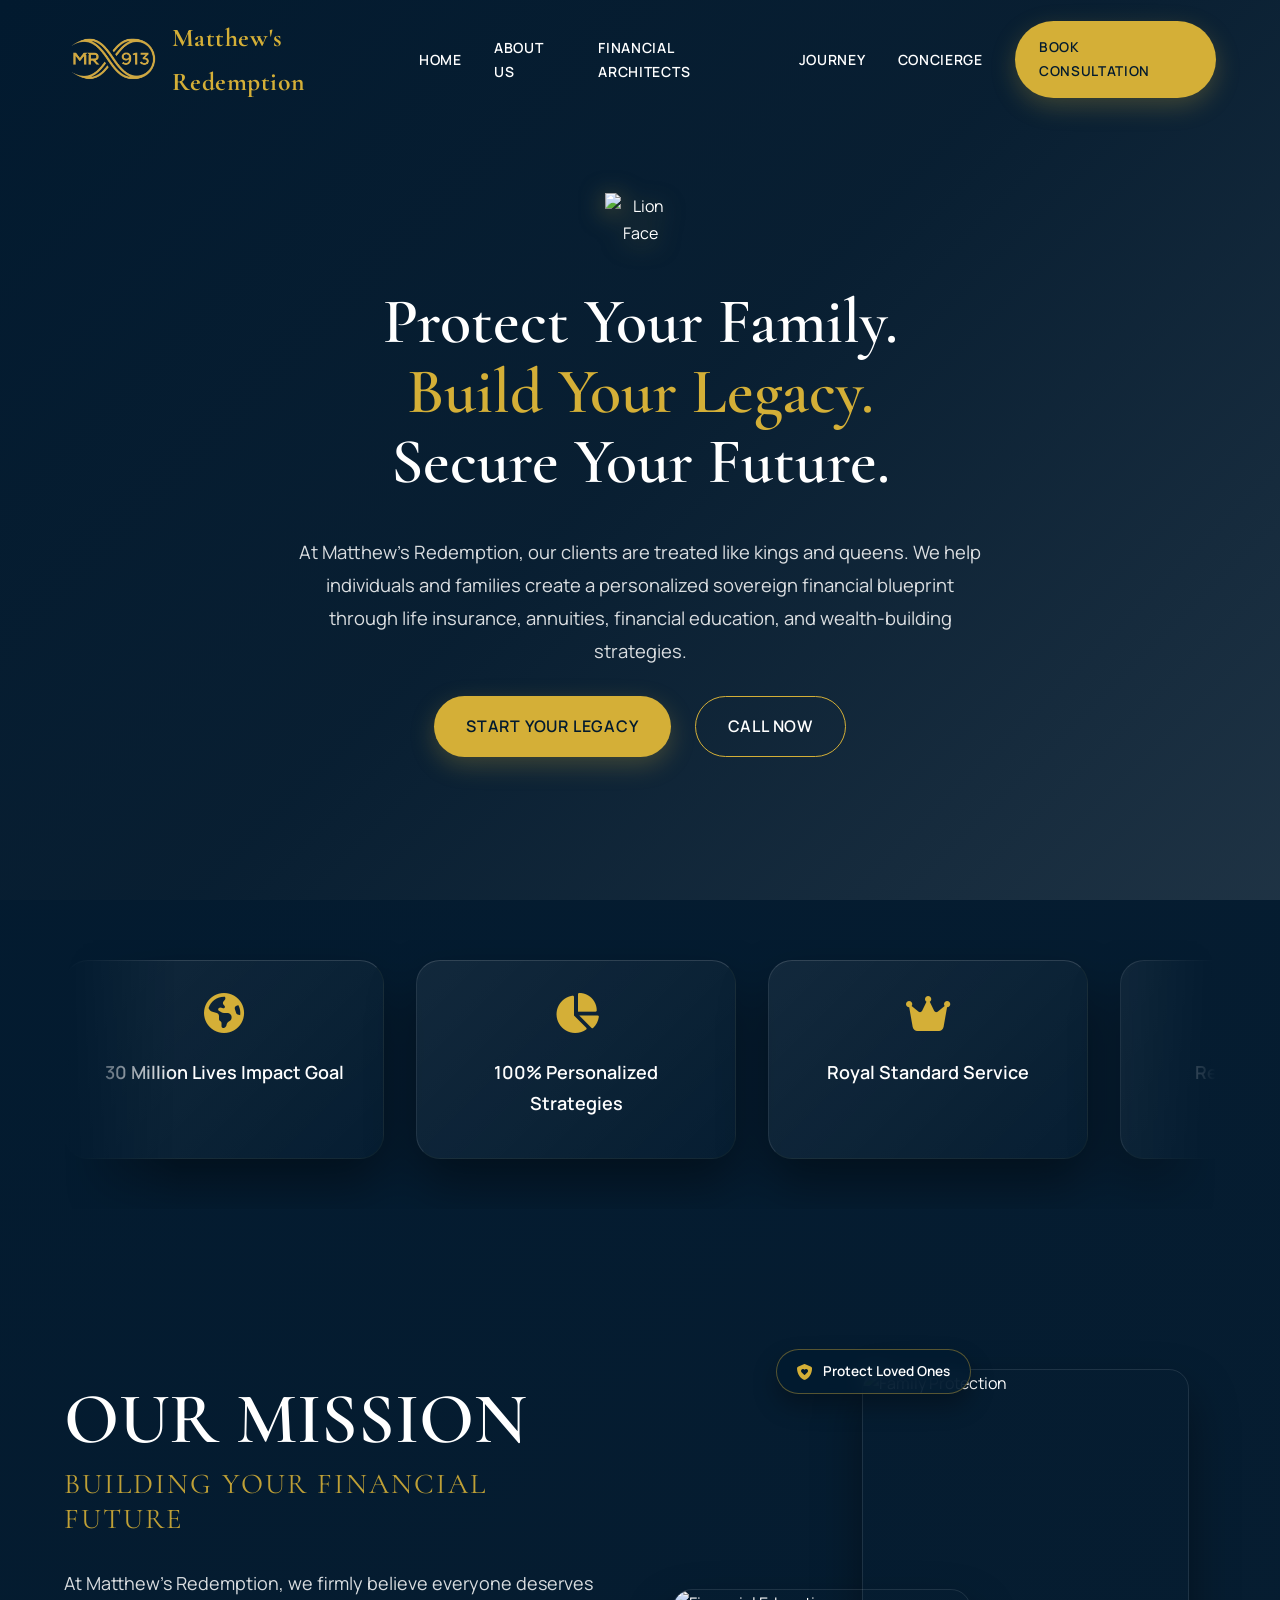
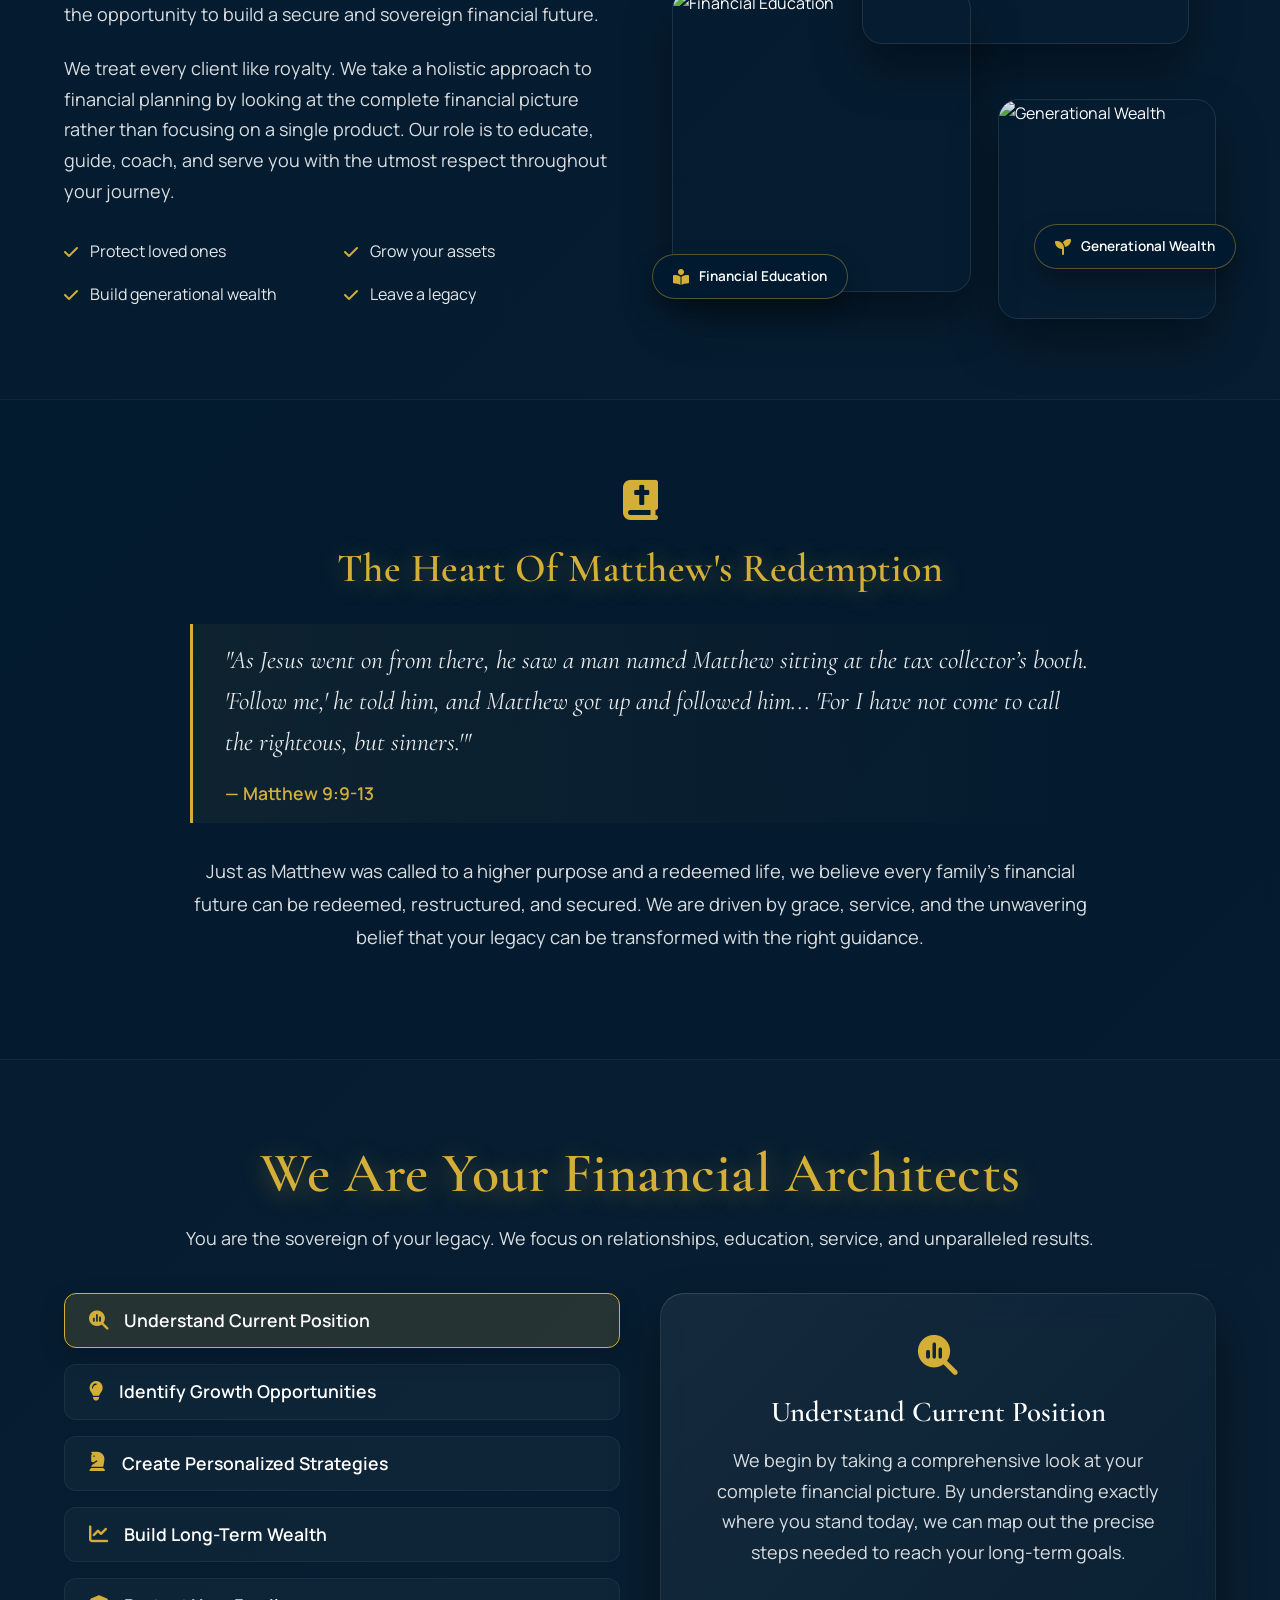
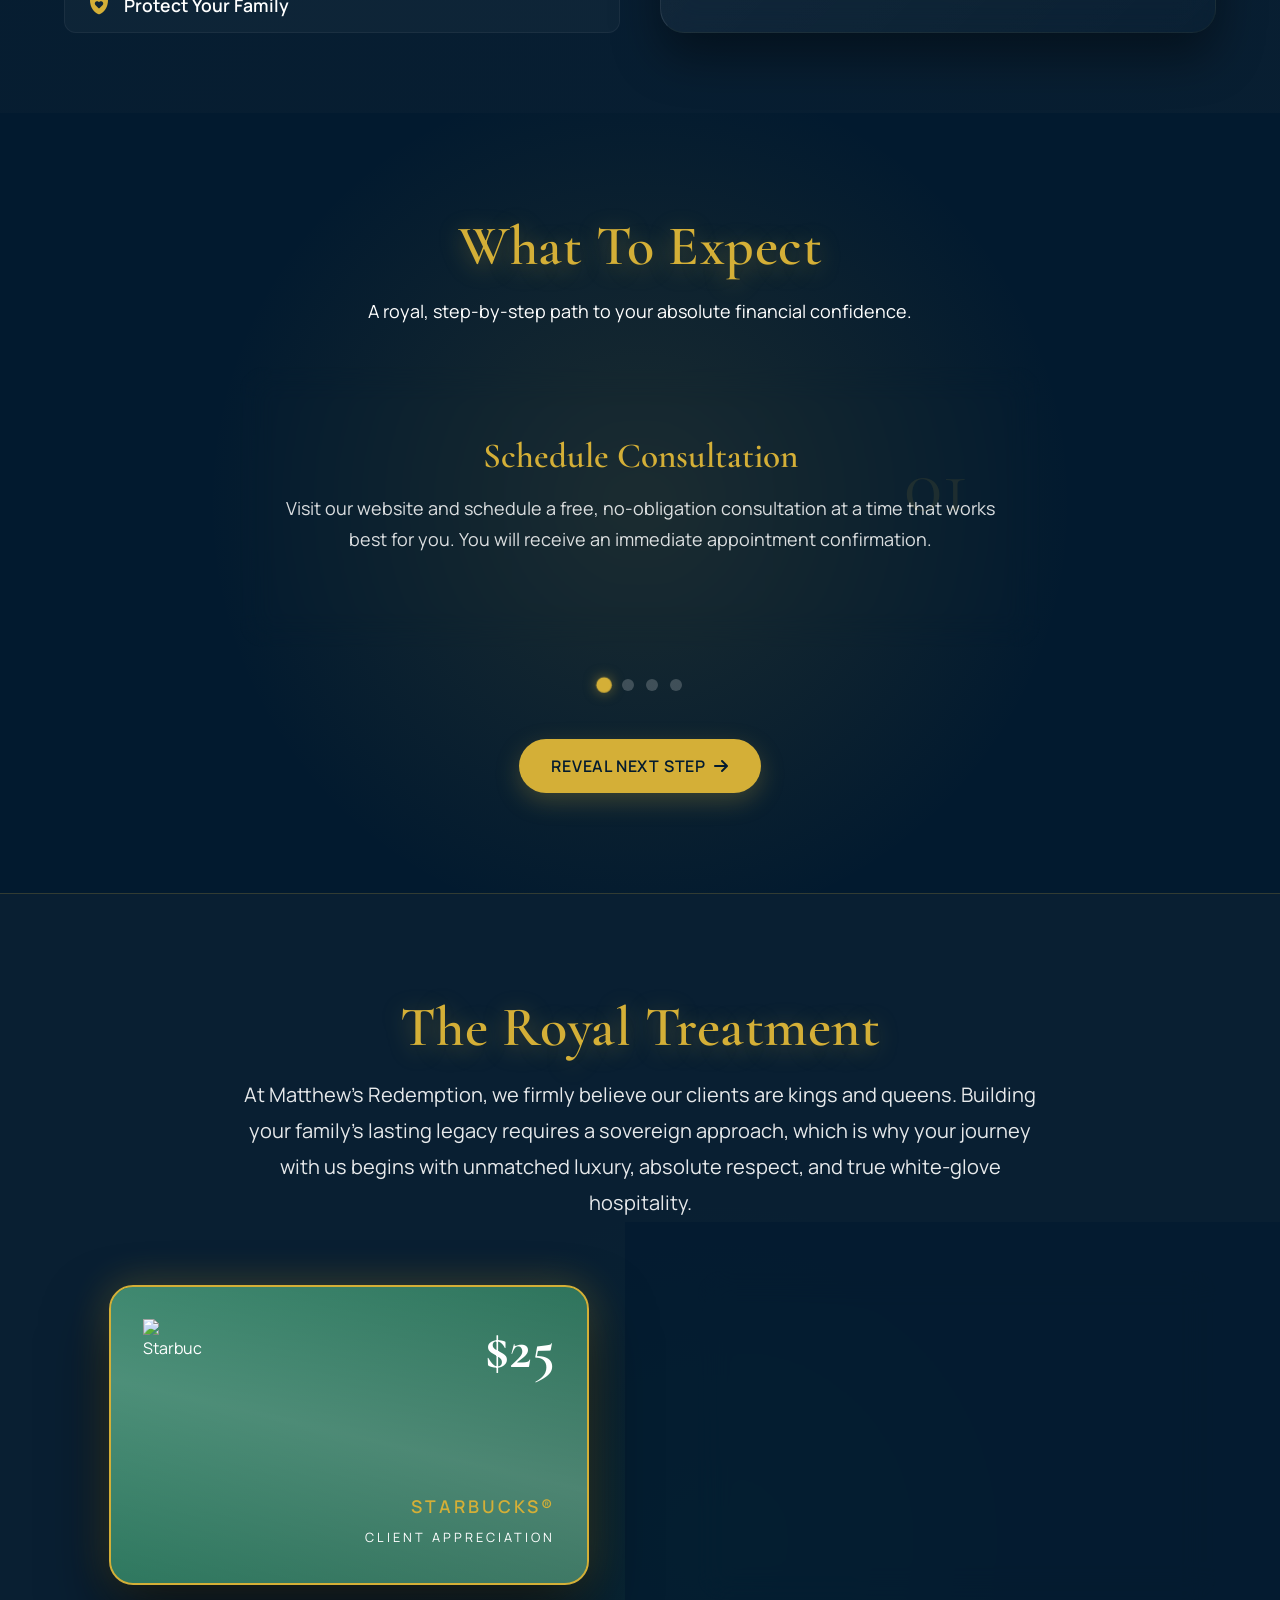
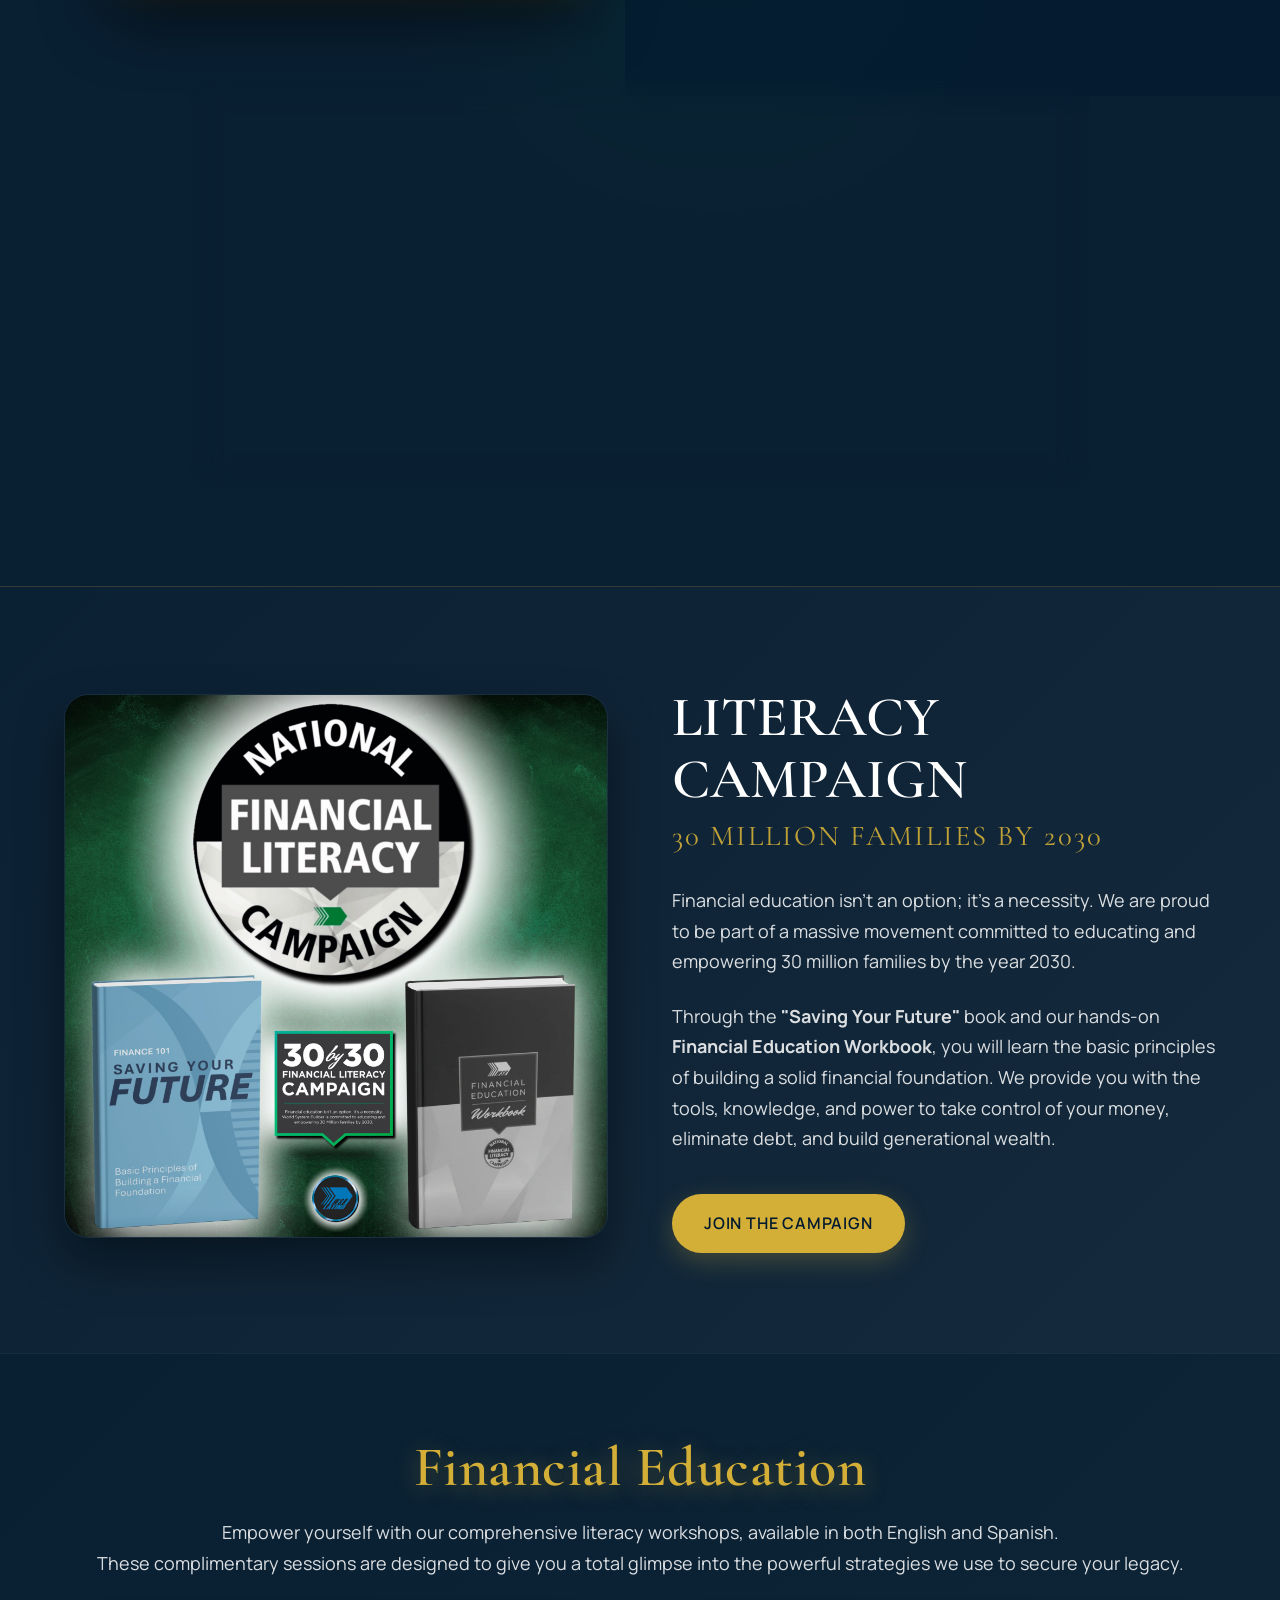
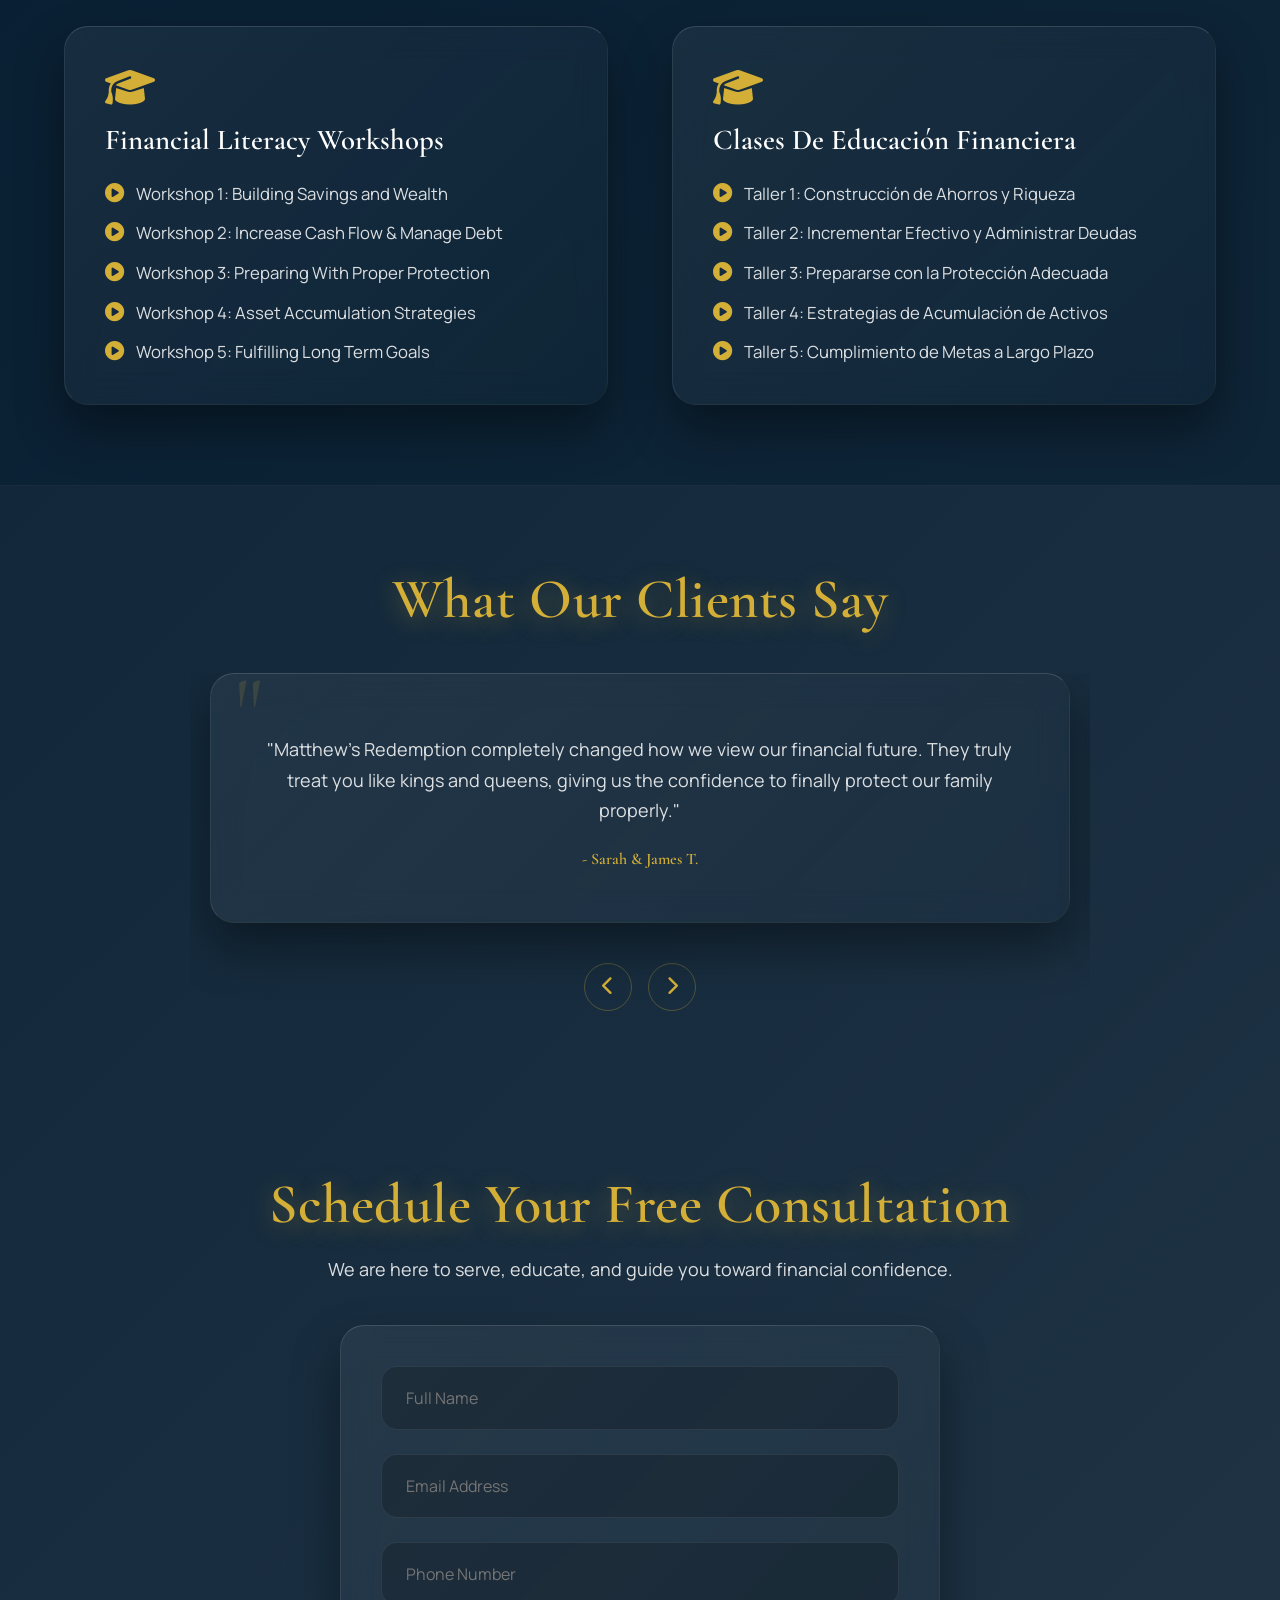
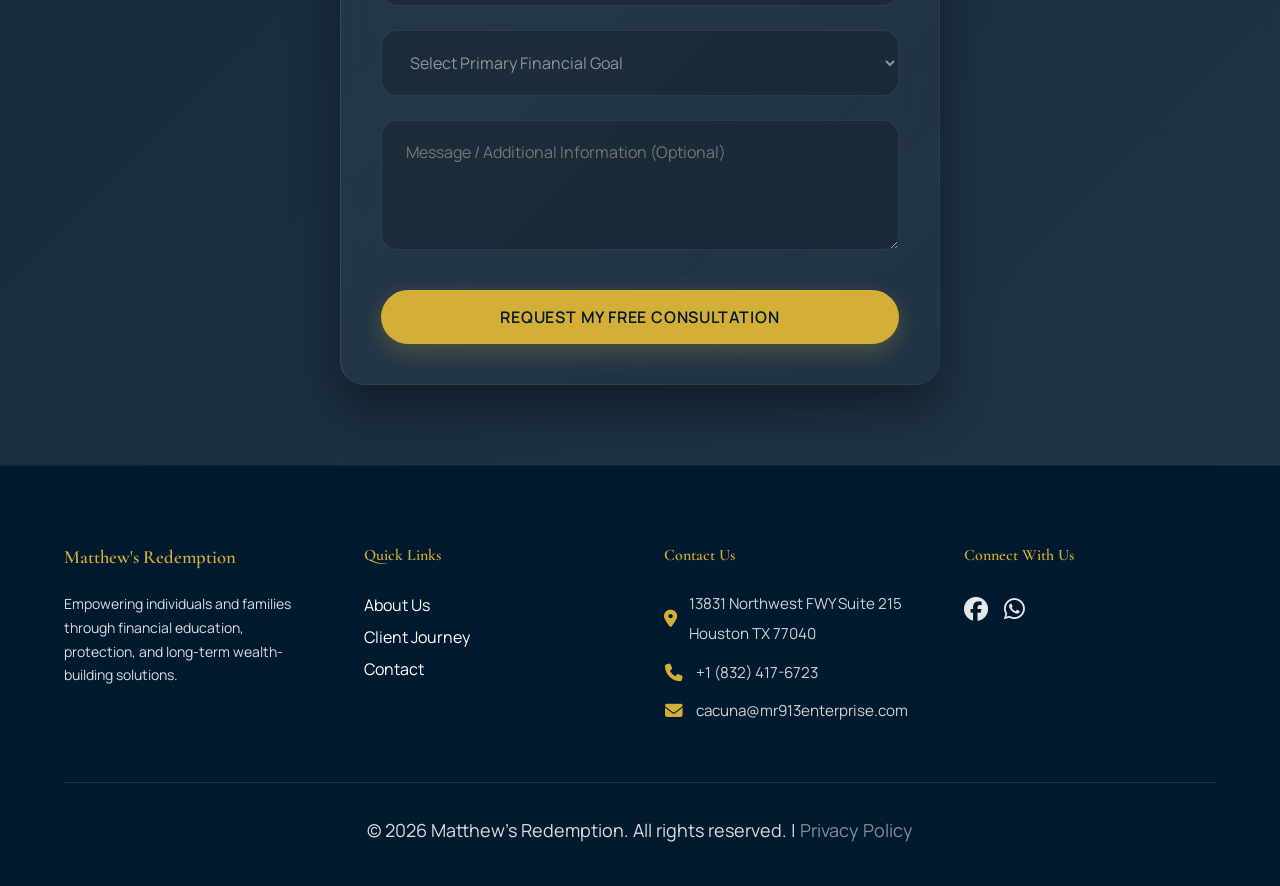
==== index.html @ f08ca772 "Rename Official Site MR913_2026.html to index.html" ====
<!DOCTYPE html>
<html lang="en">
<head>
    <meta charset="UTF-8">
    <meta name="viewport" content="width=device-width, initial-scale=1.0">
    <title>Matthew's Redemption | Premium Financial Services & Life Insurance</title>

    <script async src="https://www.googletagmanager.com/gtag/js?id=G-****"></script>
    <script>
      window.dataLayer = window.dataLayer || [];
      function gtag(){dataLayer.push(arguments);}
      gtag('js', new Date());
      gtag('config', '*****');
    </script> 

    <link rel="icon" type="image/png" href="https://img.icons8.com/ios-filled/100/D4AF37/lion.png">
    
    <link rel="preconnect" href="https://fonts.googleapis.com">
    <link rel="preconnect" href="https://fonts.gstatic.com" crossorigin>
    <link href="https://fonts.googleapis.com/css2?family=Cormorant+Garamond:ital,wght@0,400;0,600;0,700;1,400&family=Manrope:wght@300;400;500;600;700&display=swap" rel="stylesheet">
    
    <link rel="stylesheet" href="https://cdnjs.cloudflare.com/ajax/libs/font-awesome/6.4.0/css/all.min.css">

    <style>
        /* ==========================================================================
           DESIGN SYSTEM & VARIABLES
           ========================================================================== */
        :root {
            --royal-gold: #D4AF37;
            --royal-gold-hover: #b5952f;
            --prussian-blue: #021A2F;
            --deep-navy: #091F32;
            --charcoal-blue: #223647;
            --white: #FFFFFF;
            --premium-green: #006241;
            --secondary-green: #004d33;
            
            --font-heading: 'Cormorant Garamond', serif;
            --font-body: 'Manrope', sans-serif;
            --section-spacing: 80px; 
        }

        /* ==========================================================================
           GLOBAL STYLES
           ========================================================================== */
        * { margin: 0; padding: 0; box-sizing: border-box; }
        body {
            font-family: var(--font-body);
            background: linear-gradient(135deg, var(--prussian-blue) 0%, var(--deep-navy) 50%, var(--charcoal-blue) 100%);
            color: var(--white);
            line-height: 1.7;
            overflow-x: hidden;
            -webkit-font-smoothing: antialiased;
        }
        h1, h2, h3, h4, h5, h6 { font-family: var(--font-heading); font-weight: 600; line-height: 1.2; margin-bottom: 24px; }
        p { font-size: 1.125rem; color: rgba(255, 255, 255, 0.85); margin-bottom: 24px; }
        a { text-decoration: none; color: var(--white); transition: color 0.3s ease; }
        section { padding: var(--section-spacing) 5%; position: relative; }
        .container { max-width: 1200px; margin: 0 auto; position: relative; z-index: 2; }
        .text-center { text-align: center; }
        .gold-text { color: var(--royal-gold); }

        /* Emphasized Section Headings */
        .section-heading {
            font-size: 3.5rem;
            color: var(--royal-gold);
            text-transform: capitalize;
            letter-spacing: 0.5px;
            text-shadow: 0 4px 24px rgba(212, 175, 55, 0.4);
            margin-bottom: 16px;
        }

        /* Buttons */
        .btn {
            display: inline-flex; align-items: center; justify-content: center;
            padding: 16px 32px; border-radius: 50px; font-family: var(--font-body);
            font-weight: 600; font-size: 1rem; cursor: pointer;
            transition: all 0.3s cubic-bezier(0.16, 1, 0.3, 1);
            text-transform: uppercase; letter-spacing: 0.05em;
        }
        .btn-primary { background-color: var(--royal-gold); color: var(--prussian-blue); border: none; box-shadow: 0 8px 24px rgba(212, 175, 55, 0.25); }
        .btn-primary:hover { background-color: var(--royal-gold-hover); transform: translateY(-4px) scale(1.02); box-shadow: 0 12px 32px rgba(212, 175, 55, 0.4); }
        .btn-secondary { background-color: transparent; color: var(--white); border: 1px solid var(--royal-gold); }
        .btn-secondary:hover { background-color: rgba(212, 175, 55, 0.1); transform: translateY(-4px); }

        /* Glass Cards */
        .glass-card {
            background: linear-gradient(135deg, rgba(255,255,255,0.06) 0%, rgba(255,255,255,0.01) 100%);
            backdrop-filter: blur(16px); -webkit-backdrop-filter: blur(16px);
            border-radius: 24px;
            border-top: 1px solid rgba(255, 255, 255, 0.15); border-left: 1px solid rgba(255, 255, 255, 0.1);
            border-bottom: 1px solid rgba(212, 175, 55, 0.05); border-right: 1px solid rgba(212, 175, 55, 0.05);
            box-shadow: 0 24px 48px rgba(0, 0, 0, 0.4); padding: 40px;
            transition: transform 0.4s cubic-bezier(0.16, 1, 0.3, 1), box-shadow 0.4s ease;
        }
        .glass-card:hover { transform: translateY(-8px); box-shadow: 0 32px 64px rgba(0, 0, 0, 0.5), 0 0 20px rgba(212, 175, 55, 0.1); }

        /* ==========================================================================
           NAVIGATION
           ========================================================================== */
        nav { position: fixed; top: 0; width: 100%; z-index: 1000; padding: 16px 5%; transition: all 0.4s ease; background: transparent; }
        nav.scrolled { background: rgba(2, 26, 47, 0.98); backdrop-filter: blur(16px); padding: 12px 5%; box-shadow: 0 4px 30px rgba(0, 0, 0, 0.5); border-bottom: 1px solid rgba(255,255,255,0.05); }
        .nav-container { display: flex; justify-content: space-between; align-items: center; max-width: 1400px; margin: 0 auto; }
        
        .logo-container { display: flex; align-items: center; gap: 40px; }
        .logo-img-wrapper {
            height: 48px;
            display: flex;
            align-items: center;
            justify-content: center;
            margin-right: -30px;
        }
        .logo-img {
            height: 100%;
            object-fit: contain;
        }
        .logo-text { font-family: var(--font-heading); font-size: 1.6rem; font-weight: 700; color: var(--royal-gold); letter-spacing: 0.5px; } 

        .nav-links { display: flex; gap: 32px; align-items: center; }
        .nav-links a { font-size: 0.875rem; font-weight: 600; text-transform: uppercase; letter-spacing: 0.05em; }
        .nav-links a:hover { color: var(--royal-gold); }
        /* --- NAV BUTTON FIXES --- */
        .nav-links .btn {
            padding: 15px 24px; /* Makes the button smaller */
            font-size: 0.85rem; /* Reduces the text size slightly */
        }
        
        .nav-links a.btn:hover {
            color: var(--prussian-blue) !important; /* Keeps the text dark navy on hover for high contrast */
        }
        .mobile-toggle { display: none; font-size: 1.5rem; color: var(--royal-gold); cursor: pointer; }
        
        /* Mobile Logo Handler */
        .mobile-logo { display: none; }

        /* ==========================================================================
           HERO SECTION
           ========================================================================== */
        #hero { 
            min-height: 100vh; display: flex; align-items: center; justify-content: center; 
            text-align: center; padding: 130px 5% 80px; position: relative; 
            background-image: url('https://images.unsplash.com/photo-1476514525535-07fb3b4ae5f1?q=80&w=1920&auto=format&fit=crop');
            background-size: cover;
            background-position: center;
            background-attachment: fixed;
        }
        #hero::after {
            content: ''; position: absolute; top: 0; left: 0; width: 100%; height: 100%;
            background: linear-gradient(135deg, rgba(2, 26, 47, 0.88) 0%, rgba(9, 31, 50, 0.92) 50%, rgba(34, 54, 71, 0.88) 100%);
            z-index: 1;
        }
        .hero-content { max-width: 900px; z-index: 2; position: relative; }
        .hero-lion { width: 70px; height: 70px; margin: 0 auto 24px auto; display: block; filter: drop-shadow(0 4px 12px rgba(212, 175, 55, 0.5)); }
        .hero-content h1 { font-size: 4rem; margin-bottom: 38px; line-height: 1.1; }
        .hero-content p { font-size: 1.15rem; margin-bottom: 28px; max-width: 700px; margin-left: auto; margin-right: auto; line-height: 1.8; }
        .hero-buttons { display: flex; gap: 24px; justify-content: center; }

      /* ==========================================================================
           TRUST METRICS
           ========================================================================== */
        #trust-metrics { padding-top: 40px; padding-bottom: 80px; overflow: hidden; }
        
        .metrics-marquee-wrapper {
            display: flex; width: 100%; overflow: hidden;
            mask-image: linear-gradient(to right, transparent, black 10%, black 90%, transparent);
            -webkit-mask-image: linear-gradient(to right, transparent, black 10%, black 90%, transparent);
            padding-top: 20px;    /* Prevents top shadow cut-off on hover */
            padding-bottom: 50px; /* Restores the chopped-off bottom shadow */
        }
        
        .metrics-track { 
            display: flex; 
            width: max-content; 
            gap: 32px; 
            padding-left: 0;
            padding-right: 32px; /* Simulates the final missing gap for perfect loop math */
            animation: scrollMarquee 25s linear infinite; 
        }
        
        .metrics-track:hover { animation-play-state: paused; }
        
        .metric-card { width: 320px; flex-shrink: 0; text-align: center; padding: 32px; transition: box-shadow 0.4s ease, border-color 0.4s ease; }
        .metric-card:hover { transform: none; border-color: rgba(212, 175, 55, 0.5); }
        .metric-icon { font-size: 2.5rem; color: var(--royal-gold); margin-bottom: 24px; }
        .metric-title { font-size: 1.125rem; font-weight: 600; margin-bottom: 8px; font-family: var(--font-body); }
        
        @keyframes scrollMarquee { 
            0% { transform: translateX(0); } 
            100% { transform: translateX(-50%); } 
        }

        /* ==========================================================================
           ABOUT US
           ========================================================================== */
        .split-layout { display: grid; grid-template-columns: 1fr 1fr; gap: 64px; align-items: center; }
        
        .about-text-content h2 {
            font-size: 4.5rem; line-height: 1.1; margin-bottom: 8px;
            text-transform: uppercase; font-family: var(--font-heading); color: var(--white);
        }
        .about-text-content h3.faded-text { 
            font-size: 1.8rem; 
            color: var(--royal-gold); 
            opacity: 0.9; 
            margin-bottom: 32px; 
            font-family: var(--font-heading); 
            font-weight: 400; 
            letter-spacing: 2px;
            text-transform: uppercase;
        }
        .about-list { list-style: none; padding-left: 0; margin-top: 32px; display: grid; grid-template-columns: 1fr 1fr; gap: 16px; }
        .about-list li { display: flex; align-items: center; font-size: 1rem; color: rgba(255,255,255,0.9); }

        .about-collage { position: relative; height: 550px; width: 100%; }
        .collage-img { position: absolute; border-radius: 20px; box-shadow: 0 24px 48px rgba(0,0,0,0.4); object-fit: cover; border: 1px solid rgba(255,255,255,0.1); }
        .img-1 { top: 0; right: 5%; width: 60%; height: 50%; z-index: 2; }
        .img-2 { bottom: 5%; left: 0; width: 55%; height: 55%; z-index: 3; }
        .img-3 { bottom: 0; right: 0; width: 40%; height: 40%; z-index: 1; }

        .collage-label {
            position: absolute; background: rgba(2, 26, 47, 0.85); border: 1px solid rgba(212, 175, 55, 0.4);
            color: var(--white); padding: 10px 20px; border-radius: 50px; font-size: 0.85rem; font-weight: 600;
            display: flex; align-items: center; gap: 10px; box-shadow: 0 12px 24px rgba(0,0,0,0.3); backdrop-filter: blur(12px); z-index: 5; white-space: nowrap;
        }
        .collage-label i { color: var(--royal-gold); font-size: 1rem; }
        .label-1 { top: -20px; right: 45%; }
        .label-2 { bottom: 20px; left: -20px; }
        .label-3 { bottom: 50px; right: -20px; }

        /* ==========================================================================
           INSPIRATION SECTION
           ========================================================================== */
        #inspiration {
            background: rgba(2, 26, 47, 0.4);
            border-top: 1px solid rgba(255,255,255,0.05);
            border-bottom: 1px solid rgba(255,255,255,0.05);
            padding: 80px 5%;
        }
        .inspiration-container {
            max-width: 900px;
            margin: 0 auto;
            text-align: center;
        }
        .inspiration-quote {
            font-family: var(--font-heading);
            font-size: 1.6rem;
            font-style: italic;
            color: rgba(255,255,255,0.9);
            margin: 32px 0;
            border-left: 3px solid var(--royal-gold);
            padding-left: 32px;
            text-align: left;
            line-height: 1.6;
            background: linear-gradient(90deg, rgba(212, 175, 55, 0.05) 0%, transparent 100%);
            padding-top: 16px;
            padding-bottom: 16px;
        }
        .inspiration-verse {
            font-size: 1.1rem;
            color: var(--royal-gold);
            font-weight: 600;
            font-style: normal;
            display: block;
            margin-top: 16px;
            font-family: var(--font-body);
        }

        /* ==========================================================================
           FINANCIAL ARCHITECTS
           ========================================================================== */
        .interactive-focus-container { display: grid; grid-template-columns: 1fr 1fr; gap: 40px; margin-top: 40px; }
        .focus-list { display: flex; flex-direction: column; gap: 16px; }
        .focus-item { padding: 16px 24px; background: rgba(255,255,255,0.03); border: 1px solid rgba(255,255,255,0.05); border-radius: 12px; cursor: pointer; transition: all 0.3s ease; display: flex; align-items: center; gap: 16px; }
        .focus-item:hover { background: rgba(212, 175, 55, 0.1); border-color: rgba(212, 175, 55, 0.3); transform: translateX(8px); }
        .focus-item.active { background: rgba(212, 175, 55, 0.15); border-color: var(--royal-gold); box-shadow: 0 8px 24px rgba(0,0,0,0.2); }
        .focus-item i { color: var(--royal-gold); font-size: 1.2rem; }
        
        .focus-item h4 { margin: 0; font-family: var(--font-body); font-size: 1.1rem; font-weight: 600; color: var(--white); }
        .focus-display-card { display: flex; flex-direction: column; justify-content: center; min-height: 250px; text-align: center; animation: fadeIn 0.5s ease-in-out; }
        #focus-title { font-family: var(--font-heading); font-size: 1.8rem; margin-bottom: 16px; color: var(--white); }
        #focus-desc { font-family: var(--font-body); color: rgba(255,255,255,0.85); line-height: 1.7; font-size: 1.125rem; }
        
        @keyframes fadeIn { from { opacity: 0; transform: translateY(10px); } to { opacity: 1; transform: translateY(0); } }

        /* ==========================================================================
           WHAT TO EXPECT (JOURNEY)
           ========================================================================== */
        #journey { 
            position: relative; 
            overflow: hidden; 
            z-index: 1; 
            background-image: url('https://images.unsplash.com/photo-1543269664-56d93c1b41a6?q=80&w=1920&auto=format&fit=crop');
            background-size: cover;
            background-position: center;
            background-attachment: fixed;
            padding-top: 100px;
            padding-bottom: 100px;
        }
        
        #journey::after {
            content: ''; position: absolute; top: 0; left: 0; width: 100%; height: 100%;
            background: rgba(2, 26, 47, 0.88); z-index: 1;
        }

        #journey::before {
            content: ''; position: absolute; top: 50%; left: 50%; width: 80vw; height: 80vw;
            background: radial-gradient(circle, rgba(212, 175, 55, 0.12) 0%, transparent 60%);
            transform: translate(-50%, -50%); z-index: 2; animation: pulseGlow 6s infinite alternate; pointer-events: none;
        }
        @keyframes pulseGlow { 0% { opacity: 0.4; transform: translate(-50%, -50%) scale(0.9); } 100% { opacity: 1; transform: translate(-50%, -50%) scale(1.1); } }

        .journey-interactive-wrapper { max-width: 800px; margin: 40px auto 0; text-align: center; position: relative; z-index: 5; }
        .journey-card-display { min-height: 280px; display: flex; flex-direction: column; justify-content: center; align-items: center; margin-bottom: 32px; position: relative; }
        .journey-step-content { display: none; width: 100%; animation: slideInUp 0.5s cubic-bezier(0.16, 1, 0.3, 1) forwards; }
        .journey-step-content.active { display: block; }
        .journey-step-content h3 { font-size: 2.2rem; color: var(--royal-gold); margin-bottom: 16px; }
        .journey-step-number { font-family: var(--font-heading); font-size: 5rem; color: rgba(212, 175, 55, 0.1); position: absolute; top: 10px; right: 30px; line-height: 1; }
        .journey-progress-dots { display: flex; justify-content: center; gap: 12px; margin-bottom: 32px; }
        .progress-dot { width: 12px; height: 12px; border-radius: 50%; background: rgba(255,255,255,0.2); transition: all 0.3s ease; }
        .progress-dot.active { background: var(--royal-gold); transform: scale(1.3); box-shadow: 0 0 10px rgba(212, 175, 55, 0.5); }
        @keyframes slideInUp { from { opacity: 0; transform: translateY(20px); } to { opacity: 1; transform: translateY(0); } }

        /* ==========================================================================
           VIP EXPERIENCE
           ========================================================================== */
        #concierge { background: var(--deep-navy); border-top: 1px solid rgba(212, 175, 55, 0.2); border-bottom: 1px solid rgba(212, 175, 55, 0.2); position: relative; overflow: hidden; padding-top: 100px; padding-bottom: 100px;}
        #concierge::before { content: ''; position: absolute; top: 50%; left: 25%; width: 800px; height: 800px; background: radial-gradient(circle, rgba(0, 98, 65, 0.12) 0%, transparent 60%); transform: translateY(-50%); pointer-events: none; z-index: 0; }

        .vip-grid { display: grid; grid-template-columns: 1.1fr 1fr; gap: 64px; align-items: center; margin: 20px 0 80px; position: relative; z-index: 2; }

        .starbucks-card-container { display: flex; justify-content: center; perspective: 1000px; z-index: 10; width: 100%; }
        
        .sbux-card-large { 
            width: 480px; height: 300px; 
            background: linear-gradient(135deg, var(--premium-green) 0%, var(--secondary-green) 100%); 
            border: 2px solid var(--royal-gold); border-radius: 24px; position: relative; overflow: hidden; 
            box-shadow: 0 32px 64px rgba(0,0,0,0.6), 0 0 40px rgba(212,175,55,0.3); 
            animation: floatCard 6s ease-in-out infinite; display: flex; flex-direction: column; justify-content: space-between; padding: 32px; 
        }
        .sbux-card-large::before { content: ''; position: absolute; top: -50%; left: -50%; width: 200%; height: 200%; background: linear-gradient(to bottom right, rgba(255,255,255,0) 0%, rgba(255,255,255,0.3) 50%, rgba(255,255,255,0) 100%); transform: rotate(45deg); animation: shimmerCard 4s infinite linear; }
        .sbux-top { display: flex; justify-content: space-between; align-items: center; position: relative; z-index: 2; }
        .sbux-top img { width: 60px; height: 60px; object-fit: contain; }
        .sbux-amount { font-family: var(--font-heading); font-size: 3.5rem; color: var(--white); font-weight: 700; position: relative; z-index: 2; line-height: 1; }
        .sbux-card-large .sbux-brand { font-family: var(--font-body); color: var(--royal-gold); font-weight: 600; text-transform: uppercase; letter-spacing: 3px; font-size: 1.1rem; position: relative; z-index: 2; text-align: right;}
        
        @keyframes floatCard { 0% { transform: translateY(0) rotateX(5deg); } 50% { transform: translateY(-15px) rotateX(0deg); } 100% { transform: translateY(0) rotateX(5deg); } }
        @keyframes shimmerCard { 0% { transform: translateX(-100%) rotate(45deg); } 100% { transform: translateX(100%) rotate(45deg); } }

        .concierge-subsection { max-width: 900px; margin: 0 auto; text-align: center; position: relative; z-index: 2; }
        .white-glove-grid { display: grid; grid-template-columns: 1fr 1fr; gap: 16px 32px; text-align: left; margin-top: 32px; list-style: none; padding: 0; }
        .white-glove-grid li { display: flex; align-items: center; font-size: 1.05rem; }

        /* ==========================================================================
           LITERACY CAMPAIGN SECTION
           ========================================================================== */
        #campaign {
            padding: 100px 5%;
            position: relative;
        }
        .campaign-image {
            width: 100%;
            border-radius: 24px;
            box-shadow: 0 24px 48px rgba(0,0,0,0.4);
            border: 1px solid rgba(255,255,255,0.05);
            transition: transform 0.4s ease;
        }
        .campaign-image:hover { transform: translateY(-8px); }

        /* ==========================================================================
           WORKSHOPS SECTION 
           ========================================================================== */
        #workshops { 
            background: rgba(2, 26, 47, 0.4); 
            border-top: 1px solid rgba(255,255,255,0.05); 
            border-bottom: 1px solid rgba(255,255,255,0.05); 
        }
        .workshop-list { list-style: none; padding: 0; display: flex; flex-direction: column; gap: 16px; margin-top: 24px; }
        .workshop-list li a { display: flex; align-items: flex-start; gap: 12px; font-size: 1.05rem; color: rgba(255,255,255,0.85); transition: all 0.3s ease; line-height: 1.4; }
        .workshop-list li a i { font-size: 1.2rem; margin-top: 2px; }
        .workshop-list li a:hover { color: var(--royal-gold); transform: translateX(5px); }

        /* ==========================================================================
           TESTIMONIALS & CONTACT
           ========================================================================== */
        .testimonial-slider-container { max-width: 900px; margin: 40px auto 0; position: relative; overflow: hidden; }
        .testimonial-track { display: flex; transition: transform 0.6s cubic-bezier(0.25, 1, 0.5, 1); width: 300%; }
        .testimonial-slide { width: 33.333%; padding: 0 20px; }
        .testimonial-card { position: relative; padding-top: 48px; min-height: 250px; display: flex; flex-direction: column; justify-content: center; }
        .testimonial-card::before { content: '"'; font-family: var(--font-heading); font-size: 6rem; color: rgba(212, 175, 55, 0.15); position: absolute; top: -10px; left: 24px; line-height: 1; }
        .slider-controls { display: flex; justify-content: center; gap: 16px; margin-top: 40px; }
        .slider-arrow { width: 48px; height: 48px; border-radius: 50%; background: var(--glass-bg); border: 1px solid rgba(212,175,55,0.3); color: var(--royal-gold); display: flex; justify-content: center; align-items: center; font-size: 1.2rem; cursor: pointer; transition: all 0.3s ease; }
        .slider-arrow:hover { background: var(--royal-gold); color: var(--deep-navy); transform: scale(1.1); }

        .contact-form { display: flex; flex-direction: column; gap: 24px; max-width: 600px; margin: 40px auto 0; position: relative; }
        input, select, textarea { width: 100%; background: rgba(0, 0, 0, 0.2); border: 1px solid rgba(255, 255, 255, 0.08); border-radius: 16px; padding: 20px 24px; color: var(--white); font-family: var(--font-body); font-size: 1rem; outline: none; transition: all 0.3s ease; }
        
        input:not(:placeholder-shown):valid, textarea:not(:placeholder-shown):valid, select:not(:placeholder-shown):valid {
            border-color: var(--royal-gold); box-shadow: 0 0 0 4px rgba(212, 175, 55, 0.1);
        }
        input:focus, select:focus, textarea:focus { background: rgba(0, 0, 0, 0.4); border-color: rgba(255,255,255,0.2); }
        select:invalid { color: rgba(255,255,255,0.5); }
        select option { background: var(--prussian-blue); color: var(--white); }
        select option:disabled { color: rgba(255,255,255,0.3); }

        /* Form Success Message Overlay */
        #form-success { display: none; text-align: center; padding: 40px 20px; animation: fadeIn 0.8s ease-in-out; }

        /* ==========================================================================
           FOOTER
           ========================================================================== */
        footer { background: var(--prussian-blue); padding: 80px 5% 40px; border-top: 1px solid rgba(255,255,255,0.05); }
        .footer-grid { display: grid; grid-template-columns: repeat(auto-fit, minmax(240px, 1fr)); gap: 48px; margin-bottom: 48px; }
        .footer-contact-list { list-style: none; padding: 0; font-size: 0.95rem; color: rgba(255,255,255,0.8); line-height: 2; }
        .footer-contact-list li { display: flex; align-items: center; gap: 12px; margin-bottom: 8px; }
        .footer-contact-list i { color: var(--royal-gold); font-size: 1.1rem; width: 20px; text-align: center; }
        .footer-bottom { text-align: center; padding-top: 32px; border-top: 1px solid rgba(255,255,255,0.1); font-size: 0.875rem; color: rgba(255,255,255,0.5); }

        .footer-grid .fa-whatsapp, .footer-grid .fa-facebook { 
            color: var(--white); transition: opacity 0.3s cubic-bezier(0.16, 1, 0.3, 1), transform 0.3s ease; opacity: 0.9;
        }
        .footer-grid .fa-whatsapp:hover, .footer-grid .fa-facebook:hover { 
            opacity: 1; color: var(--royal-gold); transform: translateY(-2px); 
        }
        
        /* New class for cleanly styling the social links */
        .social-links { display: flex; gap: 16px; font-size: 1.5rem; justify-content: flex-start; }

        /* ==========================================================================
           MOBILE OPTIMIZATIONS (Tablet & Phones)
           ========================================================================== */
        @media (max-width: 992px) {
            .section-heading { font-size: 2.2rem !important; }
            .split-layout { grid-template-columns: 1fr; gap: 48px; }
            .interactive-focus-container { grid-template-columns: 1fr; }
            .hero-content h1 { font-size: 3.5rem; }
            
            /* Logo Logic: Hide from main bar, Show in Menu */
            .desktop-logo { display: none !important; }
            .mobile-logo { 
                display: flex !important; 
                flex-direction: column; 
                margin-bottom: 2rem; 
                margin-top: 2rem;
                align-items: center;
                text-align: center; /* Fixes left-aligned text */
            }
            .mobile-logo .logo-img-wrapper { margin-right: 0; margin-bottom: 12px; height: 60px; }
            .mobile-logo .logo-text { text-align: center; display: block; line-height: 1.2; }
            .nav-container { justify-content: flex-end; } 
            
            .mobile-toggle { display: block; }
            .nav-links { position: fixed; top: 0; right: -100%; width: 300px; height: 100vh; background: var(--deep-navy); flex-direction: column; justify-content: flex-start; align-items: center; transition: right 0.4s ease; box-shadow: -10px 0 30px rgba(0,0,0,0.5); overflow-y: auto; padding-bottom: 40px; }
            .nav-links.active { right: 0; }
            
            /* Smaller, centered button in mobile menu */
            .nav-links .btn {
                width: auto !important; 
                min-width: 220px;
                padding: 12px 24px !important;
                margin-top: 16px;
                font-size: 0.85rem !important;
            }
            
            #hero { padding-top: 120px; }
            .sbux-card-large { width: 100%; max-width: 400px; height: 250px; padding: 24px; }
            .sbux-card-large .sbux-amount { font-size: 2.8rem; }
            .sbux-card-large .sbux-brand { font-size: 1rem; }
            .vip-grid { grid-template-columns: 1fr; gap: 48px; margin: 40px 0; }
            .white-glove-grid { grid-template-columns: 1fr; }
        }

        /* Aggressive Mobile Targeting (Phones Only) */
        @media (max-width: 768px) {
            :root { --section-spacing: 60px; } 
            
            /* Center EVERYTHING text-wise */
            .text-left, .about-text-content, .concierge-subsection, .glass-card, footer, p, h1, h2, h3, h4, h5, h6 {
                text-align: center !important;
            }
            
            /* Center all lists and grids, increasing gap for stacked items */
            .about-list, .white-glove-grid {
                display: flex;
                flex-direction: column;
                align-items: center;
                gap: 24px; 
            }
            
            /* STACK ICONS ON TOP OF TEXT (Stars & Checkmarks) */
            .about-list li, .white-glove-grid li {
                flex-direction: column;
                align-items: center;
                text-align: center;
                gap: 8px;
            }
            
            .about-list li i, .white-glove-grid li i {
                margin-right: 0 !important; /* Overrides inline margin-right */
                margin-bottom: 4px;
                font-size: 1.5rem; /* Matches the nice pop of the footer icons */
            }
            
            /* FOOTER FIXES: Icons on top, text centered */
            .footer-contact-list li {
                flex-direction: column; /* Stacks icon above text */
                align-items: center;
                text-align: center;
                gap: 8px;
                margin-bottom: 24px;
            }
            .footer-contact-list i {
                font-size: 1.5rem; /* Makes icons pop more when stacked */
                width: auto;
                margin-bottom: 4px;
            }
            
            /* Center Social Icons */
            .social-links {
                justify-content: center;
            }

            .workshop-list li a {
                flex-direction: column;
                align-items: center;
                gap: 8px;
            }

            /* Stack all buttons properly */
            .hero-buttons { 
                flex-direction: column; 
                width: 100%; 
                gap: 16px;
            }
            .hero-buttons .btn { width: 100%; padding: 18px 24px; margin-bottom: 8px; }

            /* Fix Absolute Positioning Image Collage for Mobile */
            .about-collage { 
                height: auto; 
                display: flex; 
                flex-direction: column; 
                gap: 32px; 
                align-items: center; 
                margin-top: 40px; 
            }
            .collage-img { 
                position: relative; 
                width: 100%; 
                height: 250px; 
                top: 0 !important; 
                left: 0 !important; 
                right: 0 !important; 
                bottom: 0 !important; 
                border-radius: 16px; 
            }
            .collage-label { 
                position: relative; 
                margin-top: -50px; 
                top: 0 !important; 
                left: 0 !important; 
                right: 0 !important; 
                bottom: 0 !important; 
                z-index: 10; 
                width: max-content; 
            }

            /* Sizing Fixes */
            .hero-content h1 { font-size: 2.8rem; }
            .hero-content p { font-size: 1.05rem; }
            .glass-card { padding: 24px; }
            .inspiration-quote { font-size: 1.3rem; padding-left: 16px; border-left: none; border-top: 3px solid var(--royal-gold); }
            .journey-step-number { font-size: 3.5rem; top: 5px; right: 15px; }
            .metric-card { width: 280px; padding: 24px; }
            .testimonial-card::before { font-size: 4rem; top: -5px; left: 10px; }
        }
    </style>
</head>
<body>

    <nav id="navbar">
        <div class="nav-container">
            <!-- DESKTOP LOGO (Hidden on Mobile) -->
            <a href="#hero" class="logo-container desktop-logo">
                <div class="logo-img-wrapper">
                    <img src="logo5.png" alt="MR 913 Logo" class="logo-img">
                </div>
                <span class="logo-text">Matthew's Redemption</span>
            </a>
            
            <i class="fa-solid fa-bars mobile-toggle" id="menu-btn"></i>
            
            <div class="nav-links" id="nav-links">
                <!-- MOBILE LOGO (Hidden on Desktop, Shows inside menu drawer) -->
                <a href="#hero" class="logo-container mobile-logo">
                    <div class="logo-img-wrapper">
                        <img src="logo5.png" alt="MR 913 Logo" class="logo-img">
                    </div>
                    <span class="logo-text">Matthew's Redemption</span>
                </a>
                
                <a href="#hero">Home</a>
                <a href="#about">About Us</a>
                <a href="#architects">Financial Architects</a>
                <a href="#journey">Journey</a>
                <a href="#concierge">Concierge</a>
                <a href="#contact" class="btn btn-primary">Book Consultation</a>
            </div>
        </div>
    </nav>

    <header id="hero">
        <div class="hero-content">
            <img src="https://img.icons8.com/ios-filled/100/D4AF37/lion.png" alt="Lion Face" class="hero-lion">
            <h1>Protect Your Family.<br><span class="gold-text">Build Your Legacy.</span><br>Secure Your Future.</h1>
            <p>At Matthew's Redemption, our clients are treated like kings and queens. We help individuals and families create a personalized sovereign financial blueprint through life insurance, annuities, financial education, and wealth-building strategies.</p>
            <div class="hero-buttons">
                <a href="#contact" class="btn btn-primary">Start Your Legacy</a>
                <a href="tel:+18324176723" class="btn btn-secondary">Call Now</a>
            </div>
        </div>
    </header>

    <section id="trust-metrics">
        <div class="metrics-marquee-wrapper">
            <div class="metrics-track">
                <div class="glass-card metric-card">
                    <i class="fa-solid fa-earth-americas metric-icon"></i>
                    <div class="metric-title">30 Million Lives Impact Goal</div>
                </div>
                <div class="glass-card metric-card">
                    <i class="fa-solid fa-chart-pie metric-icon"></i>
                    <div class="metric-title">100% Personalized Strategies</div>
                </div>
                <div class="glass-card metric-card">
                    <i class="fa-solid fa-crown metric-icon"></i>
                    <div class="metric-title">Royal Standard Service</div>
                </div>
                <div class="glass-card metric-card">
                    <i class="fa-solid fa-handshake-angle metric-icon"></i>
                    <div class="metric-title">Relationship-Based Guidance</div>
                </div>
                
                <div class="glass-card metric-card">
                    <i class="fa-solid fa-earth-americas metric-icon"></i>
                    <div class="metric-title">30 Million Lives Impact Goal</div>
                </div>
                <div class="glass-card metric-card">
                    <i class="fa-solid fa-chart-pie metric-icon"></i>
                    <div class="metric-title">100% Personalized Strategies</div>
                </div>
                <div class="glass-card metric-card">
                    <i class="fa-solid fa-crown metric-icon"></i>
                    <div class="metric-title">Royal Standard Service</div>
                </div>
                <div class="glass-card metric-card">
                    <i class="fa-solid fa-handshake-angle metric-icon"></i>
                    <div class="metric-title">Relationship-Based Guidance</div>
                </div>
            </div>
        </div>
    </section>

    <section id="about">
        <div class="container split-layout">
            <div class="about-text-content">
                <h2>OUR MISSION</h2>
                <h3 class="faded-text">BUILDING YOUR FINANCIAL FUTURE</h3>
                <p>At Matthew's Redemption, we firmly believe everyone deserves the opportunity to build a secure and sovereign financial future.</p>
                <p>We treat every client like royalty. We take a holistic approach to financial planning by looking at the complete financial picture rather than focusing on a single product. Our role is to educate, guide, coach, and serve you with the utmost respect throughout your journey.</p>
                
                <ul class="about-list">
                    <li><i class="fa-solid fa-check gold-text" style="margin-right: 12px;"></i> Protect loved ones</li>
                    <li><i class="fa-solid fa-check gold-text" style="margin-right: 12px;"></i> Grow your assets</li>
                    <li><i class="fa-solid fa-check gold-text" style="margin-right: 12px;"></i> Build generational wealth</li>
                    <li><i class="fa-solid fa-check gold-text" style="margin-right: 12px;"></i> Leave a legacy</li>
                </ul>
            </div>

            <div class="about-collage">
                <img src="https://images.unsplash.com/photo-1529156069898-49953e39b3ac?ixlib=rb-4.0.3&auto=format&fit=crop&w=800&q=80" alt="Family Protection" class="collage-img img-1">
                <div class="collage-label label-1"><i class="fa-solid fa-shield-heart"></i> Protect Loved Ones</div>
                
                <img src="https://images.unsplash.com/photo-1556761175-5973dc0f32e7?q=80&w=800&auto=format&fit=crop" alt="Financial Education" class="collage-img img-2">
                <div class="collage-label label-2"><i class="fa-solid fa-book-open-reader"></i> Financial Education</div>
                
                <img src="https://images.unsplash.com/photo-1560520653-9e0e4c89eb11?q=80&w=800&auto=format&fit=crop" alt="Generational Wealth" class="collage-img img-3">
                <div class="collage-label label-3"><i class="fa-solid fa-seedling"></i> Generational Wealth</div>
            </div>
        </div>
    </section>

    <section id="inspiration">
        <div class="inspiration-container">
            <i class="fa-solid fa-book-bible" style="font-size: 2.5rem; color: var(--royal-gold); margin-bottom: 24px;"></i>
            <h2 class="section-heading" style="font-size: 2.5rem;">The Heart of Matthew's Redemption</h2>
            <blockquote class="inspiration-quote">
                "As Jesus went on from there, he saw a man named Matthew sitting at the tax collector’s booth. 'Follow me,' he told him, and Matthew got up and followed him... 'For I have not come to call the righteous, but sinners.'"
                <span class="inspiration-verse">— Matthew 9:9-13</span>
            </blockquote>
            <p style="font-size: 1.15rem; line-height: 1.8; color: rgba(255,255,255,0.85);">
                Just as Matthew was called to a higher purpose and a redeemed life, we believe every family's financial future can be redeemed, restructured, and secured. We are driven by grace, service, and the unwavering belief that your legacy can be transformed with the right guidance.
            </p>
        </div>
    </section>

    <section id="architects">
        <div class="container">
            <div class="text-center">
                <h2 class="section-heading">We Are Your Financial Architects</h2>
                <p>You are the sovereign of your legacy. We focus on relationships, education, service, and unparalleled results.</p>
            </div>
            
            <div class="interactive-focus-container">
                <div class="focus-list">
                    <div class="focus-item active" onclick="updateFocus(0, this)">
                        <i class="fa-solid fa-magnifying-glass-chart"></i>
                        <h4>Understand Current Position</h4>
                    </div>
                    <div class="focus-item" onclick="updateFocus(1, this)">
                        <i class="fa-solid fa-lightbulb"></i>
                        <h4>Identify Growth Opportunities</h4>
                    </div>
                    <div class="focus-item" onclick="updateFocus(2, this)">
                        <i class="fa-solid fa-chess-knight"></i>
                        <h4>Create Personalized Strategies</h4>
                    </div>
                    <div class="focus-item" onclick="updateFocus(3, this)">
                        <i class="fa-solid fa-chart-line"></i>
                        <h4>Build Long-Term Wealth</h4>
                    </div>
                    <div class="focus-item" onclick="updateFocus(4, this)">
                        <i class="fa-solid fa-shield-heart"></i>
                        <h4>Protect Your Family</h4>
                    </div>
                </div>

                <div class="glass-card focus-display-card" id="focus-display">
                    <i class="fa-solid fa-magnifying-glass-chart" id="focus-icon" style="font-size: 2.5rem; color: var(--royal-gold); margin-bottom: 20px;"></i>
                    <h3 id="focus-title">Understand Current Position</h3>
                    <p id="focus-desc">We begin by taking a comprehensive look at your complete financial picture. By understanding exactly where you stand today, we can map out the precise steps needed to reach your long-term goals.</p>
                </div>
            </div>
        </div>
    </section>

    <section id="journey">
        <div class="container">
            <div style="position: relative; z-index: 5;">
                <h2 class="section-heading text-center">What To Expect</h2>
                <p class="text-center" style="color: var(--white);">A royal, step-by-step path to your absolute financial confidence.</p>
            </div>
            
            <div class="journey-interactive-wrapper">
                <div class="glass-card journey-card-display">
                    <div class="journey-step-content active" id="j-step-0">
                        <div class="journey-step-number">01</div>
                        <h3>Schedule Consultation</h3>
                        <p>Visit our website and schedule a free, no-obligation consultation at a time that works best for you. You will receive an immediate appointment confirmation.</p>
                    </div>
                    <div class="journey-step-content" id="j-step-1">
                        <div class="journey-step-number">02</div>
                        <h3>Meet Your Professional</h3>
                        <p>Sit down with a dedicated financial architect to discuss your unique goals, dreams, and current financial situation in a comfortable, pressure-free environment.</p>
                    </div>
                    <div class="journey-step-content" id="j-step-2">
                        <div class="journey-step-number">03</div>
                        <h3>Receive Your Strategy</h3>
                        <p>We present a customized financial strategy tailored specifically to your needs, ensuring you understand every option available to you.</p>
                    </div>
                    <div class="journey-step-content" id="j-step-3">
                        <div class="journey-step-number">04</div>
                        <h3>Ongoing Support</h3>
                        <p>Decide which solutions fit best, implement your blueprint, and continue receiving dedicated, white-glove support and education for years to come.</p>
                    </div>
                </div>

                <div class="journey-progress-dots" id="journey-dots">
                    <div class="progress-dot active"></div>
                    <div class="progress-dot"></div>
                    <div class="progress-dot"></div>
                    <div class="progress-dot"></div>
                </div>

                <button class="btn btn-primary" id="next-step-btn" style="margin-top: 16px;">
                    Reveal Next Step <i class="fa-solid fa-arrow-right" style="margin-left: 8px;"></i>
                </button>
            </div>
        </div>
    </section>

    <section id="concierge">
        <div class="container">
            
            <div class="text-center" style="margin-bottom: 50px; position: relative; z-index: 2;">
                <h2 class="section-heading">The Royal Treatment</h2>
                <p style="font-size: 1.25rem; color: rgba(255,255,255,0.9); max-width: 800px; margin: 0 auto; line-height: 1.8;">
                    At Matthew's Redemption, we firmly believe our clients are kings and queens. Building your family's lasting legacy requires a sovereign approach, which is why your journey with us begins with unmatched luxury, absolute respect, and true white-glove hospitality.
                </p>
            </div>

            <div class="vip-grid">
                
                <div class="starbucks-card-container">
                    <div class="sbux-card sbux-card-large">
                        <div class="sbux-top">
                            <img src="https://img.icons8.com/ios-filled/100/D4AF37/starbucks.png" alt="Starbucks">
                            <div class="sbux-amount">$25</div>
                        </div>
                        <div class="sbux-brand">Starbucks® <br><span style="font-size: 0.8rem; font-weight: 400; color: var(--white);">Client Appreciation</span></div>
                    </div>
                </div>

                <div class="glass-card text-left" style="padding: 48px; border-color: rgba(212, 175, 55, 0.3); background: rgba(2, 26, 47, 0.6);">
                    <h2 class="section-heading" style="font-size: 2.8rem; text-align: left; margin-bottom: 16px; line-height: 1.2;">Schedule Your Free Consultation Today</h2>
                    <div style="color: var(--white); font-size: 1.4rem; line-height: 1.6;">
                        We will send a private limousine to pick you up and welcome you with a <strong class="gold-text">$25 Starbucks® Gift Card</strong> on us!
                    </div>
                </div>

            </div>

            <div class="concierge-subsection glass-card">
                <i class="fa-solid fa-crown" style="font-size: 2.5rem; color: var(--royal-gold); margin-bottom: 16px;"></i>
                <h3 style="color: var(--white); font-size: 2rem;">White-Glove Service</h3>
                
                <ul class="white-glove-grid">
                    <li><i class="fa-solid fa-star gold-text" style="margin-right: 16px;"></i> Personalized, bespoke guidance</li>
                    <li><i class="fa-solid fa-star gold-text" style="margin-right: 16px;"></i> Flexible, priority scheduling</li>
                    <li><i class="fa-solid fa-star gold-text" style="margin-right: 16px;"></i> Ongoing, elite financial education</li>
                    <li><i class="fa-solid fa-star gold-text" style="margin-right: 16px;"></i> Dedicated, responsive support</li>
                    <li><i class="fa-solid fa-star gold-text" style="margin-right: 16px;"></i> Exclusive client appreciation benefits</li>
                    <li><i class="fa-solid fa-star gold-text" style="margin-right: 16px;"></i> Relationship-first advisory approach</li>
                </ul>
                
                <p class="disclaimer text-center" style="margin-top: 32px; font-size: 0.9rem;">*Promotional offers may vary and are subject to availability.</p>
            </div>
            
        </div>
    </section>

    <section id="campaign">
        <div class="container split-layout">
            <div>
                <img src="literacy.jpeg" alt="Literacy Campaign" class="campaign-image">
            </div>
            <div class="about-text-content">
                <h2 style="font-size: 3.5rem;">Literacy Campaign</h2>
                <h3 class="faded-text">30 MILLION FAMILIES BY 2030</h3>
                <p>Financial education isn't an option; it's a necessity. We are proud to be part of a massive movement committed to educating and empowering 30 million families by the year 2030.</p>
                <p>Through the <strong>"Saving Your Future"</strong> book and our hands-on <strong>Financial Education Workbook</strong>, you will learn the basic principles of building a solid financial foundation. We provide you with the tools, knowledge, and power to take control of your money, eliminate debt, and build generational wealth.</p>
                <a href="#contact" class="btn btn-primary" style="margin-top: 16px;">Join The Campaign</a>
            </div>
        </div>
    </section>

    <section id="workshops">
        <div class="container text-center">
            <h2 class="section-heading">Financial Education</h2>
            <p>Empower yourself with our comprehensive literacy workshops, available in both English and Spanish. <br> These complimentary sessions are designed to give you a total glimpse into the powerful strategies we use to secure your legacy.</p>
            
            <div class="split-layout" style="margin-top: 48px; align-items: start; text-align: left;">
                
                <div class="glass-card">
                    <i class="fa-solid fa-graduation-cap" style="font-size: 2.5rem; color: var(--royal-gold); margin-bottom: 16px;"></i>
                    <h3 style="color: var(--white); font-size: 1.8rem; font-family: var(--font-heading); margin-bottom: 24px;">Financial Literacy Workshops</h3>
                    <ul class="workshop-list">
                        <li><a href="https://drive.google.com/file/d/10E4PA_8n751tiroa2tC4G85k8EQKCs6w/view?usp=drive_link" target="_blank"><i class="fa-solid fa-circle-play gold-text"></i> Workshop 1: Building Savings and Wealth</a></li>
                        <li><a href="https://drive.google.com/file/d/1CRimvbCirEHciSB3zbdRGWMZNAG2rReR/view?usp=drive_link" target="_blank"><i class="fa-solid fa-circle-play gold-text"></i> Workshop 2: Increase Cash Flow & Manage Debt</a></li>
                        <li><a href="https://drive.google.com/file/d/14Fx5ypRdBbO3Q2eP4XlL-P3GsZQIUrOl/view?usp=drive_link" target="_blank"><i class="fa-solid fa-circle-play gold-text"></i> Workshop 3: Preparing With Proper Protection</a></li>
                        <li><a href="https://drive.google.com/file/d/1r5F3qAwM2XQXMaySOgGKa_DVn1vUR3tx/view?usp=drive_link" target="_blank"><i class="fa-solid fa-circle-play gold-text"></i> Workshop 4: Asset Accumulation Strategies</a></li>
                        <li><a href="https://drive.google.com/file/d/1QGZtugt_2aIR7EOMLZlTJ-zZbR_hZQHS/view?usp=drive_link" target="_blank"><i class="fa-solid fa-circle-play gold-text"></i> Workshop 5: Fulfilling Long Term Goals</a></li>
                    </ul>
                </div>

                <div class="glass-card">
                    <i class="fa-solid fa-graduation-cap" style="font-size: 2.5rem; color: var(--royal-gold); margin-bottom: 16px;"></i>
                    <h3 style="color: var(--white); font-size: 1.8rem; font-family: var(--font-heading); margin-bottom: 24px;">Clases De Educación Financiera</h3>
                    <ul class="workshop-list">
                        <li><a href="https://drive.google.com/file/d/1lRSscPoee5X6yxIe1PBW09bOndILXxf5/view?usp=drive_link" target="_blank"><i class="fa-solid fa-circle-play gold-text"></i> Taller 1: Construcción de Ahorros y Riqueza</a></li>
                        <li><a href="https://drive.google.com/file/d/1q7KVi5Q7yaxd7nDRvU-oI7fURT2M5gYO/view?usp=drive_link" target="_blank"><i class="fa-solid fa-circle-play gold-text"></i> Taller 2: Incrementar Efectivo y Administrar Deudas</a></li>
                        <li><a href="https://drive.google.com/file/d/1B-Ax9k0MqTbtJjbHmx6hOgsZBMjXvniS/view?usp=drive_link" target="_blank"><i class="fa-solid fa-circle-play gold-text"></i> Taller 3: Prepararse con la Protección Adecuada</a></li>
                        <li><a href="https://drive.google.com/file/d/1qLdzcLBZEB3rWoaX-aPMIGzk97QtlTcN/view?usp=drive_link" target="_blank"><i class="fa-solid fa-circle-play gold-text"></i> Taller 4: Estrategias de Acumulación de Activos</a></li>
                        <li><a href="https://drive.google.com/file/d/19xKbGnWxktk36iz00ldDr2EvSEDyvehc/view?usp=drive_link" target="_blank"><i class="fa-solid fa-circle-play gold-text"></i> Taller 5: Cumplimiento de Metas a Largo Plazo</a></li>
                    </ul>
                </div>

            </div>
        </div>
    </section>

    <section id="testimonials">
        <div class="container text-center">
            <h2 class="section-heading">What Our Clients Say</h2>
            
            <div class="testimonial-slider-container">
                <div class="testimonial-track" id="testimonial-track">
                    <div class="testimonial-slide">
                        <div class="glass-card testimonial-card text-left">
                            <p style="position: relative; z-index: 2;">"Matthew's Redemption completely changed how we view our financial future. They truly treat you like kings and queens, giving us the confidence to finally protect our family properly."</p>
                            <h4 style="margin-bottom: 0;" class="gold-text">- Sarah & James T.</h4>
                        </div>
                    </div>
                    <div class="testimonial-slide">
                        <div class="glass-card testimonial-card text-left">
                            <p style="position: relative; z-index: 2;">"I didn't feel like I was being sold a product; I felt like I gained a partner in my family's legacy planning. Outstanding white-glove service from start to finish."</p>
                            <h4 style="margin-bottom: 0;" class="gold-text">- Michael R.</h4>
                        </div>
                    </div>
                    <div class="testimonial-slide">
                        <div class="glass-card testimonial-card text-left">
                            <p style="position: relative; z-index: 2;">"The personalized blueprint showed me exactly where I was and where I needed to go. The absolute trust I have in this team is immeasurable. Highly recommended."</p>
                            <h4 style="margin-bottom: 0;" class="gold-text">- Elena D.</h4>
                        </div>
                    </div>
                </div>
                
                <div class="slider-controls">
                    <button class="slider-arrow" id="prev-test"><i class="fa-solid fa-chevron-left"></i></button>
                    <button class="slider-arrow" id="next-test"><i class="fa-solid fa-chevron-right"></i></button>
                </div>
            </div>
        </div>
    </section>

    <section id="contact">
        <div class="container text-center">
            <h2 class="section-heading">Schedule Your Free Consultation</h2>
            <p>We are here to serve, educate, and guide you toward financial confidence.</p>
            
            <form class="glass-card contact-form" id="consultation-form">
                
                <div id="form-inputs" style="display: flex; flex-direction: column; gap: 24px;">
                    <input type="text" id="contact-name" name="name" placeholder="Full Name" required minlength="2" title="Please enter your full name.">
                    
                    <input type="email" id="contact-email" name="email" placeholder="Email Address" required title="Please enter a valid email address.">
                    
                    <input type="tel" id="contact-phone" name="phone" placeholder="Phone Number" required pattern="[0-9\+\-\s\(\)]+" title="Please enter a valid phone number.">
                    
                    <select id="contact-goal" name="goal" required title="Please select your primary financial goal.">
                        <option value="" disabled selected>Select Primary Financial Goal</option>
                        <option value="protection">Family Protection / Life Insurance</option>
                        <option value="wealth">Wealth Building</option>
                        <option value="legacy">Legacy Planning</option>
                        <option value="education">Financial Education</option>
                    </select>
                    
                    <textarea id="contact-message" name="message" rows="4" placeholder="Message / Additional Information (Optional)"></textarea>
                    
                    <button type="submit" id="submit-btn" class="btn btn-primary" style="margin-top: 16px; width: 100%;">Request My Free Consultation</button>
                </div>

                <div id="form-loading" style="display: none; text-align: center; padding: 40px 20px;">
                    <i class="fa-solid fa-spinner fa-spin" style="font-size: 3rem; color: var(--royal-gold); margin-bottom: 24px;"></i>
                    <p style="color: rgba(255,255,255,0.8);">Sending request to the royal team...</p>
                </div>

                <div id="form-success" style="display: none; text-align: center; padding: 40px 20px; animation: fadeIn 0.8s ease-in-out;">
                    <i class="fa-solid fa-circle-check" style="font-size: 4rem; color: var(--royal-gold); margin-bottom: 24px;"></i>
                    <h3 style="font-family: var(--font-heading); font-size: 2rem; color: var(--white); margin-bottom: 16px;">Your request has been sent!</h3>
                    <p style="font-size: 1.1rem; color: rgba(255,255,255,0.85); line-height: 1.6; margin-bottom: 0;">Our royal team will contact you shortly to schedule your personalized strategy session.</p>
                </div>
            </form>
        </div>
    </section>

    <footer>
        <div class="container">
            <div class="footer-grid">
                <div>
                    <h3 class="gold-text" style="font-family: var(--font-heading);">Matthew's Redemption</h3>
                    <p style="font-size: 0.875rem;">Empowering individuals and families through financial education, protection, and long-term wealth-building solutions.</p>
                </div>
                <div>
                    <h4 class="gold-text">Quick Links</h4>
                    <ul style="list-style: none; padding: 0; line-height: 2;">
                        <li><a href="#about">About Us</a></li>
                        <li><a href="#journey">Client Journey</a></li>
                        <li><a href="#contact">Contact</a></li>
                    </ul>
                </div>
                <div>
                    <h4 class="gold-text">Contact Us</h4>
                    <ul class="footer-contact-list">
                        <li><i class="fa-solid fa-location-dot"></i> <span>13831 Northwest FWY Suite 215 Houston TX 77040</span></li>
                        <li><i class="fa-solid fa-phone"></i> <span>+1 (832) 417-6723</span></li>
                        <li><i class="fa-solid fa-envelope"></i> <span>cacuna@mr913enterprise.com</span></li>
                    </ul>
                </div>
                <div>
                    <h4 class="gold-text">Connect With Us</h4>
                    <!-- Cleaned up Social Links Container -->
                    <div class="social-links">
                        <a href="https://www.facebook.com/profile.php?id=61564767878198" target="_blank" rel="noopener noreferrer"><i class="fa-brands fa-facebook"></i></a>
                        <a href="https://wa.me/18324176723" target="_blank" rel="noopener noreferrer"><i class="fa-brands fa-whatsapp"></i></a>
                    </div>
                </div>
            </div>
            <div class="footer-bottom">
                <p style="margin-bottom: 0;">&copy; 2026 Matthew's Redemption. All rights reserved. | <a href="#" style="color: rgba(255,255,255,0.5);">Privacy Policy</a></p>
            </div>
        </div>
    </footer>

    <script>
        // --- NEW FORM SUBMISSION LOGIC ---
        
        // Paste your Google Apps Script Web App URL here after deploying (See Instructions)
        const googleScriptWebAppURL = "https://script.google.com/macros/s/AKfycby1GAh-a52WLTJiUqKwo_bIJg70q4Qx_udVf7uPiwYDpIPsxqj19zvW0jb94qEa7Bni/exec";

        const contactForm = document.getElementById('consultation-form');
        const formInputs = document.getElementById('form-inputs');
        const formLoading = document.getElementById('form-loading');
        const formSuccess = document.getElementById('form-success');
        const submitBtn = document.getElementById('submit-btn');

        if (contactForm) {
            contactForm.addEventListener('submit', async (e) => {
                e.preventDefault(); // Prevent standard page reload

                // Basic validation check
                if (!contactForm.checkValidity()) {
                    contactForm.reportValidity();
                    return;
                }

                // Show loading state, hide inputs
                formInputs.style.display = 'none';
                formLoading.style.display = 'block';
                submitBtn.disabled = true;

                // Gather Form Data
                const formData = new FormData(contactForm);
                const dataObj = {};
                formData.forEach((value, key) => {
                    // Prettify select option values for email
                    if (key === 'goal') {
                        const select = document.getElementById('contact-goal');
                        dataObj[key] = select.options[select.selectedIndex].text;
                    } else {
                        dataObj[key] = value;
                    }
                });

                try {
                    // Send data to Google Script Web App
                    // We use 'no-cors' mode because Google web apps don't return standard CORS headers
                    await fetch(googleScriptWebAppURL, {
                        method: 'POST',
                        mode: 'no-cors', 
                        headers: {
                            'Content-Type': 'application/json'
                        },
                        body: JSON.stringify(dataObj)
                    });

                    // SUCCESS: Standard fetch in no-cors mode won't return status ok/200, 
                    // but if it didn't throw an error, it sent successfully.
                    formLoading.style.display = 'none';
                    formSuccess.style.display = 'block';
                    contactForm.reset(); // Clear inputs for security

                } catch (error) {
                    // ERROR HANDLING
                    console.error('Submission Error:', error);
                    alert('We apologize, but there was an error sending your request. Please try calling us directly.');
                    
                    // Rollback state so they can try again
                    formLoading.style.display = 'none';
                    formInputs.style.display = 'flex';
                    submitBtn.disabled = false;
                }
            });
        }

        // --- EXISTING INTERACTIVE JS ---

        // Sticky Navigation & Mobile Menu
        window.addEventListener('scroll', () => {
            const navbar = document.getElementById('navbar');
            if (window.scrollY > 50) navbar.classList.add('scrolled');
            else navbar.classList.remove('scrolled');
        });
        
        const menuBtn = document.getElementById('menu-btn');
        const navLinks = document.getElementById('nav-links');
        if (menuBtn && navLinks) {
            menuBtn.addEventListener('click', () => {
                navLinks.classList.toggle('active');
                menuBtn.classList.replace(navLinks.classList.contains('active') ? 'fa-bars' : 'fa-xmark', navLinks.classList.contains('active') ? 'fa-xmark' : 'fa-bars');
            });
            navLinks.querySelectorAll('a').forEach(link => {
                link.addEventListener('click', () => {
                    navLinks.classList.remove('active');
                    menuBtn.classList.replace('fa-xmark', 'fa-bars');
                });
            });
        }

        // Interactive Core Focus (Financial Architects)
        const focusData = [
            { icon: "fa-magnifying-glass-chart", title: "Understand Current Position", desc: "We begin by taking a comprehensive look at your complete financial picture. By understanding exactly where you stand today, we can map out the precise steps needed to reach your long-term goals." },
            { icon: "fa-lightbulb", title: "Identify Growth Opportunities", desc: "We analyze your assets and income to find untapped potential. Our goal is to position your finances in a way that maximizes growth while mitigating unnecessary risks." },
            { icon: "fa-chess-knight", title: "Create Personalized Strategies", desc: "We don't believe in one-size-fits-all. You receive a bespoke financial blueprint tailored specifically to your family's unique dynamics and future aspirations." },
            { icon: "fa-chart-line", title: "Build Long-Term Wealth", desc: "Through disciplined planning and education, we guide you on how to steadily grow your assets, ensuring financial independence and stability for the years ahead." },
            { icon: "fa-shield-heart", title: "Protect Your Family", desc: "The foundation of any great financial plan is protection. We implement robust life insurance and security strategies so your loved ones are cared for, no matter what happens." }
        ];

        function updateFocus(index, element) {
            document.querySelectorAll('.focus-item').forEach(item => item.classList.remove('active'));
            element.classList.add('active');

            const display = document.getElementById('focus-display');
            const icon = document.getElementById('focus-icon');
            const title = document.getElementById('focus-title');
            const desc = document.getElementById('focus-desc');

            display.style.animation = 'none';
            display.offsetHeight; 
            display.style.animation = 'fadeIn 0.5s ease-in-out';

            icon.className = `fa-solid ${focusData[index].icon}`;
            title.textContent = focusData[index].title;
            desc.textContent = focusData[index].desc;
        }

        // Customer Journey Click-to-Reveal
        let currentStep = 0;
        const totalSteps = 4;
        const nextStepBtn = document.getElementById('next-step-btn');
        
        if (nextStepBtn) {
            nextStepBtn.addEventListener('click', () => {
                document.getElementById(`j-step-${currentStep}`).classList.remove('active');
                document.querySelectorAll('.progress-dot')[currentStep].classList.remove('active');
                
                currentStep = (currentStep + 1) % totalSteps;
                
                document.getElementById(`j-step-${currentStep}`).classList.add('active');
                document.querySelectorAll('.progress-dot')[currentStep].classList.add('active');
                
                if(currentStep === totalSteps - 1) {
                    nextStepBtn.innerHTML = 'Restart Journey <i class="fa-solid fa-rotate-right" style="margin-left: 8px;"></i>';
                } else {
                    nextStepBtn.innerHTML = 'Reveal Next Step <i class="fa-solid fa-arrow-right" style="margin-left: 8px;"></i>';
                }
            });
        }

        // Testimonial Slider
        let currentSlide = 0;
        const track = document.getElementById('testimonial-track');
        const prevBtn = document.getElementById('prev-test');
        const nextBtn = document.getElementById('next-test');

        if (track && prevBtn && nextBtn) {
            function moveSlider() {
                track.style.transform = `translateX(-${currentSlide * 33.333}%)`;
            }

            nextBtn.addEventListener('click', () => {
                currentSlide = (currentSlide + 1) % 3;
                moveSlider();
            });

            prevBtn.addEventListener('click', () => {
                currentSlide = (currentSlide - 1 + 3) % 3;
                moveSlider();
            });
            
            setInterval(() => {
                currentSlide = (currentSlide + 1) % 3;
                moveSlider();
            }, 6000);
        }
    </script>
</body>
</html>
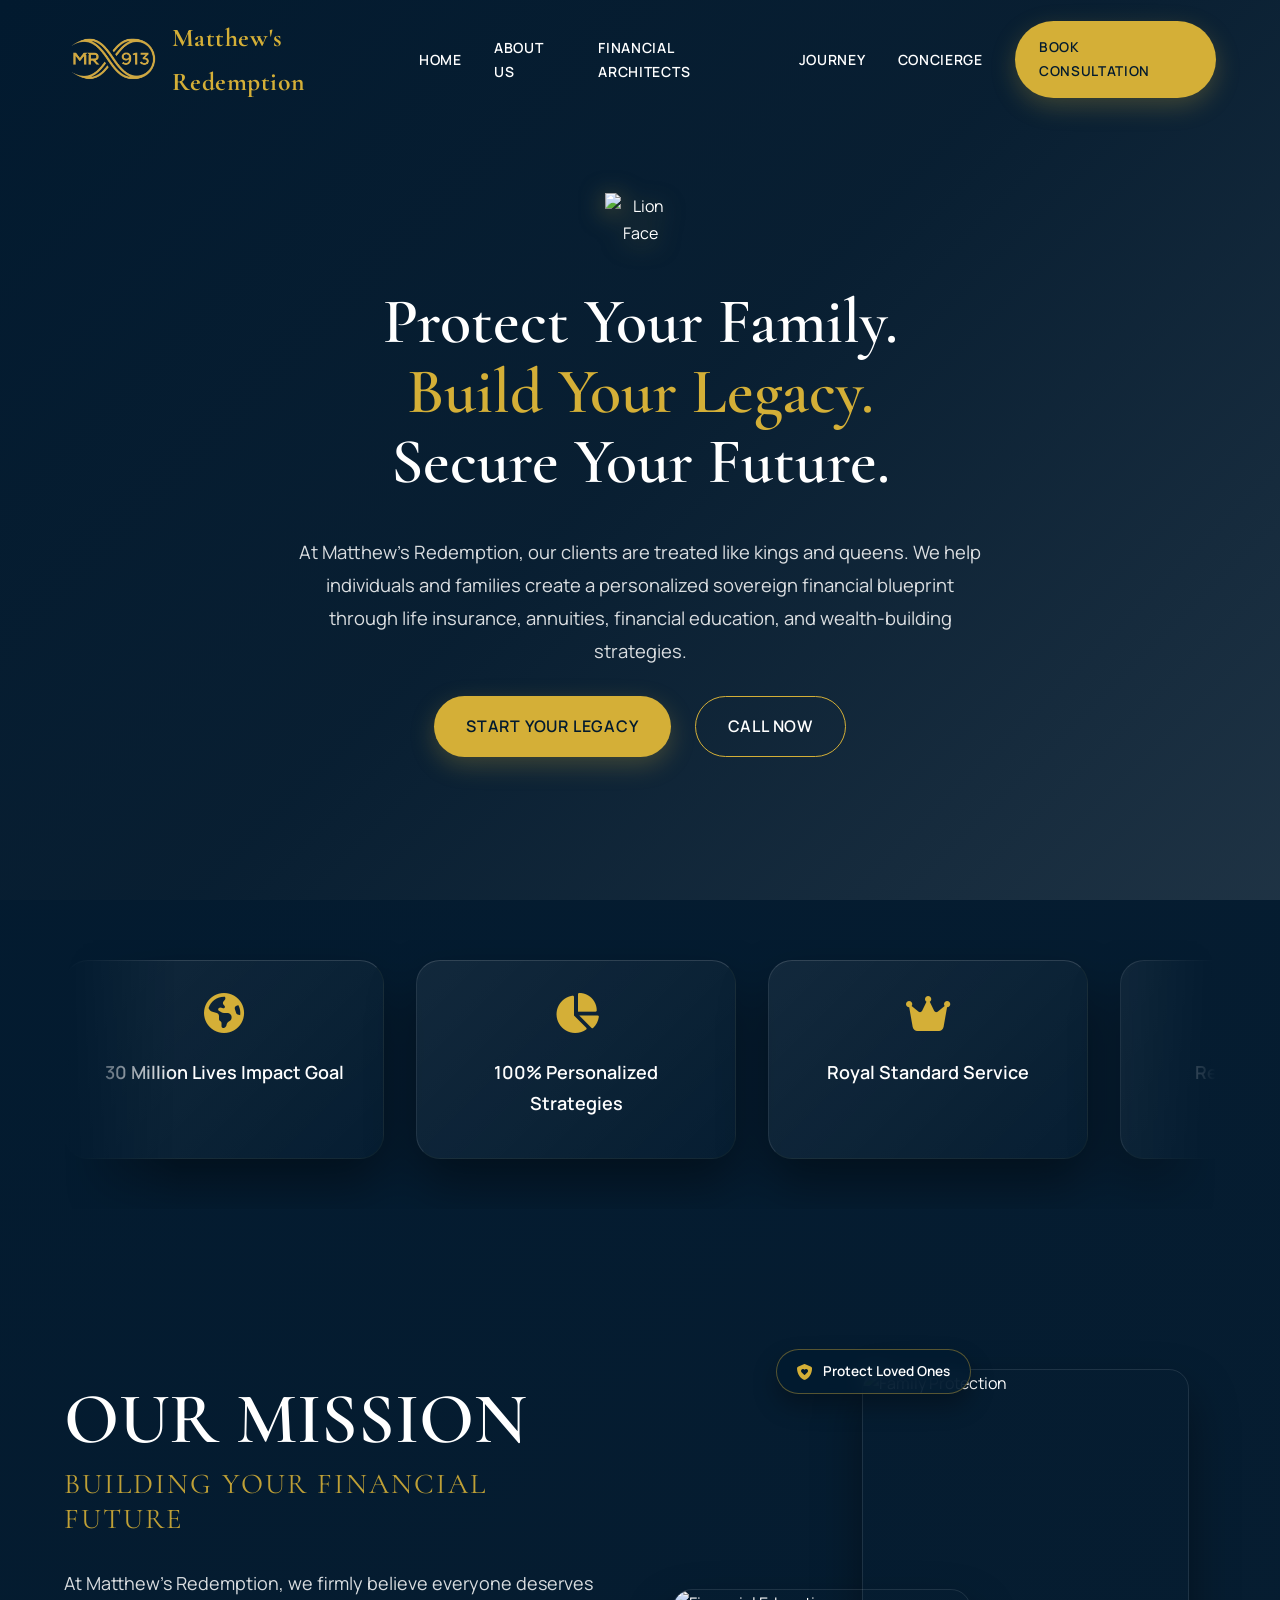
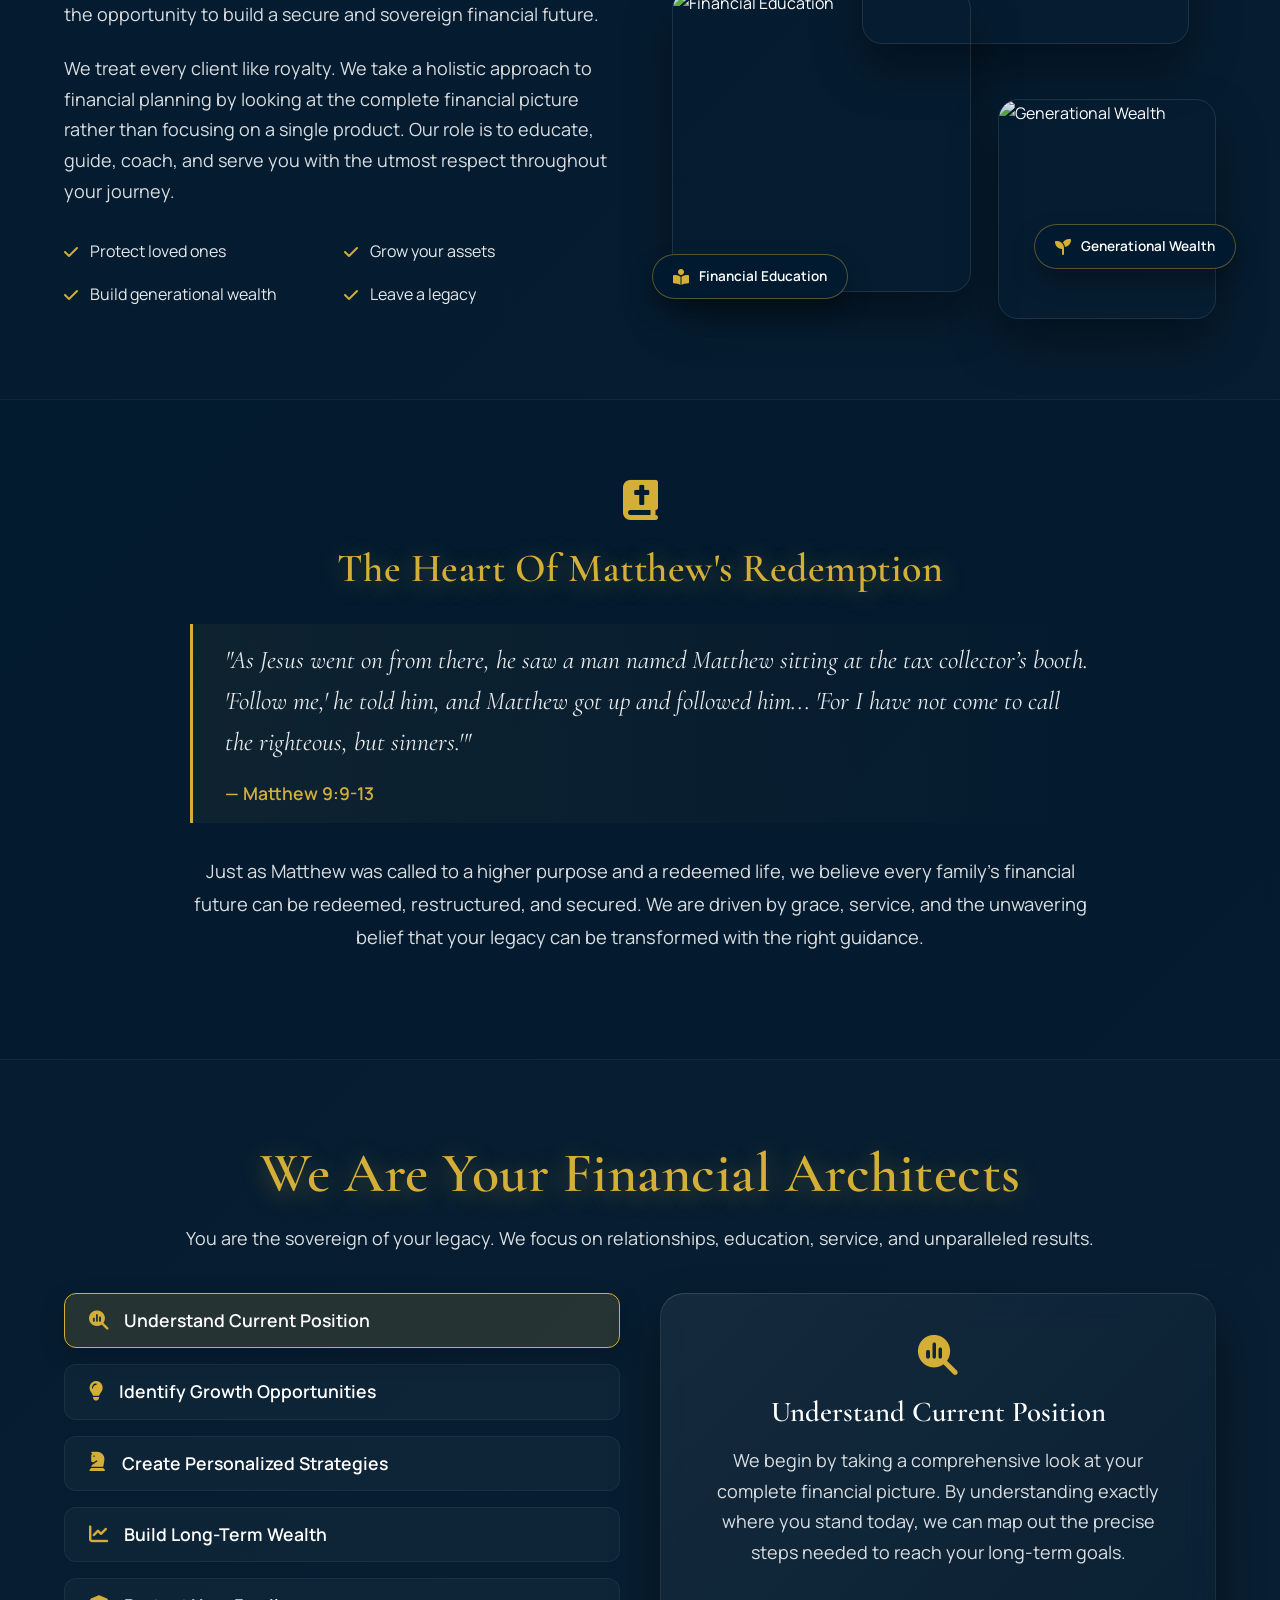
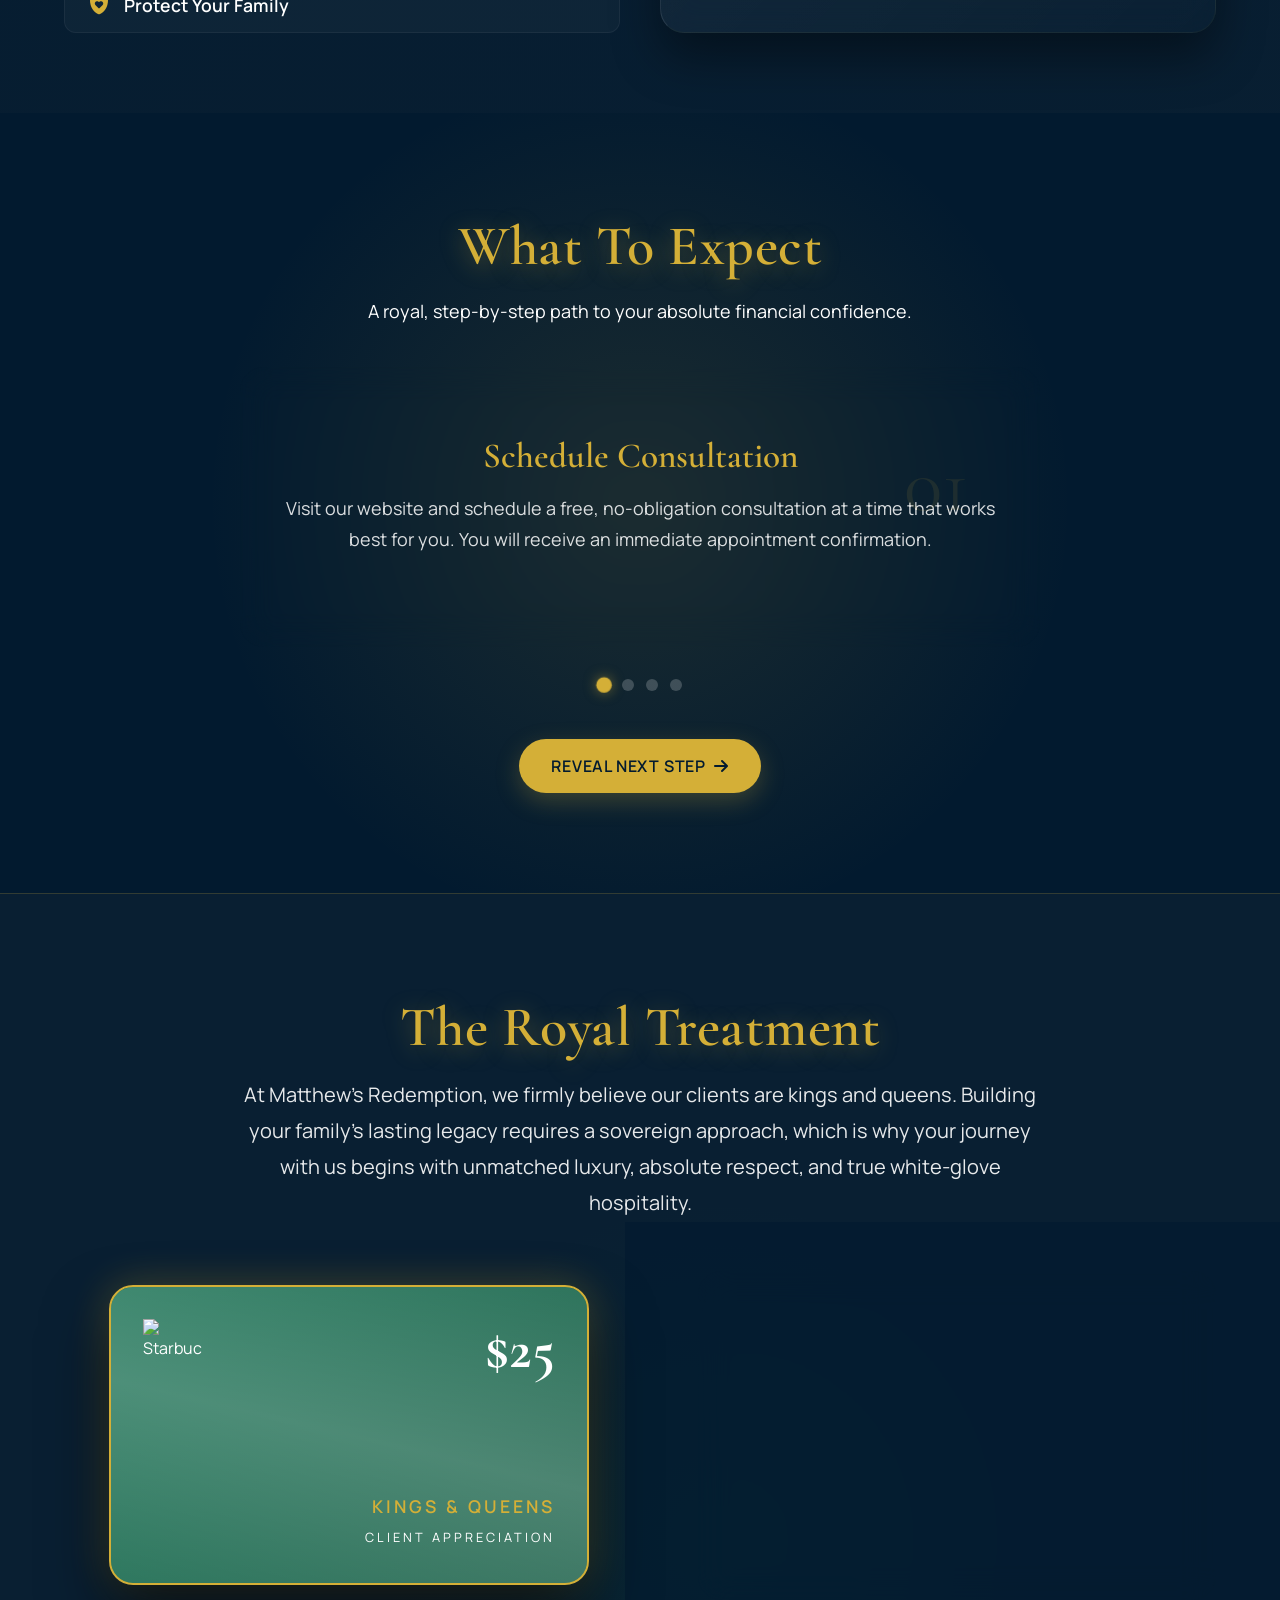
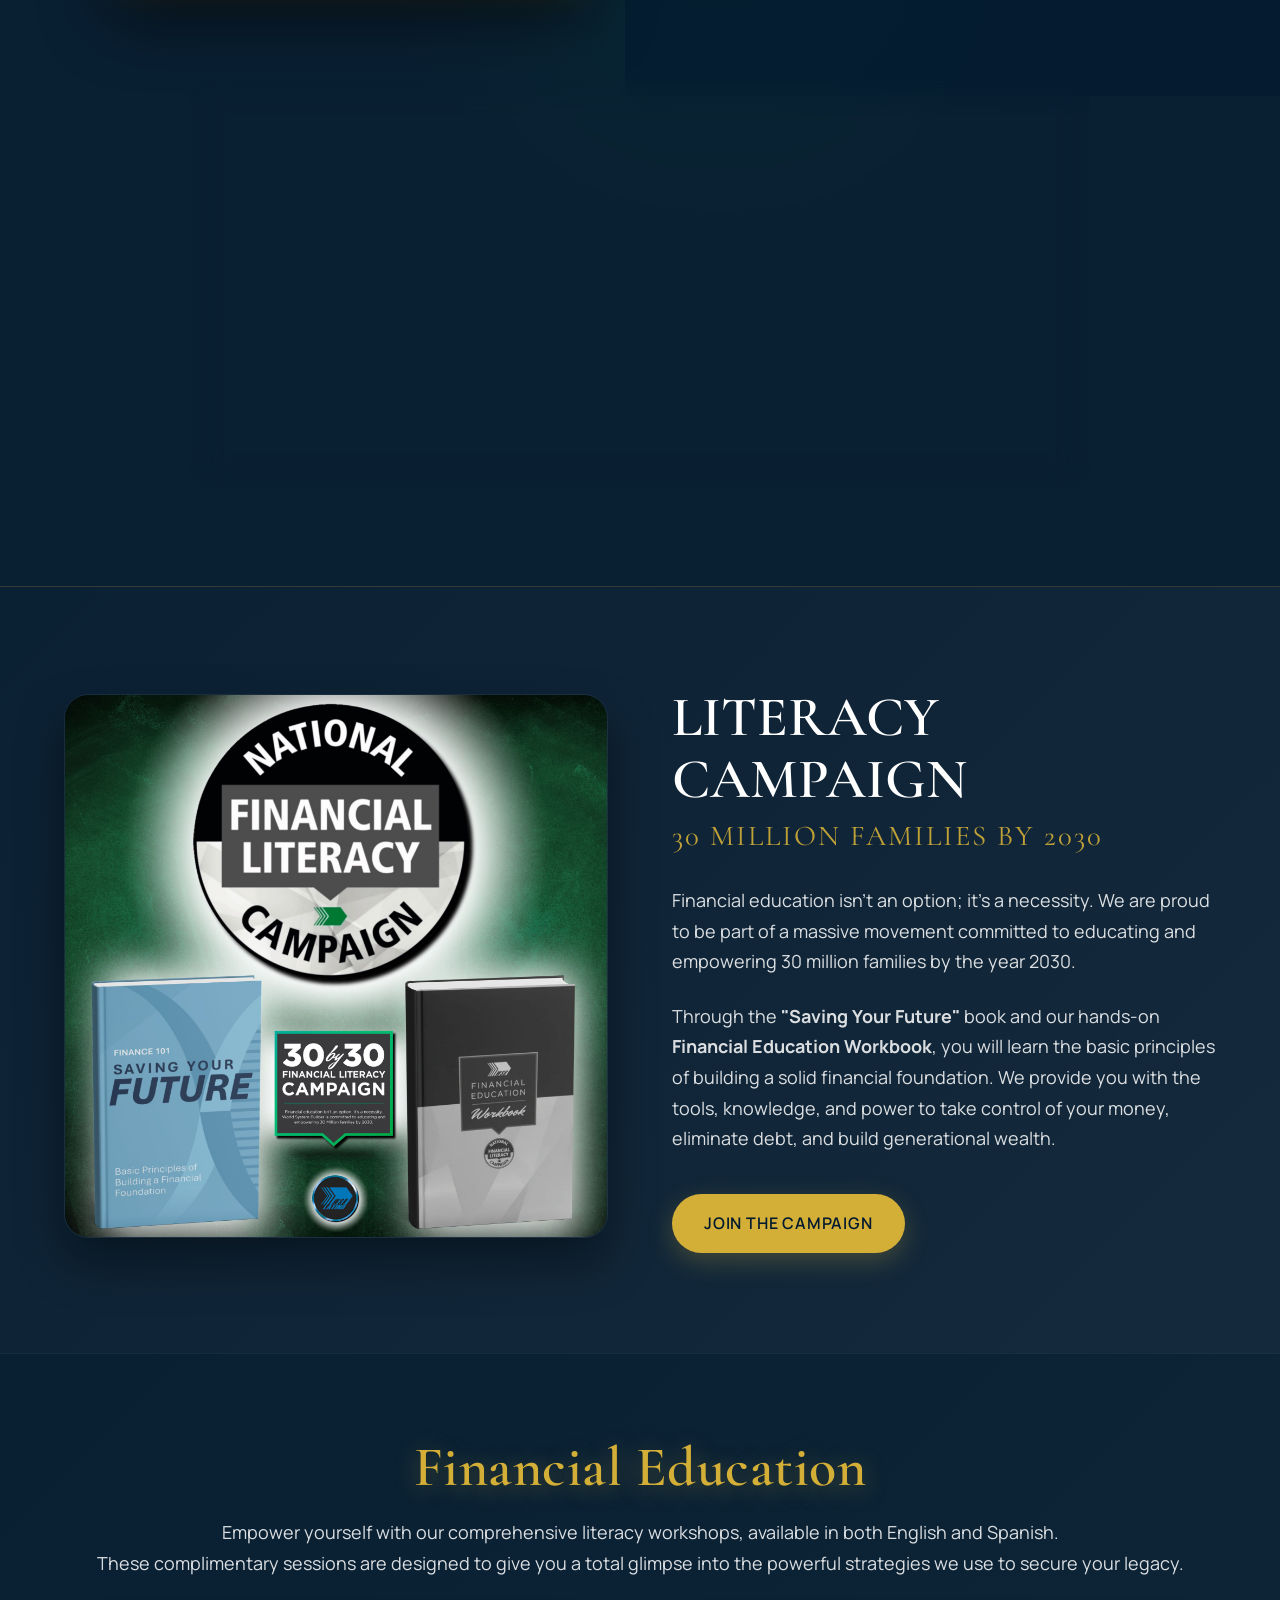
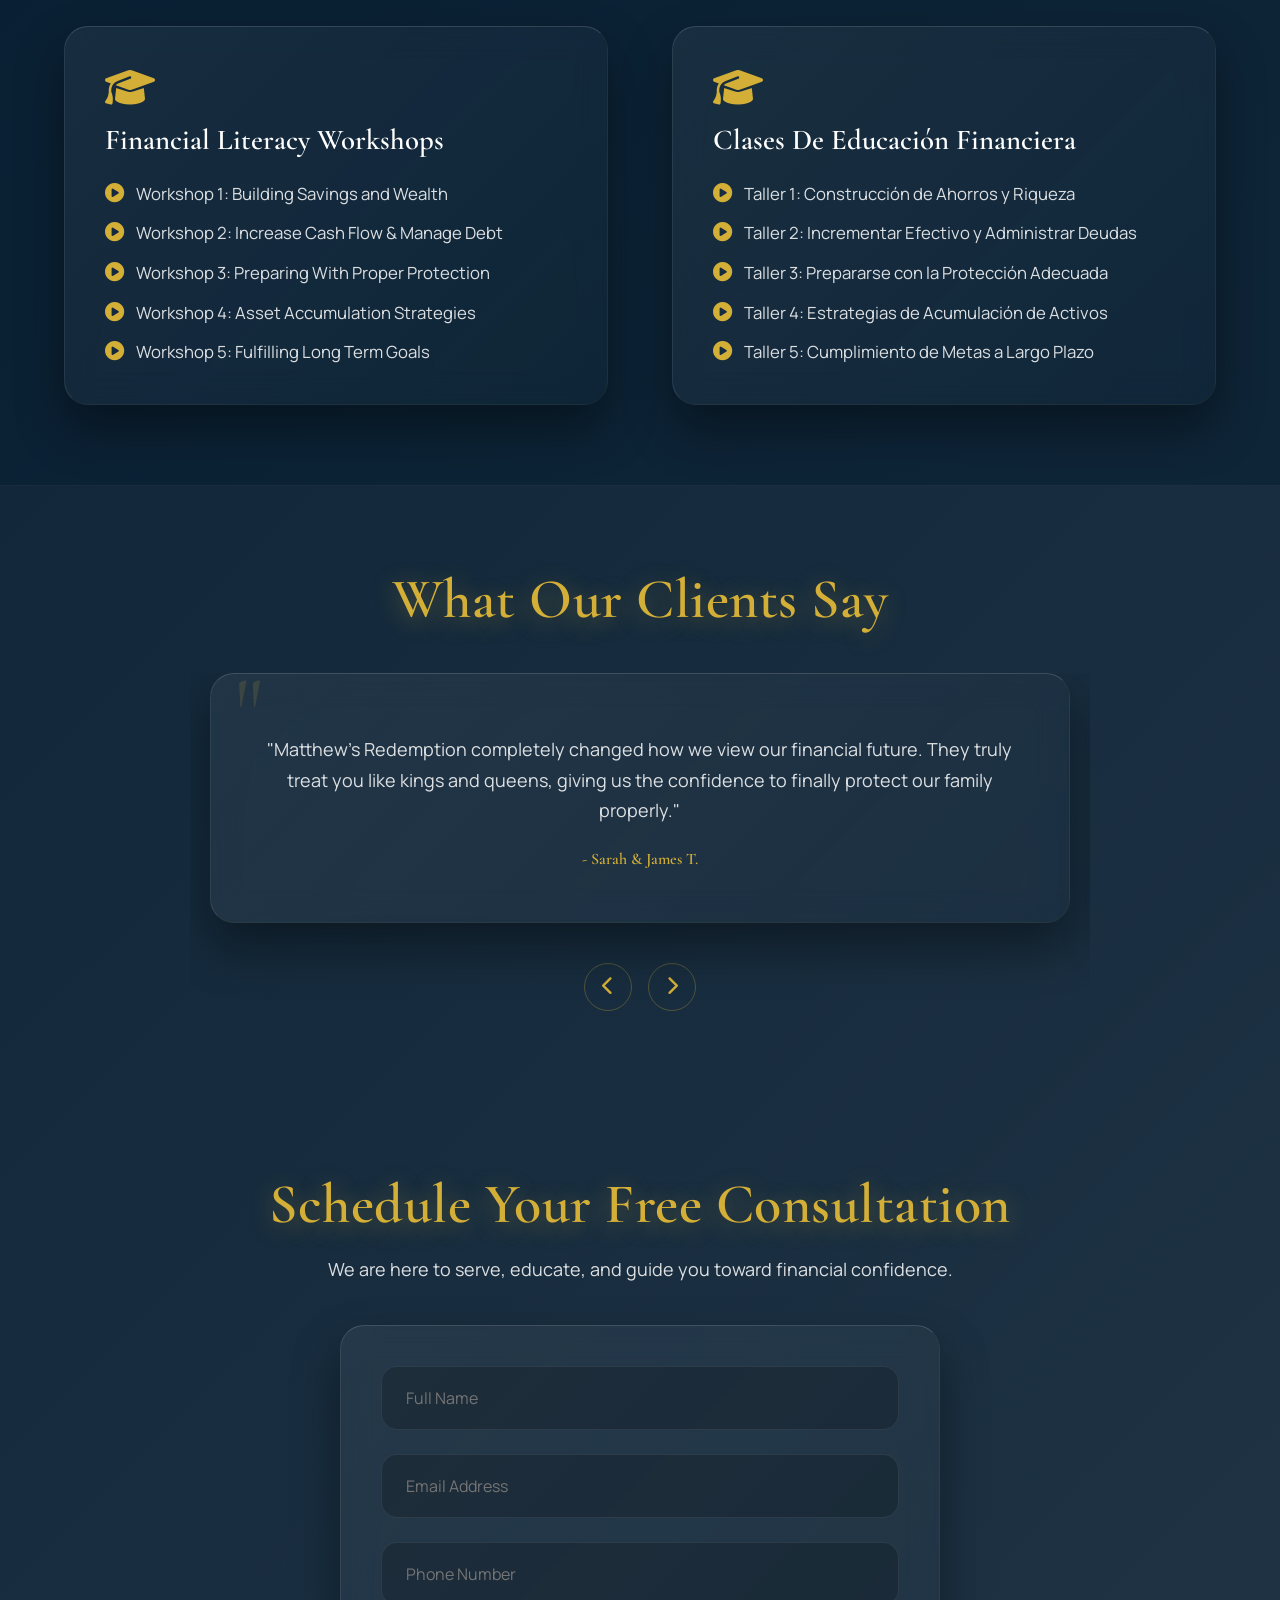
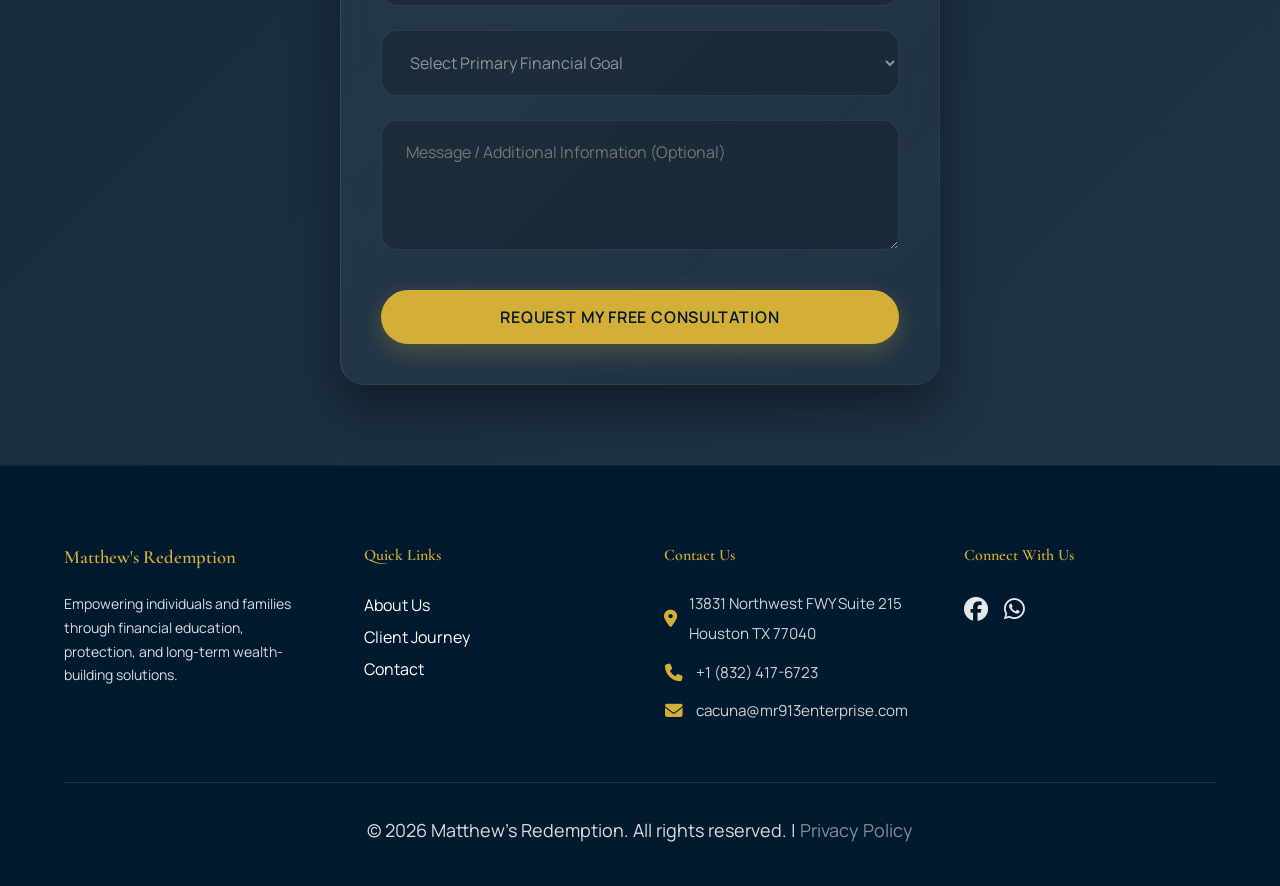
==== commit 53f0eec7: "Update index.html" ====
--- a/index.html
+++ b/index.html
@@ -5,13 +5,15 @@
     <meta name="viewport" content="width=device-width, initial-scale=1.0">
     <title>Matthew's Redemption | Premium Financial Services & Life Insurance</title>
 
-    <script async src="https://www.googletagmanager.com/gtag/js?id=G-****"></script>
-    <script>
-      window.dataLayer = window.dataLayer || [];
-      function gtag(){dataLayer.push(arguments);}
-      gtag('js', new Date());
-      gtag('config', '*****');
-    </script> 
+        <!-- Google tag (gtag.js) -->
+        <script async src="https://www.googletagmanager.com/gtag/js?id=G-XGVXNEWNB9"></script>
+        <script>
+          window.dataLayer = window.dataLayer || [];
+          function gtag(){dataLayer.push(arguments);}
+          gtag('js', new Date());
+        
+          gtag('config', 'G-XGVXNEWNB9');
+        </script>
 
     <link rel="icon" type="image/png" href="https://img.icons8.com/ios-filled/100/D4AF37/lion.png">
     
@@ -802,17 +804,17 @@
                 <div class="starbucks-card-container">
                     <div class="sbux-card sbux-card-large">
                         <div class="sbux-top">
-                            <img src="https://img.icons8.com/ios-filled/100/D4AF37/starbucks.png" alt="Starbucks">
+                            <img src="https://img.icons8.com/ios-filled/100/D4AF37/lion.png" alt="Starbucks">
                             <div class="sbux-amount">$25</div>
                         </div>
-                        <div class="sbux-brand">Starbucks® <br><span style="font-size: 0.8rem; font-weight: 400; color: var(--white);">Client Appreciation</span></div>
+                        <div class="sbux-brand">Kings & Queens <br><span style="font-size: 0.8rem; font-weight: 400; color: var(--white);">Client Appreciation</span></div>
                     </div>
                 </div>
 
                 <div class="glass-card text-left" style="padding: 48px; border-color: rgba(212, 175, 55, 0.3); background: rgba(2, 26, 47, 0.6);">
                     <h2 class="section-heading" style="font-size: 2.8rem; text-align: left; margin-bottom: 16px; line-height: 1.2;">Schedule Your Free Consultation Today</h2>
                     <div style="color: var(--white); font-size: 1.4rem; line-height: 1.6;">
-                        We will send a private limousine to pick you up and welcome you with a <strong class="gold-text">$25 Starbucks® Gift Card</strong> on us!
+                        We will send a private limousine to pick you up and welcome you with a <strong class="gold-text">$25 Gift Card</strong> on us!
                     </div>
                 </div>
 
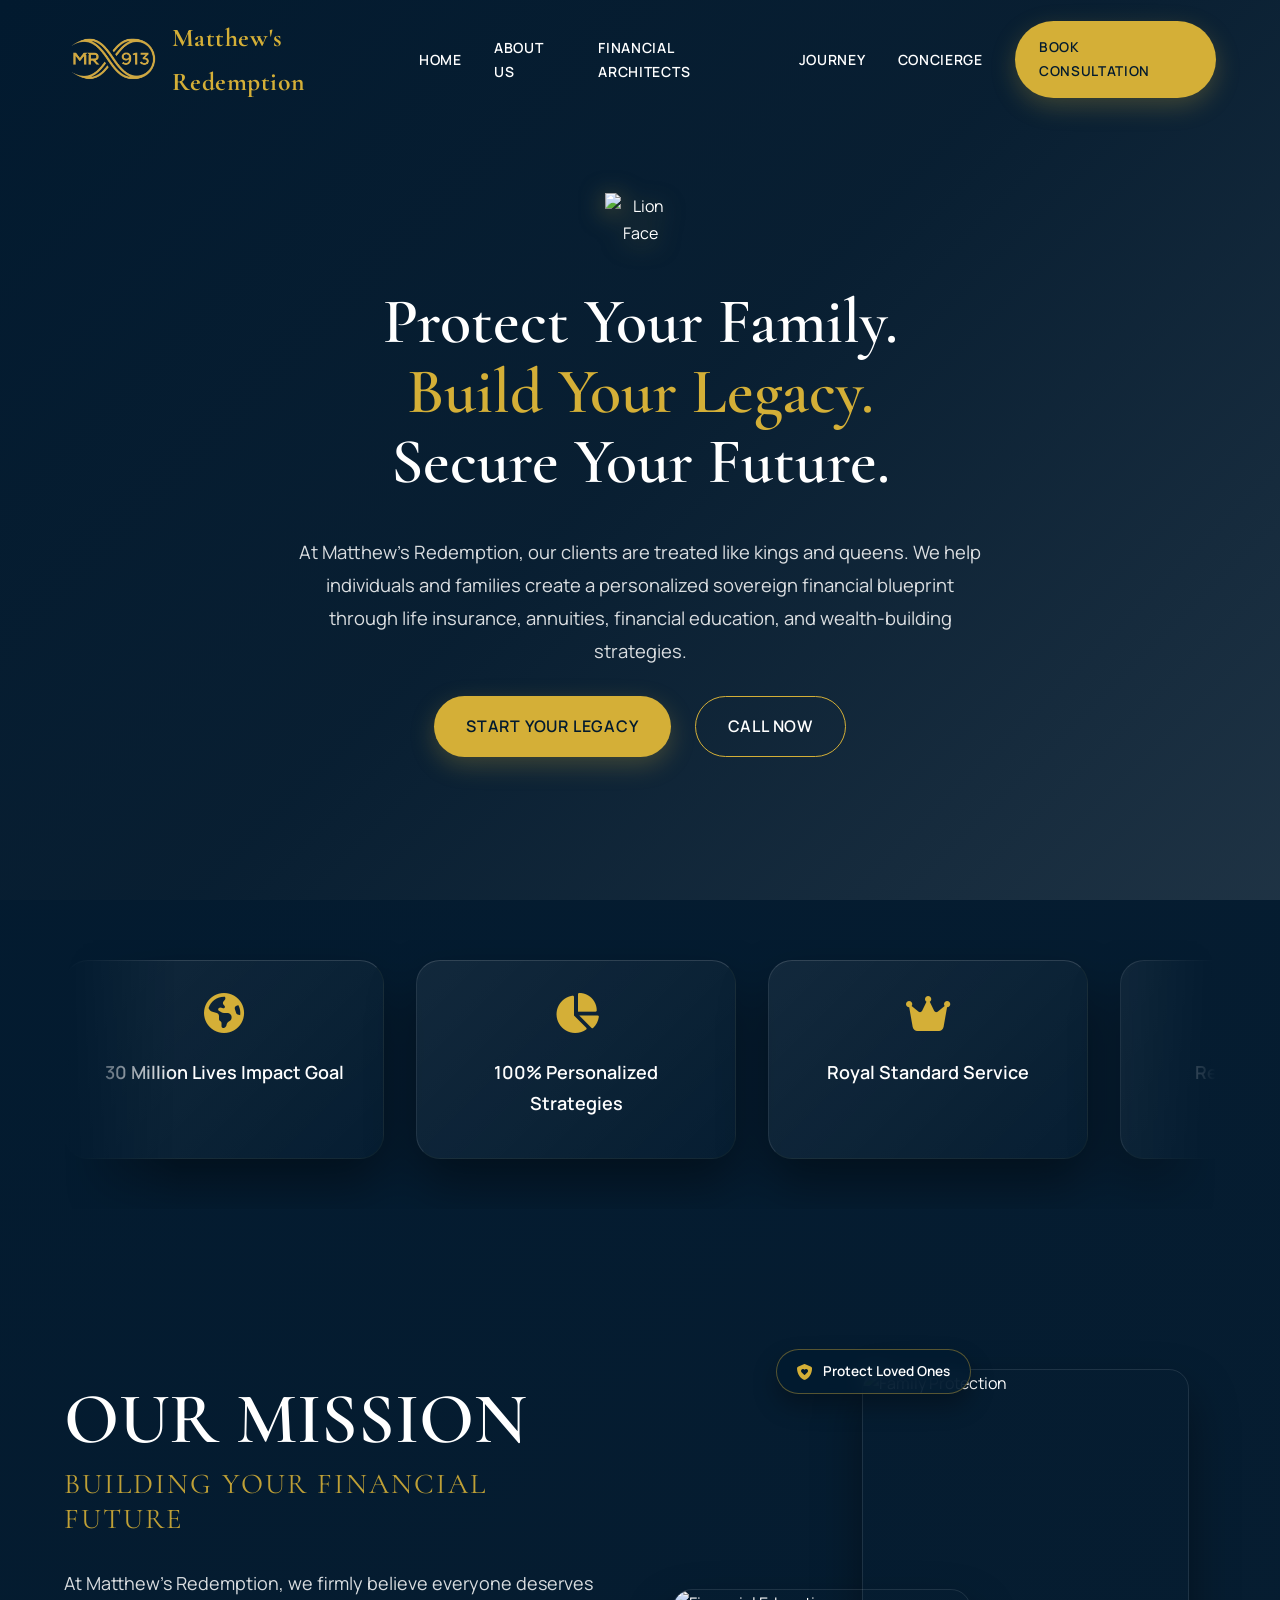
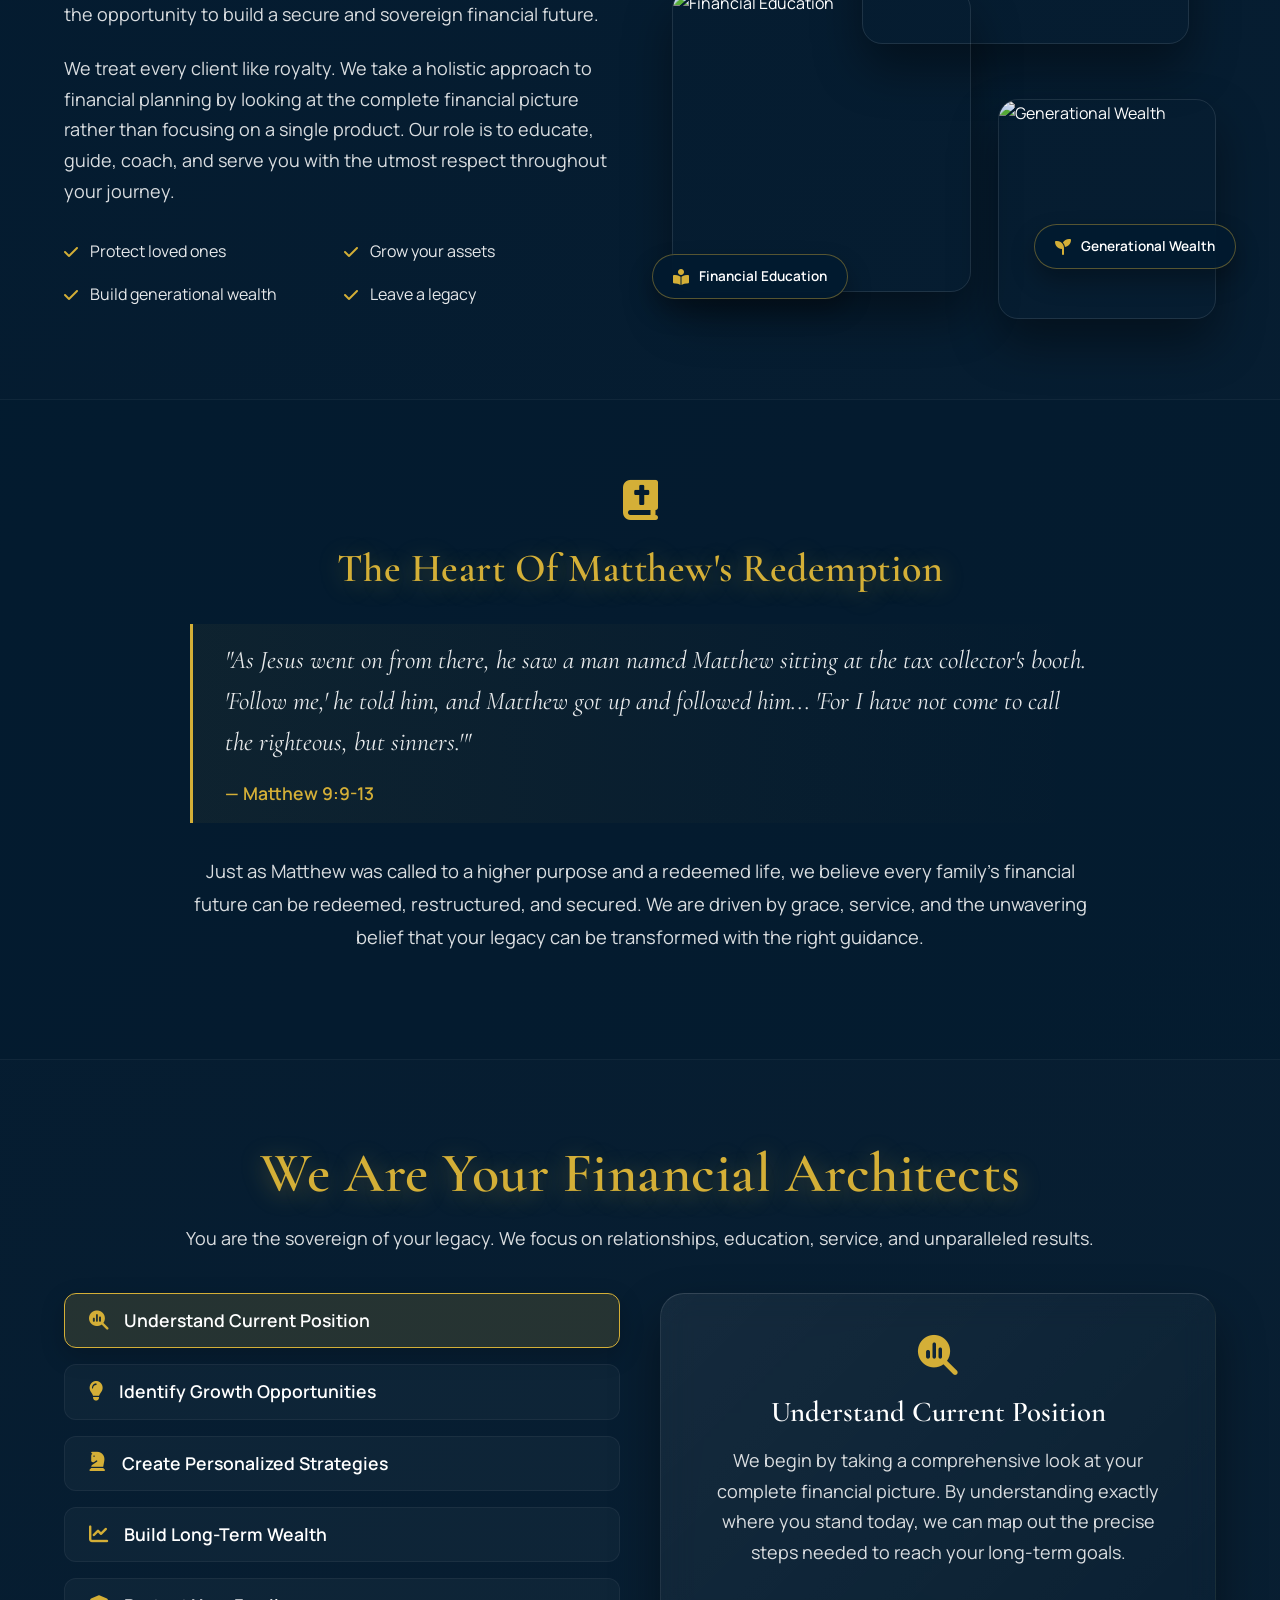
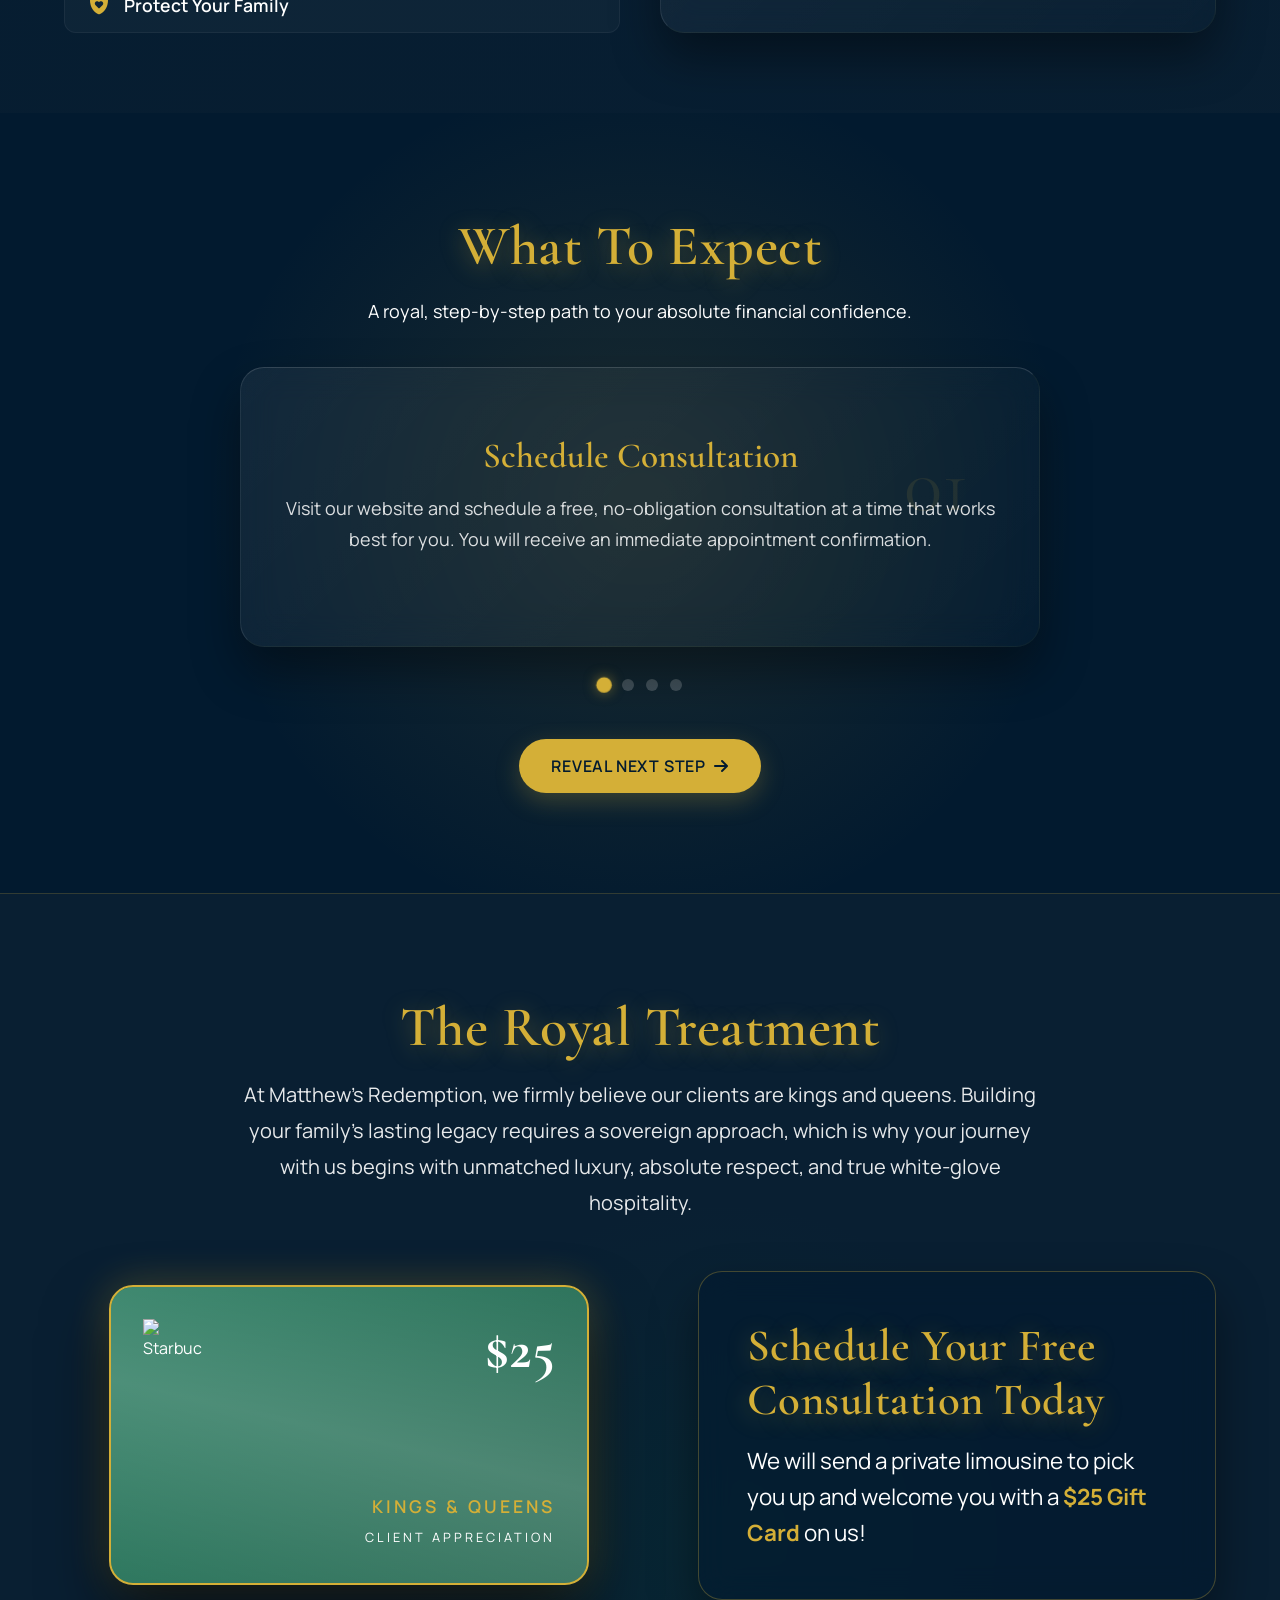
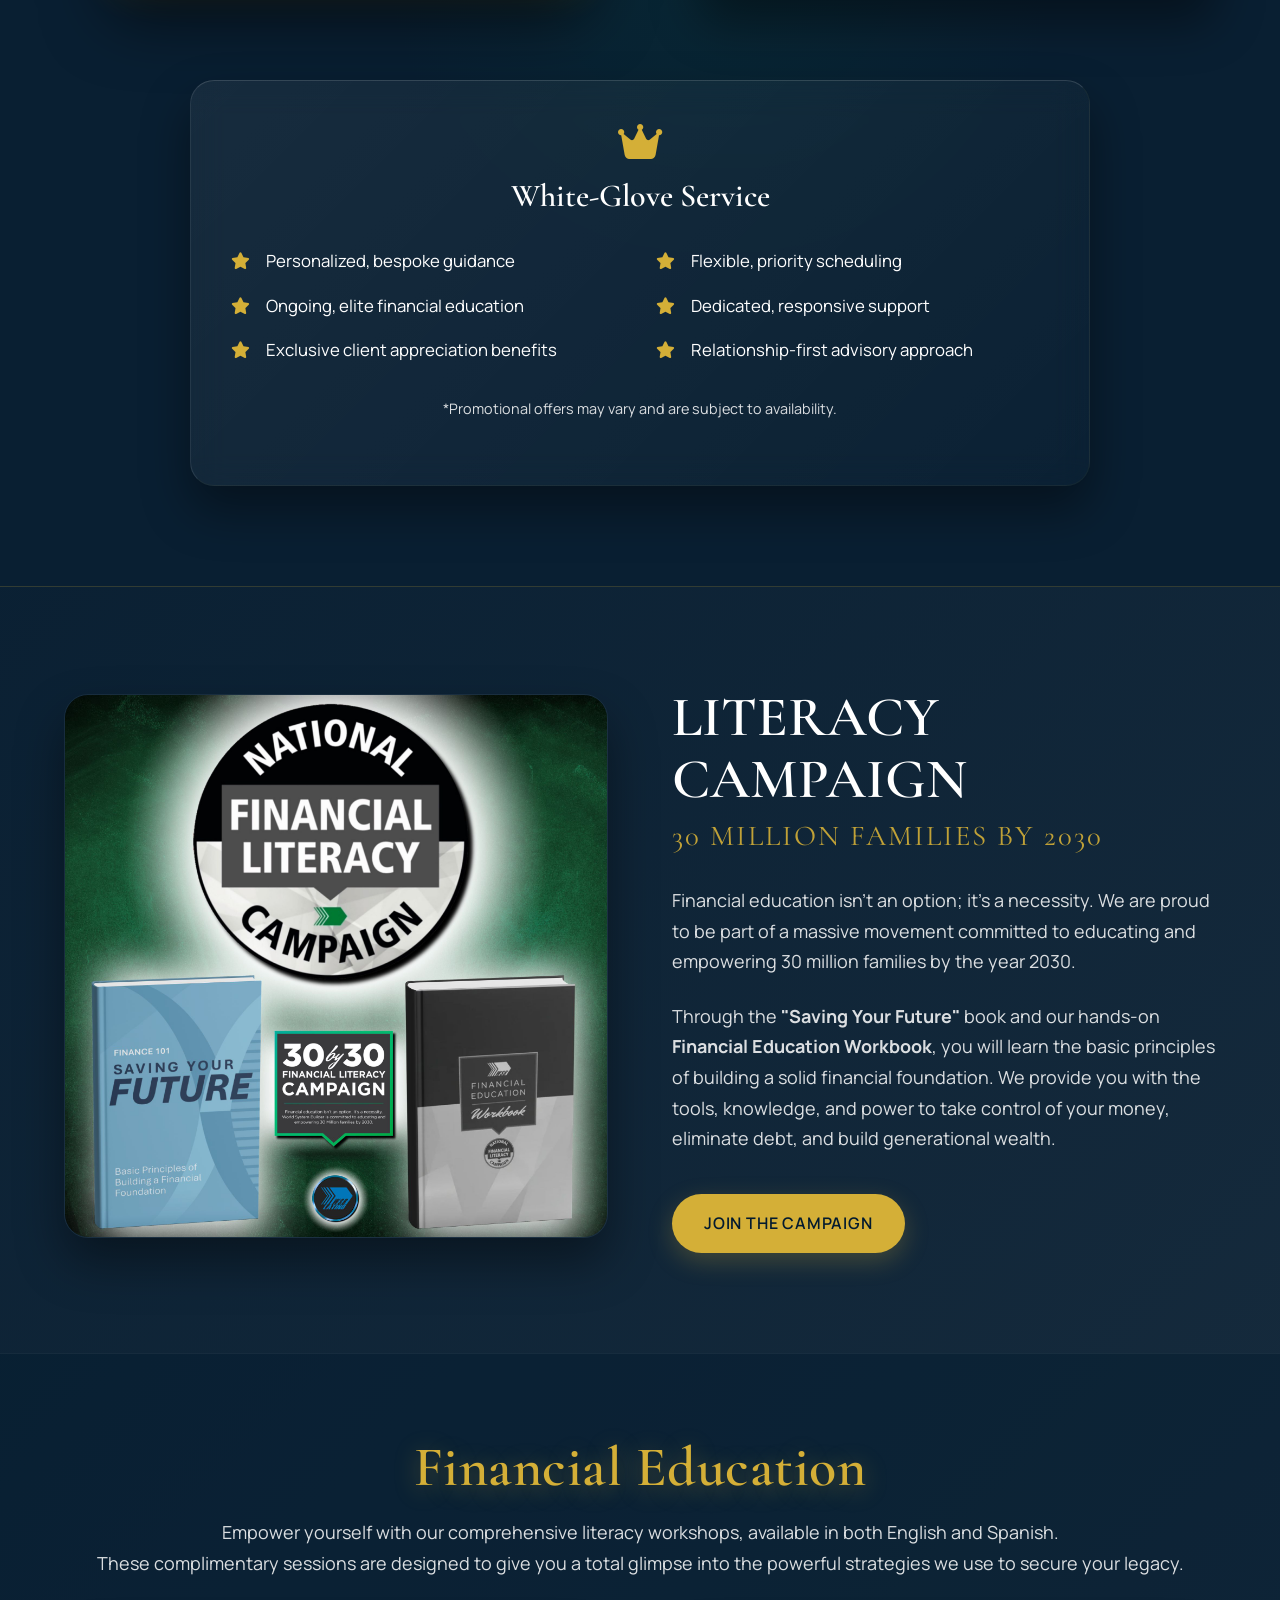
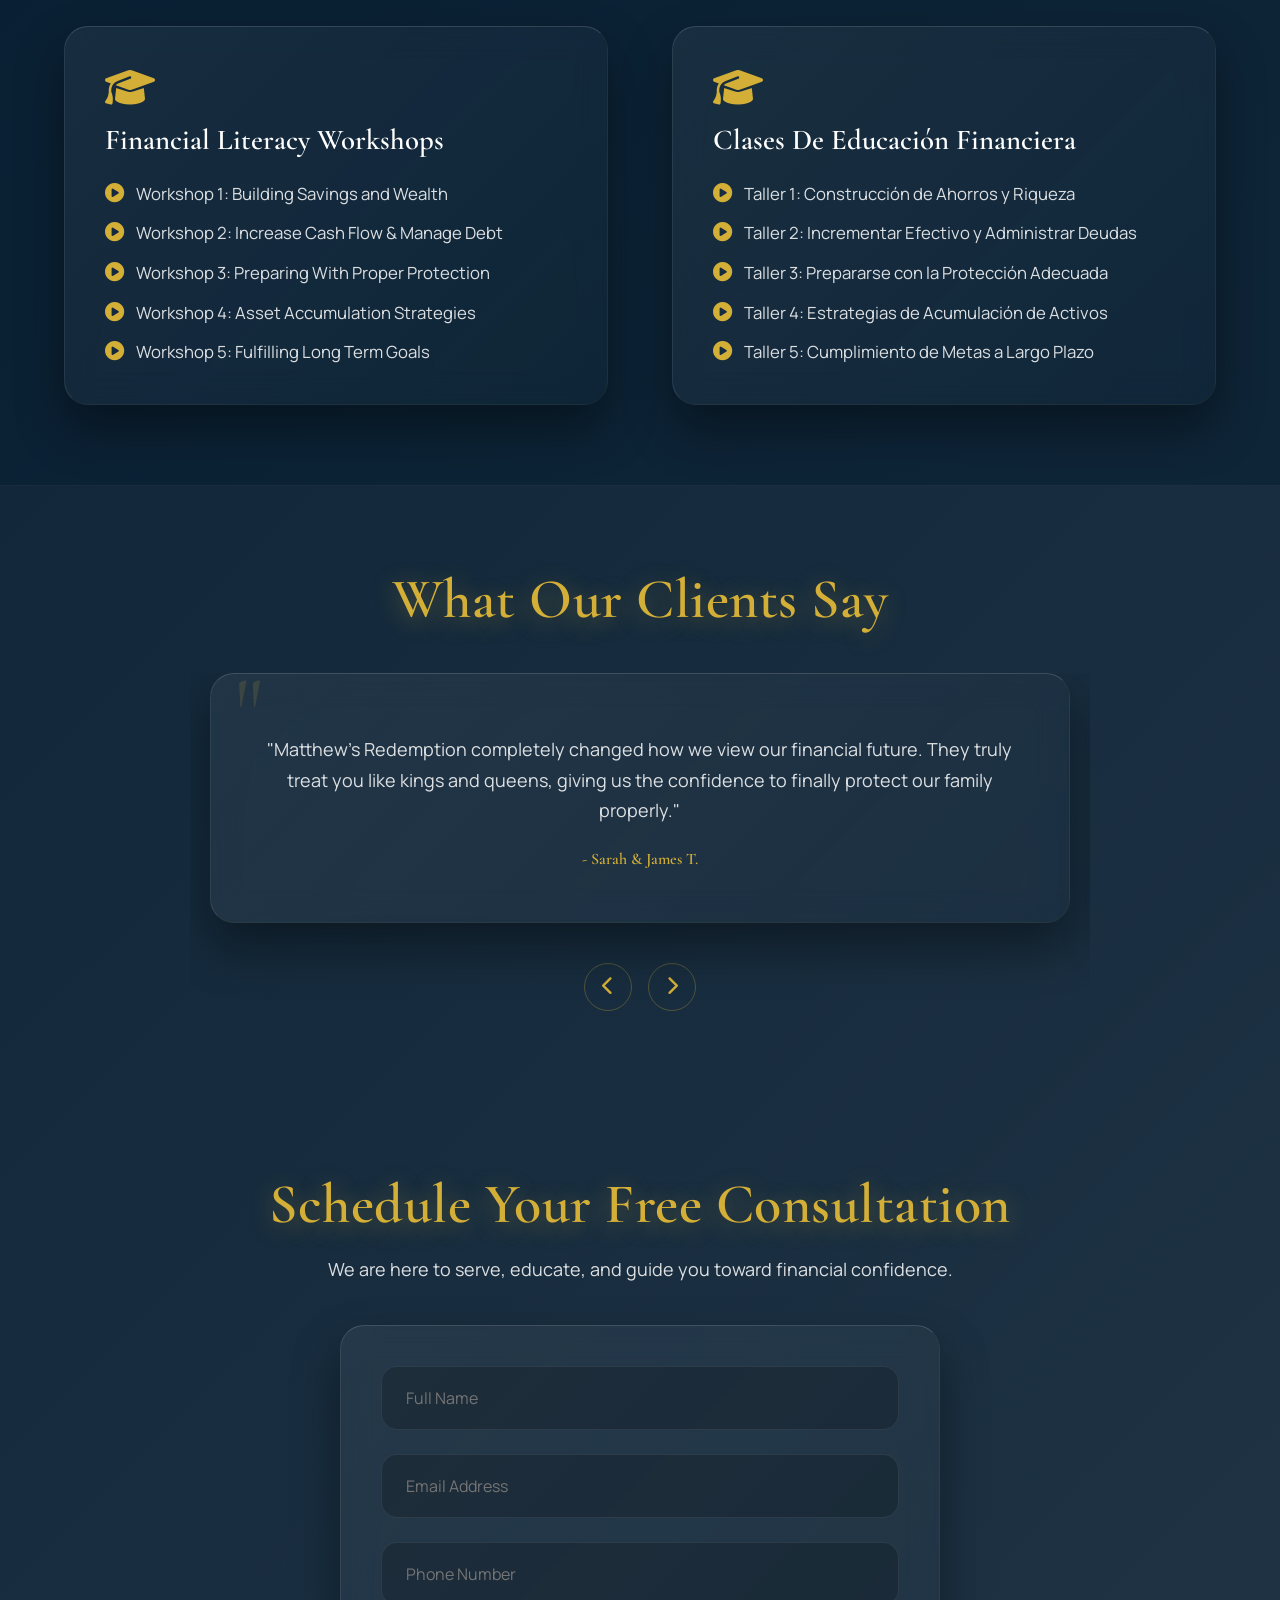
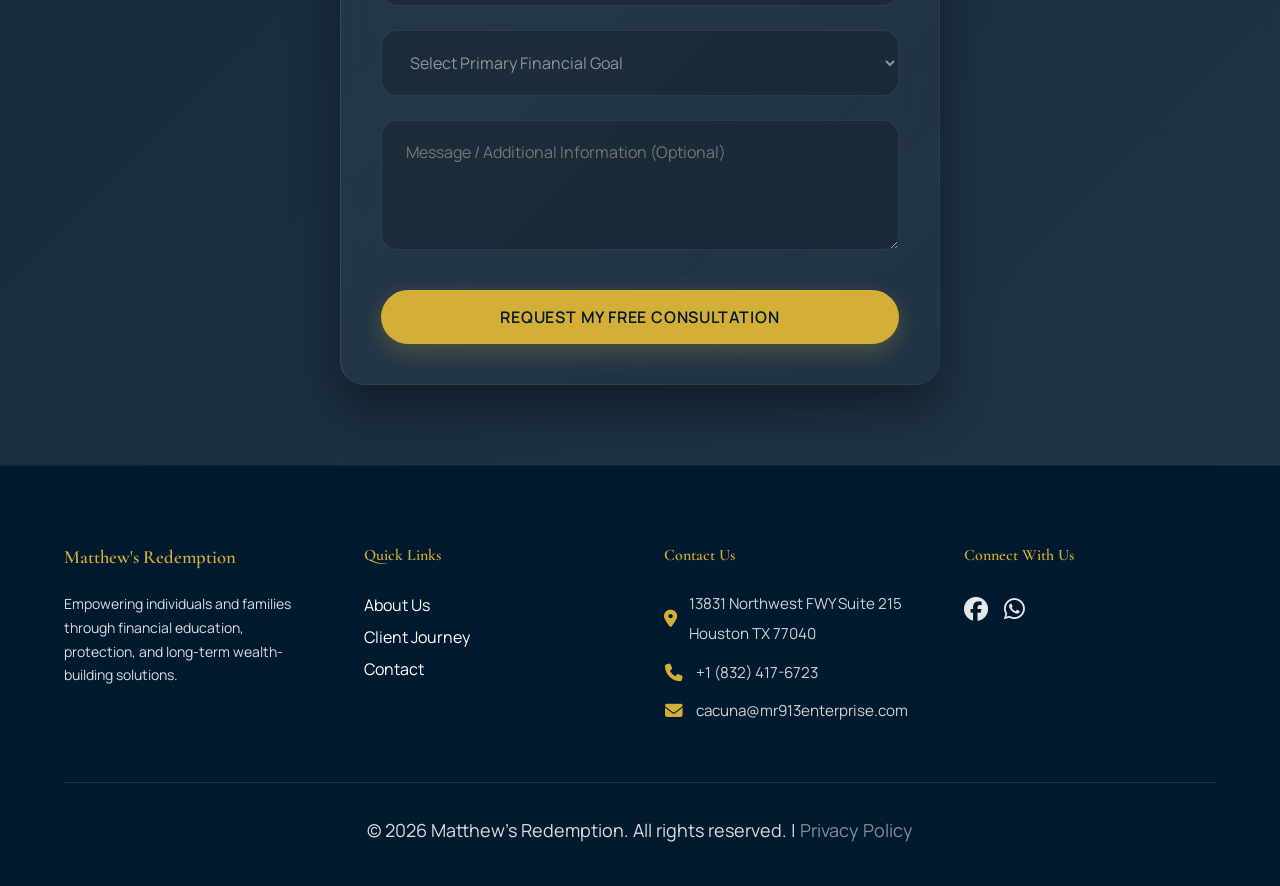
==== commit 9a2dbf38: "Add files via upload" ====
--- a/index.html
+++ b/index.html
@@ -16,565 +16,15 @@
         </script>
 
     <link rel="icon" type="image/png" href="https://img.icons8.com/ios-filled/100/D4AF37/lion.png">
-    
+
     <link rel="preconnect" href="https://fonts.googleapis.com">
     <link rel="preconnect" href="https://fonts.gstatic.com" crossorigin>
     <link href="https://fonts.googleapis.com/css2?family=Cormorant+Garamond:ital,wght@0,400;0,600;0,700;1,400&family=Manrope:wght@300;400;500;600;700&display=swap" rel="stylesheet">
-    
+
     <link rel="stylesheet" href="https://cdnjs.cloudflare.com/ajax/libs/font-awesome/6.4.0/css/all.min.css">
 
-    <style>
-        /* ==========================================================================
-           DESIGN SYSTEM & VARIABLES
-           ========================================================================== */
-        :root {
-            --royal-gold: #D4AF37;
-            --royal-gold-hover: #b5952f;
-            --prussian-blue: #021A2F;
-            --deep-navy: #091F32;
-            --charcoal-blue: #223647;
-            --white: #FFFFFF;
-            --premium-green: #006241;
-            --secondary-green: #004d33;
-            
-            --font-heading: 'Cormorant Garamond', serif;
-            --font-body: 'Manrope', sans-serif;
-            --section-spacing: 80px; 
-        }
-
-        /* ==========================================================================
-           GLOBAL STYLES
-           ========================================================================== */
-        * { margin: 0; padding: 0; box-sizing: border-box; }
-        body {
-            font-family: var(--font-body);
-            background: linear-gradient(135deg, var(--prussian-blue) 0%, var(--deep-navy) 50%, var(--charcoal-blue) 100%);
-            color: var(--white);
-            line-height: 1.7;
-            overflow-x: hidden;
-            -webkit-font-smoothing: antialiased;
-        }
-        h1, h2, h3, h4, h5, h6 { font-family: var(--font-heading); font-weight: 600; line-height: 1.2; margin-bottom: 24px; }
-        p { font-size: 1.125rem; color: rgba(255, 255, 255, 0.85); margin-bottom: 24px; }
-        a { text-decoration: none; color: var(--white); transition: color 0.3s ease; }
-        section { padding: var(--section-spacing) 5%; position: relative; }
-        .container { max-width: 1200px; margin: 0 auto; position: relative; z-index: 2; }
-        .text-center { text-align: center; }
-        .gold-text { color: var(--royal-gold); }
-
-        /* Emphasized Section Headings */
-        .section-heading {
-            font-size: 3.5rem;
-            color: var(--royal-gold);
-            text-transform: capitalize;
-            letter-spacing: 0.5px;
-            text-shadow: 0 4px 24px rgba(212, 175, 55, 0.4);
-            margin-bottom: 16px;
-        }
-
-        /* Buttons */
-        .btn {
-            display: inline-flex; align-items: center; justify-content: center;
-            padding: 16px 32px; border-radius: 50px; font-family: var(--font-body);
-            font-weight: 600; font-size: 1rem; cursor: pointer;
-            transition: all 0.3s cubic-bezier(0.16, 1, 0.3, 1);
-            text-transform: uppercase; letter-spacing: 0.05em;
-        }
-        .btn-primary { background-color: var(--royal-gold); color: var(--prussian-blue); border: none; box-shadow: 0 8px 24px rgba(212, 175, 55, 0.25); }
-        .btn-primary:hover { background-color: var(--royal-gold-hover); transform: translateY(-4px) scale(1.02); box-shadow: 0 12px 32px rgba(212, 175, 55, 0.4); }
-        .btn-secondary { background-color: transparent; color: var(--white); border: 1px solid var(--royal-gold); }
-        .btn-secondary:hover { background-color: rgba(212, 175, 55, 0.1); transform: translateY(-4px); }
-
-        /* Glass Cards */
-        .glass-card {
-            background: linear-gradient(135deg, rgba(255,255,255,0.06) 0%, rgba(255,255,255,0.01) 100%);
-            backdrop-filter: blur(16px); -webkit-backdrop-filter: blur(16px);
-            border-radius: 24px;
-            border-top: 1px solid rgba(255, 255, 255, 0.15); border-left: 1px solid rgba(255, 255, 255, 0.1);
-            border-bottom: 1px solid rgba(212, 175, 55, 0.05); border-right: 1px solid rgba(212, 175, 55, 0.05);
-            box-shadow: 0 24px 48px rgba(0, 0, 0, 0.4); padding: 40px;
-            transition: transform 0.4s cubic-bezier(0.16, 1, 0.3, 1), box-shadow 0.4s ease;
-        }
-        .glass-card:hover { transform: translateY(-8px); box-shadow: 0 32px 64px rgba(0, 0, 0, 0.5), 0 0 20px rgba(212, 175, 55, 0.1); }
-
-        /* ==========================================================================
-           NAVIGATION
-           ========================================================================== */
-        nav { position: fixed; top: 0; width: 100%; z-index: 1000; padding: 16px 5%; transition: all 0.4s ease; background: transparent; }
-        nav.scrolled { background: rgba(2, 26, 47, 0.98); backdrop-filter: blur(16px); padding: 12px 5%; box-shadow: 0 4px 30px rgba(0, 0, 0, 0.5); border-bottom: 1px solid rgba(255,255,255,0.05); }
-        .nav-container { display: flex; justify-content: space-between; align-items: center; max-width: 1400px; margin: 0 auto; }
-        
-        .logo-container { display: flex; align-items: center; gap: 40px; }
-        .logo-img-wrapper {
-            height: 48px;
-            display: flex;
-            align-items: center;
-            justify-content: center;
-            margin-right: -30px;
-        }
-        .logo-img {
-            height: 100%;
-            object-fit: contain;
-        }
-        .logo-text { font-family: var(--font-heading); font-size: 1.6rem; font-weight: 700; color: var(--royal-gold); letter-spacing: 0.5px; } 
-
-        .nav-links { display: flex; gap: 32px; align-items: center; }
-        .nav-links a { font-size: 0.875rem; font-weight: 600; text-transform: uppercase; letter-spacing: 0.05em; }
-        .nav-links a:hover { color: var(--royal-gold); }
-        /* --- NAV BUTTON FIXES --- */
-        .nav-links .btn {
-            padding: 15px 24px; /* Makes the button smaller */
-            font-size: 0.85rem; /* Reduces the text size slightly */
-        }
-        
-        .nav-links a.btn:hover {
-            color: var(--prussian-blue) !important; /* Keeps the text dark navy on hover for high contrast */
-        }
-        .mobile-toggle { display: none; font-size: 1.5rem; color: var(--royal-gold); cursor: pointer; }
-        
-        /* Mobile Logo Handler */
-        .mobile-logo { display: none; }
-
-        /* ==========================================================================
-           HERO SECTION
-           ========================================================================== */
-        #hero { 
-            min-height: 100vh; display: flex; align-items: center; justify-content: center; 
-            text-align: center; padding: 130px 5% 80px; position: relative; 
-            background-image: url('https://images.unsplash.com/photo-1476514525535-07fb3b4ae5f1?q=80&w=1920&auto=format&fit=crop');
-            background-size: cover;
-            background-position: center;
-            background-attachment: fixed;
-        }
-        #hero::after {
-            content: ''; position: absolute; top: 0; left: 0; width: 100%; height: 100%;
-            background: linear-gradient(135deg, rgba(2, 26, 47, 0.88) 0%, rgba(9, 31, 50, 0.92) 50%, rgba(34, 54, 71, 0.88) 100%);
-            z-index: 1;
-        }
-        .hero-content { max-width: 900px; z-index: 2; position: relative; }
-        .hero-lion { width: 70px; height: 70px; margin: 0 auto 24px auto; display: block; filter: drop-shadow(0 4px 12px rgba(212, 175, 55, 0.5)); }
-        .hero-content h1 { font-size: 4rem; margin-bottom: 38px; line-height: 1.1; }
-        .hero-content p { font-size: 1.15rem; margin-bottom: 28px; max-width: 700px; margin-left: auto; margin-right: auto; line-height: 1.8; }
-        .hero-buttons { display: flex; gap: 24px; justify-content: center; }
-
-      /* ==========================================================================
-           TRUST METRICS
-           ========================================================================== */
-        #trust-metrics { padding-top: 40px; padding-bottom: 80px; overflow: hidden; }
-        
-        .metrics-marquee-wrapper {
-            display: flex; width: 100%; overflow: hidden;
-            mask-image: linear-gradient(to right, transparent, black 10%, black 90%, transparent);
-            -webkit-mask-image: linear-gradient(to right, transparent, black 10%, black 90%, transparent);
-            padding-top: 20px;    /* Prevents top shadow cut-off on hover */
-            padding-bottom: 50px; /* Restores the chopped-off bottom shadow */
-        }
-        
-        .metrics-track { 
-            display: flex; 
-            width: max-content; 
-            gap: 32px; 
-            padding-left: 0;
-            padding-right: 32px; /* Simulates the final missing gap for perfect loop math */
-            animation: scrollMarquee 25s linear infinite; 
-        }
-        
-        .metrics-track:hover { animation-play-state: paused; }
-        
-        .metric-card { width: 320px; flex-shrink: 0; text-align: center; padding: 32px; transition: box-shadow 0.4s ease, border-color 0.4s ease; }
-        .metric-card:hover { transform: none; border-color: rgba(212, 175, 55, 0.5); }
-        .metric-icon { font-size: 2.5rem; color: var(--royal-gold); margin-bottom: 24px; }
-        .metric-title { font-size: 1.125rem; font-weight: 600; margin-bottom: 8px; font-family: var(--font-body); }
-        
-        @keyframes scrollMarquee { 
-            0% { transform: translateX(0); } 
-            100% { transform: translateX(-50%); } 
-        }
-
-        /* ==========================================================================
-           ABOUT US
-           ========================================================================== */
-        .split-layout { display: grid; grid-template-columns: 1fr 1fr; gap: 64px; align-items: center; }
-        
-        .about-text-content h2 {
-            font-size: 4.5rem; line-height: 1.1; margin-bottom: 8px;
-            text-transform: uppercase; font-family: var(--font-heading); color: var(--white);
-        }
-        .about-text-content h3.faded-text { 
-            font-size: 1.8rem; 
-            color: var(--royal-gold); 
-            opacity: 0.9; 
-            margin-bottom: 32px; 
-            font-family: var(--font-heading); 
-            font-weight: 400; 
-            letter-spacing: 2px;
-            text-transform: uppercase;
-        }
-        .about-list { list-style: none; padding-left: 0; margin-top: 32px; display: grid; grid-template-columns: 1fr 1fr; gap: 16px; }
-        .about-list li { display: flex; align-items: center; font-size: 1rem; color: rgba(255,255,255,0.9); }
-
-        .about-collage { position: relative; height: 550px; width: 100%; }
-        .collage-img { position: absolute; border-radius: 20px; box-shadow: 0 24px 48px rgba(0,0,0,0.4); object-fit: cover; border: 1px solid rgba(255,255,255,0.1); }
-        .img-1 { top: 0; right: 5%; width: 60%; height: 50%; z-index: 2; }
-        .img-2 { bottom: 5%; left: 0; width: 55%; height: 55%; z-index: 3; }
-        .img-3 { bottom: 0; right: 0; width: 40%; height: 40%; z-index: 1; }
-
-        .collage-label {
-            position: absolute; background: rgba(2, 26, 47, 0.85); border: 1px solid rgba(212, 175, 55, 0.4);
-            color: var(--white); padding: 10px 20px; border-radius: 50px; font-size: 0.85rem; font-weight: 600;
-            display: flex; align-items: center; gap: 10px; box-shadow: 0 12px 24px rgba(0,0,0,0.3); backdrop-filter: blur(12px); z-index: 5; white-space: nowrap;
-        }
-        .collage-label i { color: var(--royal-gold); font-size: 1rem; }
-        .label-1 { top: -20px; right: 45%; }
-        .label-2 { bottom: 20px; left: -20px; }
-        .label-3 { bottom: 50px; right: -20px; }
-
-        /* ==========================================================================
-           INSPIRATION SECTION
-           ========================================================================== */
-        #inspiration {
-            background: rgba(2, 26, 47, 0.4);
-            border-top: 1px solid rgba(255,255,255,0.05);
-            border-bottom: 1px solid rgba(255,255,255,0.05);
-            padding: 80px 5%;
-        }
-        .inspiration-container {
-            max-width: 900px;
-            margin: 0 auto;
-            text-align: center;
-        }
-        .inspiration-quote {
-            font-family: var(--font-heading);
-            font-size: 1.6rem;
-            font-style: italic;
-            color: rgba(255,255,255,0.9);
-            margin: 32px 0;
-            border-left: 3px solid var(--royal-gold);
-            padding-left: 32px;
-            text-align: left;
-            line-height: 1.6;
-            background: linear-gradient(90deg, rgba(212, 175, 55, 0.05) 0%, transparent 100%);
-            padding-top: 16px;
-            padding-bottom: 16px;
-        }
-        .inspiration-verse {
-            font-size: 1.1rem;
-            color: var(--royal-gold);
-            font-weight: 600;
-            font-style: normal;
-            display: block;
-            margin-top: 16px;
-            font-family: var(--font-body);
-        }
-
-        /* ==========================================================================
-           FINANCIAL ARCHITECTS
-           ========================================================================== */
-        .interactive-focus-container { display: grid; grid-template-columns: 1fr 1fr; gap: 40px; margin-top: 40px; }
-        .focus-list { display: flex; flex-direction: column; gap: 16px; }
-        .focus-item { padding: 16px 24px; background: rgba(255,255,255,0.03); border: 1px solid rgba(255,255,255,0.05); border-radius: 12px; cursor: pointer; transition: all 0.3s ease; display: flex; align-items: center; gap: 16px; }
-        .focus-item:hover { background: rgba(212, 175, 55, 0.1); border-color: rgba(212, 175, 55, 0.3); transform: translateX(8px); }
-        .focus-item.active { background: rgba(212, 175, 55, 0.15); border-color: var(--royal-gold); box-shadow: 0 8px 24px rgba(0,0,0,0.2); }
-        .focus-item i { color: var(--royal-gold); font-size: 1.2rem; }
-        
-        .focus-item h4 { margin: 0; font-family: var(--font-body); font-size: 1.1rem; font-weight: 600; color: var(--white); }
-        .focus-display-card { display: flex; flex-direction: column; justify-content: center; min-height: 250px; text-align: center; animation: fadeIn 0.5s ease-in-out; }
-        #focus-title { font-family: var(--font-heading); font-size: 1.8rem; margin-bottom: 16px; color: var(--white); }
-        #focus-desc { font-family: var(--font-body); color: rgba(255,255,255,0.85); line-height: 1.7; font-size: 1.125rem; }
-        
-        @keyframes fadeIn { from { opacity: 0; transform: translateY(10px); } to { opacity: 1; transform: translateY(0); } }
-
-        /* ==========================================================================
-           WHAT TO EXPECT (JOURNEY)
-           ========================================================================== */
-        #journey { 
-            position: relative; 
-            overflow: hidden; 
-            z-index: 1; 
-            background-image: url('https://images.unsplash.com/photo-1543269664-56d93c1b41a6?q=80&w=1920&auto=format&fit=crop');
-            background-size: cover;
-            background-position: center;
-            background-attachment: fixed;
-            padding-top: 100px;
-            padding-bottom: 100px;
-        }
-        
-        #journey::after {
-            content: ''; position: absolute; top: 0; left: 0; width: 100%; height: 100%;
-            background: rgba(2, 26, 47, 0.88); z-index: 1;
-        }
-
-        #journey::before {
-            content: ''; position: absolute; top: 50%; left: 50%; width: 80vw; height: 80vw;
-            background: radial-gradient(circle, rgba(212, 175, 55, 0.12) 0%, transparent 60%);
-            transform: translate(-50%, -50%); z-index: 2; animation: pulseGlow 6s infinite alternate; pointer-events: none;
-        }
-        @keyframes pulseGlow { 0% { opacity: 0.4; transform: translate(-50%, -50%) scale(0.9); } 100% { opacity: 1; transform: translate(-50%, -50%) scale(1.1); } }
-
-        .journey-interactive-wrapper { max-width: 800px; margin: 40px auto 0; text-align: center; position: relative; z-index: 5; }
-        .journey-card-display { min-height: 280px; display: flex; flex-direction: column; justify-content: center; align-items: center; margin-bottom: 32px; position: relative; }
-        .journey-step-content { display: none; width: 100%; animation: slideInUp 0.5s cubic-bezier(0.16, 1, 0.3, 1) forwards; }
-        .journey-step-content.active { display: block; }
-        .journey-step-content h3 { font-size: 2.2rem; color: var(--royal-gold); margin-bottom: 16px; }
-        .journey-step-number { font-family: var(--font-heading); font-size: 5rem; color: rgba(212, 175, 55, 0.1); position: absolute; top: 10px; right: 30px; line-height: 1; }
-        .journey-progress-dots { display: flex; justify-content: center; gap: 12px; margin-bottom: 32px; }
-        .progress-dot { width: 12px; height: 12px; border-radius: 50%; background: rgba(255,255,255,0.2); transition: all 0.3s ease; }
-        .progress-dot.active { background: var(--royal-gold); transform: scale(1.3); box-shadow: 0 0 10px rgba(212, 175, 55, 0.5); }
-        @keyframes slideInUp { from { opacity: 0; transform: translateY(20px); } to { opacity: 1; transform: translateY(0); } }
-
-        /* ==========================================================================
-           VIP EXPERIENCE
-           ========================================================================== */
-        #concierge { background: var(--deep-navy); border-top: 1px solid rgba(212, 175, 55, 0.2); border-bottom: 1px solid rgba(212, 175, 55, 0.2); position: relative; overflow: hidden; padding-top: 100px; padding-bottom: 100px;}
-        #concierge::before { content: ''; position: absolute; top: 50%; left: 25%; width: 800px; height: 800px; background: radial-gradient(circle, rgba(0, 98, 65, 0.12) 0%, transparent 60%); transform: translateY(-50%); pointer-events: none; z-index: 0; }
-
-        .vip-grid { display: grid; grid-template-columns: 1.1fr 1fr; gap: 64px; align-items: center; margin: 20px 0 80px; position: relative; z-index: 2; }
-
-        .starbucks-card-container { display: flex; justify-content: center; perspective: 1000px; z-index: 10; width: 100%; }
-        
-        .sbux-card-large { 
-            width: 480px; height: 300px; 
-            background: linear-gradient(135deg, var(--premium-green) 0%, var(--secondary-green) 100%); 
-            border: 2px solid var(--royal-gold); border-radius: 24px; position: relative; overflow: hidden; 
-            box-shadow: 0 32px 64px rgba(0,0,0,0.6), 0 0 40px rgba(212,175,55,0.3); 
-            animation: floatCard 6s ease-in-out infinite; display: flex; flex-direction: column; justify-content: space-between; padding: 32px; 
-        }
-        .sbux-card-large::before { content: ''; position: absolute; top: -50%; left: -50%; width: 200%; height: 200%; background: linear-gradient(to bottom right, rgba(255,255,255,0) 0%, rgba(255,255,255,0.3) 50%, rgba(255,255,255,0) 100%); transform: rotate(45deg); animation: shimmerCard 4s infinite linear; }
-        .sbux-top { display: flex; justify-content: space-between; align-items: center; position: relative; z-index: 2; }
-        .sbux-top img { width: 60px; height: 60px; object-fit: contain; }
-        .sbux-amount { font-family: var(--font-heading); font-size: 3.5rem; color: var(--white); font-weight: 700; position: relative; z-index: 2; line-height: 1; }
-        .sbux-card-large .sbux-brand { font-family: var(--font-body); color: var(--royal-gold); font-weight: 600; text-transform: uppercase; letter-spacing: 3px; font-size: 1.1rem; position: relative; z-index: 2; text-align: right;}
-        
-        @keyframes floatCard { 0% { transform: translateY(0) rotateX(5deg); } 50% { transform: translateY(-15px) rotateX(0deg); } 100% { transform: translateY(0) rotateX(5deg); } }
-        @keyframes shimmerCard { 0% { transform: translateX(-100%) rotate(45deg); } 100% { transform: translateX(100%) rotate(45deg); } }
-
-        .concierge-subsection { max-width: 900px; margin: 0 auto; text-align: center; position: relative; z-index: 2; }
-        .white-glove-grid { display: grid; grid-template-columns: 1fr 1fr; gap: 16px 32px; text-align: left; margin-top: 32px; list-style: none; padding: 0; }
-        .white-glove-grid li { display: flex; align-items: center; font-size: 1.05rem; }
-
-        /* ==========================================================================
-           LITERACY CAMPAIGN SECTION
-           ========================================================================== */
-        #campaign {
-            padding: 100px 5%;
-            position: relative;
-        }
-        .campaign-image {
-            width: 100%;
-            border-radius: 24px;
-            box-shadow: 0 24px 48px rgba(0,0,0,0.4);
-            border: 1px solid rgba(255,255,255,0.05);
-            transition: transform 0.4s ease;
-        }
-        .campaign-image:hover { transform: translateY(-8px); }
-
-        /* ==========================================================================
-           WORKSHOPS SECTION 
-           ========================================================================== */
-        #workshops { 
-            background: rgba(2, 26, 47, 0.4); 
-            border-top: 1px solid rgba(255,255,255,0.05); 
-            border-bottom: 1px solid rgba(255,255,255,0.05); 
-        }
-        .workshop-list { list-style: none; padding: 0; display: flex; flex-direction: column; gap: 16px; margin-top: 24px; }
-        .workshop-list li a { display: flex; align-items: flex-start; gap: 12px; font-size: 1.05rem; color: rgba(255,255,255,0.85); transition: all 0.3s ease; line-height: 1.4; }
-        .workshop-list li a i { font-size: 1.2rem; margin-top: 2px; }
-        .workshop-list li a:hover { color: var(--royal-gold); transform: translateX(5px); }
-
-        /* ==========================================================================
-           TESTIMONIALS & CONTACT
-           ========================================================================== */
-        .testimonial-slider-container { max-width: 900px; margin: 40px auto 0; position: relative; overflow: hidden; }
-        .testimonial-track { display: flex; transition: transform 0.6s cubic-bezier(0.25, 1, 0.5, 1); width: 300%; }
-        .testimonial-slide { width: 33.333%; padding: 0 20px; }
-        .testimonial-card { position: relative; padding-top: 48px; min-height: 250px; display: flex; flex-direction: column; justify-content: center; }
-        .testimonial-card::before { content: '"'; font-family: var(--font-heading); font-size: 6rem; color: rgba(212, 175, 55, 0.15); position: absolute; top: -10px; left: 24px; line-height: 1; }
-        .slider-controls { display: flex; justify-content: center; gap: 16px; margin-top: 40px; }
-        .slider-arrow { width: 48px; height: 48px; border-radius: 50%; background: var(--glass-bg); border: 1px solid rgba(212,175,55,0.3); color: var(--royal-gold); display: flex; justify-content: center; align-items: center; font-size: 1.2rem; cursor: pointer; transition: all 0.3s ease; }
-        .slider-arrow:hover { background: var(--royal-gold); color: var(--deep-navy); transform: scale(1.1); }
-
-        .contact-form { display: flex; flex-direction: column; gap: 24px; max-width: 600px; margin: 40px auto 0; position: relative; }
-        input, select, textarea { width: 100%; background: rgba(0, 0, 0, 0.2); border: 1px solid rgba(255, 255, 255, 0.08); border-radius: 16px; padding: 20px 24px; color: var(--white); font-family: var(--font-body); font-size: 1rem; outline: none; transition: all 0.3s ease; }
-        
-        input:not(:placeholder-shown):valid, textarea:not(:placeholder-shown):valid, select:not(:placeholder-shown):valid {
-            border-color: var(--royal-gold); box-shadow: 0 0 0 4px rgba(212, 175, 55, 0.1);
-        }
-        input:focus, select:focus, textarea:focus { background: rgba(0, 0, 0, 0.4); border-color: rgba(255,255,255,0.2); }
-        select:invalid { color: rgba(255,255,255,0.5); }
-        select option { background: var(--prussian-blue); color: var(--white); }
-        select option:disabled { color: rgba(255,255,255,0.3); }
-
-        /* Form Success Message Overlay */
-        #form-success { display: none; text-align: center; padding: 40px 20px; animation: fadeIn 0.8s ease-in-out; }
-
-        /* ==========================================================================
-           FOOTER
-           ========================================================================== */
-        footer { background: var(--prussian-blue); padding: 80px 5% 40px; border-top: 1px solid rgba(255,255,255,0.05); }
-        .footer-grid { display: grid; grid-template-columns: repeat(auto-fit, minmax(240px, 1fr)); gap: 48px; margin-bottom: 48px; }
-        .footer-contact-list { list-style: none; padding: 0; font-size: 0.95rem; color: rgba(255,255,255,0.8); line-height: 2; }
-        .footer-contact-list li { display: flex; align-items: center; gap: 12px; margin-bottom: 8px; }
-        .footer-contact-list i { color: var(--royal-gold); font-size: 1.1rem; width: 20px; text-align: center; }
-        .footer-bottom { text-align: center; padding-top: 32px; border-top: 1px solid rgba(255,255,255,0.1); font-size: 0.875rem; color: rgba(255,255,255,0.5); }
-
-        .footer-grid .fa-whatsapp, .footer-grid .fa-facebook { 
-            color: var(--white); transition: opacity 0.3s cubic-bezier(0.16, 1, 0.3, 1), transform 0.3s ease; opacity: 0.9;
-        }
-        .footer-grid .fa-whatsapp:hover, .footer-grid .fa-facebook:hover { 
-            opacity: 1; color: var(--royal-gold); transform: translateY(-2px); 
-        }
-        
-        /* New class for cleanly styling the social links */
-        .social-links { display: flex; gap: 16px; font-size: 1.5rem; justify-content: flex-start; }
-
-        /* ==========================================================================
-           MOBILE OPTIMIZATIONS (Tablet & Phones)
-           ========================================================================== */
-        @media (max-width: 992px) {
-            .section-heading { font-size: 2.2rem !important; }
-            .split-layout { grid-template-columns: 1fr; gap: 48px; }
-            .interactive-focus-container { grid-template-columns: 1fr; }
-            .hero-content h1 { font-size: 3.5rem; }
-            
-            /* Logo Logic: Hide from main bar, Show in Menu */
-            .desktop-logo { display: none !important; }
-            .mobile-logo { 
-                display: flex !important; 
-                flex-direction: column; 
-                margin-bottom: 2rem; 
-                margin-top: 2rem;
-                align-items: center;
-                text-align: center; /* Fixes left-aligned text */
-            }
-            .mobile-logo .logo-img-wrapper { margin-right: 0; margin-bottom: 12px; height: 60px; }
-            .mobile-logo .logo-text { text-align: center; display: block; line-height: 1.2; }
-            .nav-container { justify-content: flex-end; } 
-            
-            .mobile-toggle { display: block; }
-            .nav-links { position: fixed; top: 0; right: -100%; width: 300px; height: 100vh; background: var(--deep-navy); flex-direction: column; justify-content: flex-start; align-items: center; transition: right 0.4s ease; box-shadow: -10px 0 30px rgba(0,0,0,0.5); overflow-y: auto; padding-bottom: 40px; }
-            .nav-links.active { right: 0; }
-            
-            /* Smaller, centered button in mobile menu */
-            .nav-links .btn {
-                width: auto !important; 
-                min-width: 220px;
-                padding: 12px 24px !important;
-                margin-top: 16px;
-                font-size: 0.85rem !important;
-            }
-            
-            #hero { padding-top: 120px; }
-            .sbux-card-large { width: 100%; max-width: 400px; height: 250px; padding: 24px; }
-            .sbux-card-large .sbux-amount { font-size: 2.8rem; }
-            .sbux-card-large .sbux-brand { font-size: 1rem; }
-            .vip-grid { grid-template-columns: 1fr; gap: 48px; margin: 40px 0; }
-            .white-glove-grid { grid-template-columns: 1fr; }
-        }
-
-        /* Aggressive Mobile Targeting (Phones Only) */
-        @media (max-width: 768px) {
-            :root { --section-spacing: 60px; } 
-            
-            /* Center EVERYTHING text-wise */
-            .text-left, .about-text-content, .concierge-subsection, .glass-card, footer, p, h1, h2, h3, h4, h5, h6 {
-                text-align: center !important;
-            }
-            
-            /* Center all lists and grids, increasing gap for stacked items */
-            .about-list, .white-glove-grid {
-                display: flex;
-                flex-direction: column;
-                align-items: center;
-                gap: 24px; 
-            }
-            
-            /* STACK ICONS ON TOP OF TEXT (Stars & Checkmarks) */
-            .about-list li, .white-glove-grid li {
-                flex-direction: column;
-                align-items: center;
-                text-align: center;
-                gap: 8px;
-            }
-            
-            .about-list li i, .white-glove-grid li i {
-                margin-right: 0 !important; /* Overrides inline margin-right */
-                margin-bottom: 4px;
-                font-size: 1.5rem; /* Matches the nice pop of the footer icons */
-            }
-            
-            /* FOOTER FIXES: Icons on top, text centered */
-            .footer-contact-list li {
-                flex-direction: column; /* Stacks icon above text */
-                align-items: center;
-                text-align: center;
-                gap: 8px;
-                margin-bottom: 24px;
-            }
-            .footer-contact-list i {
-                font-size: 1.5rem; /* Makes icons pop more when stacked */
-                width: auto;
-                margin-bottom: 4px;
-            }
-            
-            /* Center Social Icons */
-            .social-links {
-                justify-content: center;
-            }
-
-            .workshop-list li a {
-                flex-direction: column;
-                align-items: center;
-                gap: 8px;
-            }
-
-            /* Stack all buttons properly */
-            .hero-buttons { 
-                flex-direction: column; 
-                width: 100%; 
-                gap: 16px;
-            }
-            .hero-buttons .btn { width: 100%; padding: 18px 24px; margin-bottom: 8px; }
-
-            /* Fix Absolute Positioning Image Collage for Mobile */
-            .about-collage { 
-                height: auto; 
-                display: flex; 
-                flex-direction: column; 
-                gap: 32px; 
-                align-items: center; 
-                margin-top: 40px; 
-            }
-            .collage-img { 
-                position: relative; 
-                width: 100%; 
-                height: 250px; 
-                top: 0 !important; 
-                left: 0 !important; 
-                right: 0 !important; 
-                bottom: 0 !important; 
-                border-radius: 16px; 
-            }
-            .collage-label { 
-                position: relative; 
-                margin-top: -50px; 
-                top: 0 !important; 
-                left: 0 !important; 
-                right: 0 !important; 
-                bottom: 0 !important; 
-                z-index: 10; 
-                width: max-content; 
-            }
-
-            /* Sizing Fixes */
-            .hero-content h1 { font-size: 2.8rem; }
-            .hero-content p { font-size: 1.05rem; }
-            .glass-card { padding: 24px; }
-            .inspiration-quote { font-size: 1.3rem; padding-left: 16px; border-left: none; border-top: 3px solid var(--royal-gold); }
-            .journey-step-number { font-size: 3.5rem; top: 5px; right: 15px; }
-            .metric-card { width: 280px; padding: 24px; }
-            .testimonial-card::before { font-size: 4rem; top: -5px; left: 10px; }
-        }
-    </style>
+    <!-- Extracted stylesheet -->
+    <link rel="stylesheet" href="styles.css">
 </head>
 <body>
 
@@ -587,9 +37,9 @@
                 </div>
                 <span class="logo-text">Matthew's Redemption</span>
             </a>
-            
+
             <i class="fa-solid fa-bars mobile-toggle" id="menu-btn"></i>
-            
+
             <div class="nav-links" id="nav-links">
                 <!-- MOBILE LOGO (Hidden on Desktop, Shows inside menu drawer) -->
                 <a href="#hero" class="logo-container mobile-logo">
@@ -598,7 +48,7 @@
                     </div>
                     <span class="logo-text">Matthew's Redemption</span>
                 </a>
-                
+
                 <a href="#hero">Home</a>
                 <a href="#about">About Us</a>
                 <a href="#architects">Financial Architects</a>
@@ -640,7 +90,7 @@
                     <i class="fa-solid fa-handshake-angle metric-icon"></i>
                     <div class="metric-title">Relationship-Based Guidance</div>
                 </div>
-                
+
                 <div class="glass-card metric-card">
                     <i class="fa-solid fa-earth-americas metric-icon"></i>
                     <div class="metric-title">30 Million Lives Impact Goal</div>
@@ -668,7 +118,7 @@
                 <h3 class="faded-text">BUILDING YOUR FINANCIAL FUTURE</h3>
                 <p>At Matthew's Redemption, we firmly believe everyone deserves the opportunity to build a secure and sovereign financial future.</p>
                 <p>We treat every client like royalty. We take a holistic approach to financial planning by looking at the complete financial picture rather than focusing on a single product. Our role is to educate, guide, coach, and serve you with the utmost respect throughout your journey.</p>
-                
+
                 <ul class="about-list">
                     <li><i class="fa-solid fa-check gold-text" style="margin-right: 12px;"></i> Protect loved ones</li>
                     <li><i class="fa-solid fa-check gold-text" style="margin-right: 12px;"></i> Grow your assets</li>
@@ -680,10 +130,10 @@
             <div class="about-collage">
                 <img src="https://images.unsplash.com/photo-1529156069898-49953e39b3ac?ixlib=rb-4.0.3&auto=format&fit=crop&w=800&q=80" alt="Family Protection" class="collage-img img-1">
                 <div class="collage-label label-1"><i class="fa-solid fa-shield-heart"></i> Protect Loved Ones</div>
-                
+
                 <img src="https://images.unsplash.com/photo-1556761175-5973dc0f32e7?q=80&w=800&auto=format&fit=crop" alt="Financial Education" class="collage-img img-2">
                 <div class="collage-label label-2"><i class="fa-solid fa-book-open-reader"></i> Financial Education</div>
-                
+
                 <img src="https://images.unsplash.com/photo-1560520653-9e0e4c89eb11?q=80&w=800&auto=format&fit=crop" alt="Generational Wealth" class="collage-img img-3">
                 <div class="collage-label label-3"><i class="fa-solid fa-seedling"></i> Generational Wealth</div>
             </div>
@@ -695,7 +145,7 @@
             <i class="fa-solid fa-book-bible" style="font-size: 2.5rem; color: var(--royal-gold); margin-bottom: 24px;"></i>
             <h2 class="section-heading" style="font-size: 2.5rem;">The Heart of Matthew's Redemption</h2>
             <blockquote class="inspiration-quote">
-                "As Jesus went on from there, he saw a man named Matthew sitting at the tax collector’s booth. 'Follow me,' he told him, and Matthew got up and followed him... 'For I have not come to call the righteous, but sinners.'"
+                "As Jesus went on from there, he saw a man named Matthew sitting at the tax collector's booth. 'Follow me,' he told him, and Matthew got up and followed him... 'For I have not come to call the righteous, but sinners.'"
                 <span class="inspiration-verse">— Matthew 9:9-13</span>
             </blockquote>
             <p style="font-size: 1.15rem; line-height: 1.8; color: rgba(255,255,255,0.85);">
@@ -710,7 +160,7 @@
                 <h2 class="section-heading">We Are Your Financial Architects</h2>
                 <p>You are the sovereign of your legacy. We focus on relationships, education, service, and unparalleled results.</p>
             </div>
-            
+
             <div class="interactive-focus-container">
                 <div class="focus-list">
                     <div class="focus-item active" onclick="updateFocus(0, this)">
@@ -750,7 +200,7 @@
                 <h2 class="section-heading text-center">What To Expect</h2>
                 <p class="text-center" style="color: var(--white);">A royal, step-by-step path to your absolute financial confidence.</p>
             </div>
-            
+
             <div class="journey-interactive-wrapper">
                 <div class="glass-card journey-card-display">
                     <div class="journey-step-content active" id="j-step-0">
@@ -791,7 +241,7 @@
 
     <section id="concierge">
         <div class="container">
-            
+
             <div class="text-center" style="margin-bottom: 50px; position: relative; z-index: 2;">
                 <h2 class="section-heading">The Royal Treatment</h2>
                 <p style="font-size: 1.25rem; color: rgba(255,255,255,0.9); max-width: 800px; margin: 0 auto; line-height: 1.8;">
@@ -800,7 +250,7 @@
             </div>
 
             <div class="vip-grid">
-                
+
                 <div class="starbucks-card-container">
                     <div class="sbux-card sbux-card-large">
                         <div class="sbux-top">
@@ -823,7 +273,7 @@
             <div class="concierge-subsection glass-card">
                 <i class="fa-solid fa-crown" style="font-size: 2.5rem; color: var(--royal-gold); margin-bottom: 16px;"></i>
                 <h3 style="color: var(--white); font-size: 2rem;">White-Glove Service</h3>
-                
+
                 <ul class="white-glove-grid">
                     <li><i class="fa-solid fa-star gold-text" style="margin-right: 16px;"></i> Personalized, bespoke guidance</li>
                     <li><i class="fa-solid fa-star gold-text" style="margin-right: 16px;"></i> Flexible, priority scheduling</li>
@@ -832,10 +282,10 @@
                     <li><i class="fa-solid fa-star gold-text" style="margin-right: 16px;"></i> Exclusive client appreciation benefits</li>
                     <li><i class="fa-solid fa-star gold-text" style="margin-right: 16px;"></i> Relationship-first advisory approach</li>
                 </ul>
-                
+
                 <p class="disclaimer text-center" style="margin-top: 32px; font-size: 0.9rem;">*Promotional offers may vary and are subject to availability.</p>
             </div>
-            
+
         </div>
     </section>
 
@@ -858,9 +308,9 @@
         <div class="container text-center">
             <h2 class="section-heading">Financial Education</h2>
             <p>Empower yourself with our comprehensive literacy workshops, available in both English and Spanish. <br> These complimentary sessions are designed to give you a total glimpse into the powerful strategies we use to secure your legacy.</p>
-            
+
             <div class="split-layout" style="margin-top: 48px; align-items: start; text-align: left;">
-                
+
                 <div class="glass-card">
                     <i class="fa-solid fa-graduation-cap" style="font-size: 2.5rem; color: var(--royal-gold); margin-bottom: 16px;"></i>
                     <h3 style="color: var(--white); font-size: 1.8rem; font-family: var(--font-heading); margin-bottom: 24px;">Financial Literacy Workshops</h3>
@@ -892,7 +342,7 @@
     <section id="testimonials">
         <div class="container text-center">
             <h2 class="section-heading">What Our Clients Say</h2>
-            
+
             <div class="testimonial-slider-container">
                 <div class="testimonial-track" id="testimonial-track">
                     <div class="testimonial-slide">
@@ -914,7 +364,7 @@
                         </div>
                     </div>
                 </div>
-                
+
                 <div class="slider-controls">
                     <button class="slider-arrow" id="prev-test"><i class="fa-solid fa-chevron-left"></i></button>
                     <button class="slider-arrow" id="next-test"><i class="fa-solid fa-chevron-right"></i></button>
@@ -927,16 +377,16 @@
         <div class="container text-center">
             <h2 class="section-heading">Schedule Your Free Consultation</h2>
             <p>We are here to serve, educate, and guide you toward financial confidence.</p>
-            
+
             <form class="glass-card contact-form" id="consultation-form">
-                
+
                 <div id="form-inputs" style="display: flex; flex-direction: column; gap: 24px;">
                     <input type="text" id="contact-name" name="name" placeholder="Full Name" required minlength="2" title="Please enter your full name.">
-                    
+
                     <input type="email" id="contact-email" name="email" placeholder="Email Address" required title="Please enter a valid email address.">
-                    
+
                     <input type="tel" id="contact-phone" name="phone" placeholder="Phone Number" required pattern="[0-9\+\-\s\(\)]+" title="Please enter a valid phone number.">
-                    
+
                     <select id="contact-goal" name="goal" required title="Please select your primary financial goal.">
                         <option value="" disabled selected>Select Primary Financial Goal</option>
                         <option value="protection">Family Protection / Life Insurance</option>
@@ -944,9 +394,9 @@
                         <option value="legacy">Legacy Planning</option>
                         <option value="education">Financial Education</option>
                     </select>
-                    
+
                     <textarea id="contact-message" name="message" rows="4" placeholder="Message / Additional Information (Optional)"></textarea>
-                    
+
                     <button type="submit" id="submit-btn" class="btn btn-primary" style="margin-top: 16px; width: 100%;">Request My Free Consultation</button>
                 </div>
 
@@ -1002,177 +452,7 @@
         </div>
     </footer>
 
-    <script>
-        // --- NEW FORM SUBMISSION LOGIC ---
-        
-        // Paste your Google Apps Script Web App URL here after deploying (See Instructions)
-        const googleScriptWebAppURL = "https://script.google.com/macros/s/AKfycby1GAh-a52WLTJiUqKwo_bIJg70q4Qx_udVf7uPiwYDpIPsxqj19zvW0jb94qEa7Bni/exec";
-
-        const contactForm = document.getElementById('consultation-form');
-        const formInputs = document.getElementById('form-inputs');
-        const formLoading = document.getElementById('form-loading');
-        const formSuccess = document.getElementById('form-success');
-        const submitBtn = document.getElementById('submit-btn');
-
-        if (contactForm) {
-            contactForm.addEventListener('submit', async (e) => {
-                e.preventDefault(); // Prevent standard page reload
-
-                // Basic validation check
-                if (!contactForm.checkValidity()) {
-                    contactForm.reportValidity();
-                    return;
-                }
-
-                // Show loading state, hide inputs
-                formInputs.style.display = 'none';
-                formLoading.style.display = 'block';
-                submitBtn.disabled = true;
-
-                // Gather Form Data
-                const formData = new FormData(contactForm);
-                const dataObj = {};
-                formData.forEach((value, key) => {
-                    // Prettify select option values for email
-                    if (key === 'goal') {
-                        const select = document.getElementById('contact-goal');
-                        dataObj[key] = select.options[select.selectedIndex].text;
-                    } else {
-                        dataObj[key] = value;
-                    }
-                });
-
-                try {
-                    // Send data to Google Script Web App
-                    // We use 'no-cors' mode because Google web apps don't return standard CORS headers
-                    await fetch(googleScriptWebAppURL, {
-                        method: 'POST',
-                        mode: 'no-cors', 
-                        headers: {
-                            'Content-Type': 'application/json'
-                        },
-                        body: JSON.stringify(dataObj)
-                    });
-
-                    // SUCCESS: Standard fetch in no-cors mode won't return status ok/200, 
-                    // but if it didn't throw an error, it sent successfully.
-                    formLoading.style.display = 'none';
-                    formSuccess.style.display = 'block';
-                    contactForm.reset(); // Clear inputs for security
-
-                } catch (error) {
-                    // ERROR HANDLING
-                    console.error('Submission Error:', error);
-                    alert('We apologize, but there was an error sending your request. Please try calling us directly.');
-                    
-                    // Rollback state so they can try again
-                    formLoading.style.display = 'none';
-                    formInputs.style.display = 'flex';
-                    submitBtn.disabled = false;
-                }
-            });
-        }
-
-        // --- EXISTING INTERACTIVE JS ---
-
-        // Sticky Navigation & Mobile Menu
-        window.addEventListener('scroll', () => {
-            const navbar = document.getElementById('navbar');
-            if (window.scrollY > 50) navbar.classList.add('scrolled');
-            else navbar.classList.remove('scrolled');
-        });
-        
-        const menuBtn = document.getElementById('menu-btn');
-        const navLinks = document.getElementById('nav-links');
-        if (menuBtn && navLinks) {
-            menuBtn.addEventListener('click', () => {
-                navLinks.classList.toggle('active');
-                menuBtn.classList.replace(navLinks.classList.contains('active') ? 'fa-bars' : 'fa-xmark', navLinks.classList.contains('active') ? 'fa-xmark' : 'fa-bars');
-            });
-            navLinks.querySelectorAll('a').forEach(link => {
-                link.addEventListener('click', () => {
-                    navLinks.classList.remove('active');
-                    menuBtn.classList.replace('fa-xmark', 'fa-bars');
-                });
-            });
-        }
-
-        // Interactive Core Focus (Financial Architects)
-        const focusData = [
-            { icon: "fa-magnifying-glass-chart", title: "Understand Current Position", desc: "We begin by taking a comprehensive look at your complete financial picture. By understanding exactly where you stand today, we can map out the precise steps needed to reach your long-term goals." },
-            { icon: "fa-lightbulb", title: "Identify Growth Opportunities", desc: "We analyze your assets and income to find untapped potential. Our goal is to position your finances in a way that maximizes growth while mitigating unnecessary risks." },
-            { icon: "fa-chess-knight", title: "Create Personalized Strategies", desc: "We don't believe in one-size-fits-all. You receive a bespoke financial blueprint tailored specifically to your family's unique dynamics and future aspirations." },
-            { icon: "fa-chart-line", title: "Build Long-Term Wealth", desc: "Through disciplined planning and education, we guide you on how to steadily grow your assets, ensuring financial independence and stability for the years ahead." },
-            { icon: "fa-shield-heart", title: "Protect Your Family", desc: "The foundation of any great financial plan is protection. We implement robust life insurance and security strategies so your loved ones are cared for, no matter what happens." }
-        ];
-
-        function updateFocus(index, element) {
-            document.querySelectorAll('.focus-item').forEach(item => item.classList.remove('active'));
-            element.classList.add('active');
-
-            const display = document.getElementById('focus-display');
-            const icon = document.getElementById('focus-icon');
-            const title = document.getElementById('focus-title');
-            const desc = document.getElementById('focus-desc');
-
-            display.style.animation = 'none';
-            display.offsetHeight; 
-            display.style.animation = 'fadeIn 0.5s ease-in-out';
-
-            icon.className = `fa-solid ${focusData[index].icon}`;
-            title.textContent = focusData[index].title;
-            desc.textContent = focusData[index].desc;
-        }
-
-        // Customer Journey Click-to-Reveal
-        let currentStep = 0;
-        const totalSteps = 4;
-        const nextStepBtn = document.getElementById('next-step-btn');
-        
-        if (nextStepBtn) {
-            nextStepBtn.addEventListener('click', () => {
-                document.getElementById(`j-step-${currentStep}`).classList.remove('active');
-                document.querySelectorAll('.progress-dot')[currentStep].classList.remove('active');
-                
-                currentStep = (currentStep + 1) % totalSteps;
-                
-                document.getElementById(`j-step-${currentStep}`).classList.add('active');
-                document.querySelectorAll('.progress-dot')[currentStep].classList.add('active');
-                
-                if(currentStep === totalSteps - 1) {
-                    nextStepBtn.innerHTML = 'Restart Journey <i class="fa-solid fa-rotate-right" style="margin-left: 8px;"></i>';
-                } else {
-                    nextStepBtn.innerHTML = 'Reveal Next Step <i class="fa-solid fa-arrow-right" style="margin-left: 8px;"></i>';
-                }
-            });
-        }
-
-        // Testimonial Slider
-        let currentSlide = 0;
-        const track = document.getElementById('testimonial-track');
-        const prevBtn = document.getElementById('prev-test');
-        const nextBtn = document.getElementById('next-test');
-
-        if (track && prevBtn && nextBtn) {
-            function moveSlider() {
-                track.style.transform = `translateX(-${currentSlide * 33.333}%)`;
-            }
-
-            nextBtn.addEventListener('click', () => {
-                currentSlide = (currentSlide + 1) % 3;
-                moveSlider();
-            });
-
-            prevBtn.addEventListener('click', () => {
-                currentSlide = (currentSlide - 1 + 3) % 3;
-                moveSlider();
-            });
-            
-            setInterval(() => {
-                currentSlide = (currentSlide + 1) % 3;
-                moveSlider();
-            }, 6000);
-        }
-    </script>
+    <!-- Extracted JavaScript -->
+    <script src="script.js"></script>
 </body>
 </html>
--- a/styles.css
+++ b/styles.css
@@ -0,0 +1,550 @@
+/* ==========================================================================
+   DESIGN SYSTEM & VARIABLES
+   ========================================================================== */
+:root {
+    --royal-gold: #D4AF37;
+    --royal-gold-hover: #b5952f;
+    --prussian-blue: #021A2F;
+    --deep-navy: #091F32;
+    --charcoal-blue: #223647;
+    --white: #FFFFFF;
+    --premium-green: #006241;
+    --secondary-green: #004d33;
+
+    --font-heading: 'Cormorant Garamond', serif;
+    --font-body: 'Manrope', sans-serif;
+    --section-spacing: 80px;
+}
+
+/* ==========================================================================
+   GLOBAL STYLES
+   ========================================================================== */
+* { margin: 0; padding: 0; box-sizing: border-box; }
+body {
+    font-family: var(--font-body);
+    background: linear-gradient(135deg, var(--prussian-blue) 0%, var(--deep-navy) 50%, var(--charcoal-blue) 100%);
+    color: var(--white);
+    line-height: 1.7;
+    overflow-x: hidden;
+    -webkit-font-smoothing: antialiased;
+}
+h1, h2, h3, h4, h5, h6 { font-family: var(--font-heading); font-weight: 600; line-height: 1.2; margin-bottom: 24px; }
+p { font-size: 1.125rem; color: rgba(255, 255, 255, 0.85); margin-bottom: 24px; }
+a { text-decoration: none; color: var(--white); transition: color 0.3s ease; }
+section { padding: var(--section-spacing) 5%; position: relative; }
+.container { max-width: 1200px; margin: 0 auto; position: relative; z-index: 2; }
+.text-center { text-align: center; }
+.gold-text { color: var(--royal-gold); }
+
+/* Emphasized Section Headings */
+.section-heading {
+    font-size: 3.5rem;
+    color: var(--royal-gold);
+    text-transform: capitalize;
+    letter-spacing: 0.5px;
+    text-shadow: 0 4px 24px rgba(212, 175, 55, 0.4);
+    margin-bottom: 16px;
+}
+
+/* Buttons */
+.btn {
+    display: inline-flex; align-items: center; justify-content: center;
+    padding: 16px 32px; border-radius: 50px; font-family: var(--font-body);
+    font-weight: 600; font-size: 1rem; cursor: pointer;
+    transition: all 0.3s cubic-bezier(0.16, 1, 0.3, 1);
+    text-transform: uppercase; letter-spacing: 0.05em;
+}
+.btn-primary { background-color: var(--royal-gold); color: var(--prussian-blue); border: none; box-shadow: 0 8px 24px rgba(212, 175, 55, 0.25); }
+.btn-primary:hover { background-color: var(--royal-gold-hover); transform: translateY(-4px) scale(1.02); box-shadow: 0 12px 32px rgba(212, 175, 55, 0.4); }
+.btn-secondary { background-color: transparent; color: var(--white); border: 1px solid var(--royal-gold); }
+.btn-secondary:hover { background-color: rgba(212, 175, 55, 0.1); transform: translateY(-4px); }
+
+/* Glass Cards */
+.glass-card {
+    background: linear-gradient(135deg, rgba(255,255,255,0.06) 0%, rgba(255,255,255,0.01) 100%);
+    backdrop-filter: blur(16px); -webkit-backdrop-filter: blur(16px);
+    border-radius: 24px;
+    border-top: 1px solid rgba(255, 255, 255, 0.15); border-left: 1px solid rgba(255, 255, 255, 0.1);
+    border-bottom: 1px solid rgba(212, 175, 55, 0.05); border-right: 1px solid rgba(212, 175, 55, 0.05);
+    box-shadow: 0 24px 48px rgba(0, 0, 0, 0.4); padding: 40px;
+    transition: transform 0.4s cubic-bezier(0.16, 1, 0.3, 1), box-shadow 0.4s ease;
+}
+.glass-card:hover { transform: translateY(-8px); box-shadow: 0 32px 64px rgba(0, 0, 0, 0.5), 0 0 20px rgba(212, 175, 55, 0.1); }
+
+/* ==========================================================================
+   NAVIGATION
+   ========================================================================== */
+nav { position: fixed; top: 0; width: 100%; z-index: 1000; padding: 16px 5%; transition: all 0.4s ease; background: transparent; }
+nav.scrolled { background: rgba(2, 26, 47, 0.98); backdrop-filter: blur(16px); padding: 12px 5%; box-shadow: 0 4px 30px rgba(0, 0, 0, 0.5); border-bottom: 1px solid rgba(255,255,255,0.05); }
+.nav-container { display: flex; justify-content: space-between; align-items: center; max-width: 1400px; margin: 0 auto; }
+
+.logo-container { display: flex; align-items: center; gap: 40px; }
+.logo-img-wrapper {
+    height: 48px;
+    display: flex;
+    align-items: center;
+    justify-content: center;
+    margin-right: -30px;
+}
+.logo-img {
+    height: 100%;
+    object-fit: contain;
+}
+.logo-text { font-family: var(--font-heading); font-size: 1.6rem; font-weight: 700; color: var(--royal-gold); letter-spacing: 0.5px; }
+
+.nav-links { display: flex; gap: 32px; align-items: center; }
+.nav-links a { font-size: 0.875rem; font-weight: 600; text-transform: uppercase; letter-spacing: 0.05em; }
+.nav-links a:hover { color: var(--royal-gold); }
+/* --- NAV BUTTON FIXES --- */
+.nav-links .btn {
+    padding: 15px 24px; /* Makes the button smaller */
+    font-size: 0.85rem; /* Reduces the text size slightly */
+}
+
+.nav-links a.btn:hover {
+    color: var(--prussian-blue) !important; /* Keeps the text dark navy on hover for high contrast */
+}
+.mobile-toggle { display: none; font-size: 1.5rem; color: var(--royal-gold); cursor: pointer; }
+
+/* Mobile Logo Handler */
+.mobile-logo { display: none; }
+
+/* ==========================================================================
+   HERO SECTION
+   ========================================================================== */
+#hero {
+    min-height: 100vh; display: flex; align-items: center; justify-content: center;
+    text-align: center; padding: 130px 5% 80px; position: relative;
+    background-image: url('https://images.unsplash.com/photo-1476514525535-07fb3b4ae5f1?q=80&w=1920&auto=format&fit=crop');
+    background-size: cover;
+    background-position: center;
+    background-attachment: fixed;
+}
+#hero::after {
+    content: ''; position: absolute; top: 0; left: 0; width: 100%; height: 100%;
+    background: linear-gradient(135deg, rgba(2, 26, 47, 0.88) 0%, rgba(9, 31, 50, 0.92) 50%, rgba(34, 54, 71, 0.88) 100%);
+    z-index: 1;
+}
+.hero-content { max-width: 900px; z-index: 2; position: relative; }
+.hero-lion { width: 70px; height: 70px; margin: 0 auto 24px auto; display: block; filter: drop-shadow(0 4px 12px rgba(212, 175, 55, 0.5)); }
+.hero-content h1 { font-size: 4rem; margin-bottom: 38px; line-height: 1.1; }
+.hero-content p { font-size: 1.15rem; margin-bottom: 28px; max-width: 700px; margin-left: auto; margin-right: auto; line-height: 1.8; }
+.hero-buttons { display: flex; gap: 24px; justify-content: center; }
+
+/* ==========================================================================
+   TRUST METRICS
+   ========================================================================== */
+#trust-metrics { padding-top: 40px; padding-bottom: 80px; overflow: hidden; }
+
+.metrics-marquee-wrapper {
+    display: flex; width: 100%; overflow: hidden;
+    mask-image: linear-gradient(to right, transparent, black 10%, black 90%, transparent);
+    -webkit-mask-image: linear-gradient(to right, transparent, black 10%, black 90%, transparent);
+    padding-top: 20px;    /* Prevents top shadow cut-off on hover */
+    padding-bottom: 50px; /* Restores the chopped-off bottom shadow */
+}
+
+.metrics-track {
+    display: flex;
+    width: max-content;
+    gap: 32px;
+    padding-left: 0;
+    padding-right: 32px; /* Simulates the final missing gap for perfect loop math */
+    animation: scrollMarquee 25s linear infinite;
+}
+
+.metrics-track:hover { animation-play-state: paused; }
+
+.metric-card { width: 320px; flex-shrink: 0; text-align: center; padding: 32px; transition: box-shadow 0.4s ease, border-color 0.4s ease; }
+.metric-card:hover { transform: none; border-color: rgba(212, 175, 55, 0.5); }
+.metric-icon { font-size: 2.5rem; color: var(--royal-gold); margin-bottom: 24px; }
+.metric-title { font-size: 1.125rem; font-weight: 600; margin-bottom: 8px; font-family: var(--font-body); }
+
+@keyframes scrollMarquee {
+    0% { transform: translateX(0); }
+    100% { transform: translateX(-50%); }
+}
+
+/* ==========================================================================
+   ABOUT US
+   ========================================================================== */
+.split-layout { display: grid; grid-template-columns: 1fr 1fr; gap: 64px; align-items: center; }
+
+.about-text-content h2 {
+    font-size: 4.5rem; line-height: 1.1; margin-bottom: 8px;
+    text-transform: uppercase; font-family: var(--font-heading); color: var(--white);
+}
+.about-text-content h3.faded-text {
+    font-size: 1.8rem;
+    color: var(--royal-gold);
+    opacity: 0.9;
+    margin-bottom: 32px;
+    font-family: var(--font-heading);
+    font-weight: 400;
+    letter-spacing: 2px;
+    text-transform: uppercase;
+}
+.about-list { list-style: none; padding-left: 0; margin-top: 32px; display: grid; grid-template-columns: 1fr 1fr; gap: 16px; }
+.about-list li { display: flex; align-items: center; font-size: 1rem; color: rgba(255,255,255,0.9); }
+
+.about-collage { position: relative; height: 550px; width: 100%; }
+.collage-img { position: absolute; border-radius: 20px; box-shadow: 0 24px 48px rgba(0,0,0,0.4); object-fit: cover; border: 1px solid rgba(255,255,255,0.1); }
+.img-1 { top: 0; right: 5%; width: 60%; height: 50%; z-index: 2; }
+.img-2 { bottom: 5%; left: 0; width: 55%; height: 55%; z-index: 3; }
+.img-3 { bottom: 0; right: 0; width: 40%; height: 40%; z-index: 1; }
+
+.collage-label {
+    position: absolute; background: rgba(2, 26, 47, 0.85); border: 1px solid rgba(212, 175, 55, 0.4);
+    color: var(--white); padding: 10px 20px; border-radius: 50px; font-size: 0.85rem; font-weight: 600;
+    display: flex; align-items: center; gap: 10px; box-shadow: 0 12px 24px rgba(0,0,0,0.3); backdrop-filter: blur(12px); z-index: 5; white-space: nowrap;
+}
+.collage-label i { color: var(--royal-gold); font-size: 1rem; }
+.label-1 { top: -20px; right: 45%; }
+.label-2 { bottom: 20px; left: -20px; }
+.label-3 { bottom: 50px; right: -20px; }
+
+/* ==========================================================================
+   INSPIRATION SECTION
+   ========================================================================== */
+#inspiration {
+    background: rgba(2, 26, 47, 0.4);
+    border-top: 1px solid rgba(255,255,255,0.05);
+    border-bottom: 1px solid rgba(255,255,255,0.05);
+    padding: 80px 5%;
+}
+.inspiration-container {
+    max-width: 900px;
+    margin: 0 auto;
+    text-align: center;
+}
+.inspiration-quote {
+    font-family: var(--font-heading);
+    font-size: 1.6rem;
+    font-style: italic;
+    color: rgba(255,255,255,0.9);
+    margin: 32px 0;
+    border-left: 3px solid var(--royal-gold);
+    padding-left: 32px;
+    text-align: left;
+    line-height: 1.6;
+    background: linear-gradient(90deg, rgba(212, 175, 55, 0.05) 0%, transparent 100%);
+    padding-top: 16px;
+    padding-bottom: 16px;
+}
+.inspiration-verse {
+    font-size: 1.1rem;
+    color: var(--royal-gold);
+    font-weight: 600;
+    font-style: normal;
+    display: block;
+    margin-top: 16px;
+    font-family: var(--font-body);
+}
+
+/* ==========================================================================
+   FINANCIAL ARCHITECTS
+   ========================================================================== */
+.interactive-focus-container { display: grid; grid-template-columns: 1fr 1fr; gap: 40px; margin-top: 40px; }
+.focus-list { display: flex; flex-direction: column; gap: 16px; }
+.focus-item { padding: 16px 24px; background: rgba(255,255,255,0.03); border: 1px solid rgba(255,255,255,0.05); border-radius: 12px; cursor: pointer; transition: all 0.3s ease; display: flex; align-items: center; gap: 16px; }
+.focus-item:hover { background: rgba(212, 175, 55, 0.1); border-color: rgba(212, 175, 55, 0.3); transform: translateX(8px); }
+.focus-item.active { background: rgba(212, 175, 55, 0.15); border-color: var(--royal-gold); box-shadow: 0 8px 24px rgba(0,0,0,0.2); }
+.focus-item i { color: var(--royal-gold); font-size: 1.2rem; }
+
+.focus-item h4 { margin: 0; font-family: var(--font-body); font-size: 1.1rem; font-weight: 600; color: var(--white); }
+.focus-display-card { display: flex; flex-direction: column; justify-content: center; min-height: 250px; text-align: center; animation: fadeIn 0.5s ease-in-out; }
+#focus-title { font-family: var(--font-heading); font-size: 1.8rem; margin-bottom: 16px; color: var(--white); }
+#focus-desc { font-family: var(--font-body); color: rgba(255,255,255,0.85); line-height: 1.7; font-size: 1.125rem; }
+
+@keyframes fadeIn { from { opacity: 0; transform: translateY(10px); } to { opacity: 1; transform: translateY(0); } }
+
+/* ==========================================================================
+   WHAT TO EXPECT (JOURNEY)
+   ========================================================================== */
+#journey {
+    position: relative;
+    overflow: hidden;
+    z-index: 1;
+    background-image: url('https://images.unsplash.com/photo-1543269664-56d93c1b41a6?q=80&w=1920&auto=format&fit=crop');
+    background-size: cover;
+    background-position: center;
+    background-attachment: fixed;
+    padding-top: 100px;
+    padding-bottom: 100px;
+}
+
+#journey::after {
+    content: ''; position: absolute; top: 0; left: 0; width: 100%; height: 100%;
+    background: rgba(2, 26, 47, 0.88); z-index: 1;
+}
+
+#journey::before {
+    content: ''; position: absolute; top: 50%; left: 50%; width: 80vw; height: 80vw;
+    background: radial-gradient(circle, rgba(212, 175, 55, 0.12) 0%, transparent 60%);
+    transform: translate(-50%, -50%); z-index: 2; animation: pulseGlow 6s infinite alternate; pointer-events: none;
+}
+@keyframes pulseGlow { 0% { opacity: 0.4; transform: translate(-50%, -50%) scale(0.9); } 100% { opacity: 1; transform: translate(-50%, -50%) scale(1.1); } }
+
+.journey-interactive-wrapper { max-width: 800px; margin: 40px auto 0; text-align: center; position: relative; z-index: 5; }
+.journey-card-display { min-height: 280px; display: flex; flex-direction: column; justify-content: center; align-items: center; margin-bottom: 32px; position: relative; }
+.journey-step-content { display: none; width: 100%; animation: slideInUp 0.5s cubic-bezier(0.16, 1, 0.3, 1) forwards; }
+.journey-step-content.active { display: block; }
+.journey-step-content h3 { font-size: 2.2rem; color: var(--royal-gold); margin-bottom: 16px; }
+.journey-step-number { font-family: var(--font-heading); font-size: 5rem; color: rgba(212, 175, 55, 0.1); position: absolute; top: 10px; right: 30px; line-height: 1; }
+.journey-progress-dots { display: flex; justify-content: center; gap: 12px; margin-bottom: 32px; }
+.progress-dot { width: 12px; height: 12px; border-radius: 50%; background: rgba(255,255,255,0.2); transition: all 0.3s ease; }
+.progress-dot.active { background: var(--royal-gold); transform: scale(1.3); box-shadow: 0 0 10px rgba(212, 175, 55, 0.5); }
+@keyframes slideInUp { from { opacity: 0; transform: translateY(20px); } to { opacity: 1; transform: translateY(0); } }
+
+/* ==========================================================================
+   VIP EXPERIENCE
+   ========================================================================== */
+#concierge { background: var(--deep-navy); border-top: 1px solid rgba(212, 175, 55, 0.2); border-bottom: 1px solid rgba(212, 175, 55, 0.2); position: relative; overflow: hidden; padding-top: 100px; padding-bottom: 100px;}
+#concierge::before { content: ''; position: absolute; top: 50%; left: 25%; width: 800px; height: 800px; background: radial-gradient(circle, rgba(0, 98, 65, 0.12) 0%, transparent 60%); transform: translateY(-50%); pointer-events: none; z-index: 0; }
+
+.vip-grid { display: grid; grid-template-columns: 1.1fr 1fr; gap: 64px; align-items: center; margin: 20px 0 80px; position: relative; z-index: 2; }
+
+.starbucks-card-container { display: flex; justify-content: center; perspective: 1000px; z-index: 10; width: 100%; }
+
+.sbux-card-large {
+    width: 480px; height: 300px;
+    background: linear-gradient(135deg, var(--premium-green) 0%, var(--secondary-green) 100%);
+    border: 2px solid var(--royal-gold); border-radius: 24px; position: relative; overflow: hidden;
+    box-shadow: 0 32px 64px rgba(0,0,0,0.6), 0 0 40px rgba(212,175,55,0.3);
+    animation: floatCard 6s ease-in-out infinite; display: flex; flex-direction: column; justify-content: space-between; padding: 32px;
+}
+.sbux-card-large::before { content: ''; position: absolute; top: -50%; left: -50%; width: 200%; height: 200%; background: linear-gradient(to bottom right, rgba(255,255,255,0) 0%, rgba(255,255,255,0.3) 50%, rgba(255,255,255,0) 100%); transform: rotate(45deg); animation: shimmerCard 4s infinite linear; }
+.sbux-top { display: flex; justify-content: space-between; align-items: center; position: relative; z-index: 2; }
+.sbux-top img { width: 60px; height: 60px; object-fit: contain; }
+.sbux-amount { font-family: var(--font-heading); font-size: 3.5rem; color: var(--white); font-weight: 700; position: relative; z-index: 2; line-height: 1; }
+.sbux-card-large .sbux-brand { font-family: var(--font-body); color: var(--royal-gold); font-weight: 600; text-transform: uppercase; letter-spacing: 3px; font-size: 1.1rem; position: relative; z-index: 2; text-align: right;}
+
+@keyframes floatCard { 0% { transform: translateY(0) rotateX(5deg); } 50% { transform: translateY(-15px) rotateX(0deg); } 100% { transform: translateY(0) rotateX(5deg); } }
+@keyframes shimmerCard { 0% { transform: translateX(-100%) rotate(45deg); } 100% { transform: translateX(100%) rotate(45deg); } }
+
+.concierge-subsection { max-width: 900px; margin: 0 auto; text-align: center; position: relative; z-index: 2; }
+.white-glove-grid { display: grid; grid-template-columns: 1fr 1fr; gap: 16px 32px; text-align: left; margin-top: 32px; list-style: none; padding: 0; }
+.white-glove-grid li { display: flex; align-items: center; font-size: 1.05rem; }
+
+/* ==========================================================================
+   LITERACY CAMPAIGN SECTION
+   ========================================================================== */
+#campaign {
+    padding: 100px 5%;
+    position: relative;
+}
+.campaign-image {
+    width: 100%;
+    border-radius: 24px;
+    box-shadow: 0 24px 48px rgba(0,0,0,0.4);
+    border: 1px solid rgba(255,255,255,0.05);
+    transition: transform 0.4s ease;
+}
+.campaign-image:hover { transform: translateY(-8px); }
+
+/* ==========================================================================
+   WORKSHOPS SECTION
+   ========================================================================== */
+#workshops {
+    background: rgba(2, 26, 47, 0.4);
+    border-top: 1px solid rgba(255,255,255,0.05);
+    border-bottom: 1px solid rgba(255,255,255,0.05);
+}
+.workshop-list { list-style: none; padding: 0; display: flex; flex-direction: column; gap: 16px; margin-top: 24px; }
+.workshop-list li a { display: flex; align-items: flex-start; gap: 12px; font-size: 1.05rem; color: rgba(255,255,255,0.85); transition: all 0.3s ease; line-height: 1.4; }
+.workshop-list li a i { font-size: 1.2rem; margin-top: 2px; }
+.workshop-list li a:hover { color: var(--royal-gold); transform: translateX(5px); }
+
+/* ==========================================================================
+   TESTIMONIALS & CONTACT
+   ========================================================================== */
+.testimonial-slider-container { max-width: 900px; margin: 40px auto 0; position: relative; overflow: hidden; }
+.testimonial-track { display: flex; transition: transform 0.6s cubic-bezier(0.25, 1, 0.5, 1); width: 300%; }
+.testimonial-slide { width: 33.333%; padding: 0 20px; }
+.testimonial-card { position: relative; padding-top: 48px; min-height: 250px; display: flex; flex-direction: column; justify-content: center; }
+.testimonial-card::before { content: '"'; font-family: var(--font-heading); font-size: 6rem; color: rgba(212, 175, 55, 0.15); position: absolute; top: -10px; left: 24px; line-height: 1; }
+.slider-controls { display: flex; justify-content: center; gap: 16px; margin-top: 40px; }
+.slider-arrow { width: 48px; height: 48px; border-radius: 50%; background: var(--glass-bg); border: 1px solid rgba(212,175,55,0.3); color: var(--royal-gold); display: flex; justify-content: center; align-items: center; font-size: 1.2rem; cursor: pointer; transition: all 0.3s ease; }
+.slider-arrow:hover { background: var(--royal-gold); color: var(--deep-navy); transform: scale(1.1); }
+
+.contact-form { display: flex; flex-direction: column; gap: 24px; max-width: 600px; margin: 40px auto 0; position: relative; }
+input, select, textarea { width: 100%; background: rgba(0, 0, 0, 0.2); border: 1px solid rgba(255, 255, 255, 0.08); border-radius: 16px; padding: 20px 24px; color: var(--white); font-family: var(--font-body); font-size: 1rem; outline: none; transition: all 0.3s ease; }
+
+input:not(:placeholder-shown):valid, textarea:not(:placeholder-shown):valid, select:not(:placeholder-shown):valid {
+    border-color: var(--royal-gold); box-shadow: 0 0 0 4px rgba(212, 175, 55, 0.1);
+}
+input:focus, select:focus, textarea:focus { background: rgba(0, 0, 0, 0.4); border-color: rgba(255,255,255,0.2); }
+select:invalid { color: rgba(255,255,255,0.5); }
+select option { background: var(--prussian-blue); color: var(--white); }
+select option:disabled { color: rgba(255,255,255,0.3); }
+
+/* Form Success Message Overlay */
+#form-success { display: none; text-align: center; padding: 40px 20px; animation: fadeIn 0.8s ease-in-out; }
+
+/* ==========================================================================
+   FOOTER
+   ========================================================================== */
+footer { background: var(--prussian-blue); padding: 80px 5% 40px; border-top: 1px solid rgba(255,255,255,0.05); }
+.footer-grid { display: grid; grid-template-columns: repeat(auto-fit, minmax(240px, 1fr)); gap: 48px; margin-bottom: 48px; }
+.footer-contact-list { list-style: none; padding: 0; font-size: 0.95rem; color: rgba(255,255,255,0.8); line-height: 2; }
+.footer-contact-list li { display: flex; align-items: center; gap: 12px; margin-bottom: 8px; }
+.footer-contact-list i { color: var(--royal-gold); font-size: 1.1rem; width: 20px; text-align: center; }
+.footer-bottom { text-align: center; padding-top: 32px; border-top: 1px solid rgba(255,255,255,0.1); font-size: 0.875rem; color: rgba(255,255,255,0.5); }
+
+.footer-grid .fa-whatsapp, .footer-grid .fa-facebook {
+    color: var(--white); transition: opacity 0.3s cubic-bezier(0.16, 1, 0.3, 1), transform 0.3s ease; opacity: 0.9;
+}
+.footer-grid .fa-whatsapp:hover, .footer-grid .fa-facebook:hover {
+    opacity: 1; color: var(--royal-gold); transform: translateY(-2px);
+}
+
+/* New class for cleanly styling the social links */
+.social-links { display: flex; gap: 16px; font-size: 1.5rem; justify-content: flex-start; }
+
+/* ==========================================================================
+   MOBILE OPTIMIZATIONS (Tablet & Phones)
+   ========================================================================== */
+@media (max-width: 992px) {
+    .section-heading { font-size: 2.2rem !important; }
+    .split-layout { grid-template-columns: 1fr; gap: 48px; }
+    .interactive-focus-container { grid-template-columns: 1fr; }
+    .hero-content h1 { font-size: 3.5rem; }
+
+    /* Logo Logic: Hide from main bar, Show in Menu */
+    .desktop-logo { display: none !important; }
+    .mobile-logo {
+        display: flex !important;
+        flex-direction: column;
+        margin-bottom: 2rem;
+        margin-top: 2rem;
+        align-items: center;
+        text-align: center; /* Fixes left-aligned text */
+    }
+    .mobile-logo .logo-img-wrapper { margin-right: 0; margin-bottom: 12px; height: 60px; }
+    .mobile-logo .logo-text { text-align: center; display: block; line-height: 1.2; }
+    .nav-container { justify-content: flex-end; }
+
+    .mobile-toggle { display: block; }
+    .nav-links { position: fixed; top: 0; right: -100%; width: 300px; height: 100vh; background: var(--deep-navy); flex-direction: column; justify-content: flex-start; align-items: center; transition: right 0.4s ease; box-shadow: -10px 0 30px rgba(0,0,0,0.5); overflow-y: auto; padding-bottom: 40px; }
+    .nav-links.active { right: 0; }
+
+    /* Smaller, centered button in mobile menu */
+    .nav-links .btn {
+        width: auto !important;
+        min-width: 220px;
+        padding: 12px 24px !important;
+        margin-top: 16px;
+        font-size: 0.85rem !important;
+    }
+
+    #hero { padding-top: 120px; }
+    .sbux-card-large { width: 100%; max-width: 400px; height: 250px; padding: 24px; }
+    .sbux-card-large .sbux-amount { font-size: 2.8rem; }
+    .sbux-card-large .sbux-brand { font-size: 1rem; }
+    .vip-grid { grid-template-columns: 1fr; gap: 48px; margin: 40px 0; }
+    .white-glove-grid { grid-template-columns: 1fr; }
+}
+
+/* Aggressive Mobile Targeting (Phones Only) */
+@media (max-width: 768px) {
+    :root { --section-spacing: 60px; }
+
+    /* Center EVERYTHING text-wise */
+    .text-left, .about-text-content, .concierge-subsection, .glass-card, footer, p, h1, h2, h3, h4, h5, h6 {
+        text-align: center !important;
+    }
+
+    /* Center all lists and grids, increasing gap for stacked items */
+    .about-list, .white-glove-grid {
+        display: flex;
+        flex-direction: column;
+        align-items: center;
+        gap: 24px;
+    }
+
+    /* STACK ICONS ON TOP OF TEXT (Stars & Checkmarks) */
+    .about-list li, .white-glove-grid li {
+        flex-direction: column;
+        align-items: center;
+        text-align: center;
+        gap: 8px;
+    }
+
+    .about-list li i, .white-glove-grid li i {
+        margin-right: 0 !important; /* Overrides inline margin-right */
+        margin-bottom: 4px;
+        font-size: 1.5rem; /* Matches the nice pop of the footer icons */
+    }
+
+    /* FOOTER FIXES: Icons on top, text centered */
+    .footer-contact-list li {
+        flex-direction: column; /* Stacks icon above text */
+        align-items: center;
+        text-align: center;
+        gap: 8px;
+        margin-bottom: 24px;
+    }
+    .footer-contact-list i {
+        font-size: 1.5rem; /* Makes icons pop more when stacked */
+        width: auto;
+        margin-bottom: 4px;
+    }
+
+    /* Center Social Icons */
+    .social-links {
+        justify-content: center;
+    }
+
+    .workshop-list li a {
+        flex-direction: column;
+        align-items: center;
+        gap: 8px;
+    }
+
+    /* Stack all buttons properly */
+    .hero-buttons {
+        flex-direction: column;
+        width: 100%;
+        gap: 16px;
+    }
+    .hero-buttons .btn { width: 100%; padding: 18px 24px; margin-bottom: 8px; }
+
+    /* Fix Absolute Positioning Image Collage for Mobile */
+    .about-collage {
+        height: auto;
+        display: flex;
+        flex-direction: column;
+        gap: 32px;
+        align-items: center;
+        margin-top: 40px;
+    }
+    .collage-img {
+        position: relative;
+        width: 100%;
+        height: 250px;
+        top: 0 !important;
+        left: 0 !important;
+        right: 0 !important;
+        bottom: 0 !important;
+        border-radius: 16px;
+    }
+    .collage-label {
+        position: relative;
+        margin-top: -50px;
+        top: 0 !important;
+        left: 0 !important;
+        right: 0 !important;
+        bottom: 0 !important;
+        z-index: 10;
+        width: max-content;
+    }
+
+    /* Sizing Fixes */
+    .hero-content h1 { font-size: 2.8rem; }
+    .hero-content p { font-size: 1.05rem; }
+    .glass-card { padding: 24px; }
+    .inspiration-quote { font-size: 1.3rem; padding-left: 16px; border-left: none; border-top: 3px solid var(--royal-gold); }
+    .journey-step-number { font-size: 3.5rem; top: 5px; right: 15px; }
+    .metric-card { width: 280px; padding: 24px; }
+    .testimonial-card::before { font-size: 4rem; top: -5px; left: 10px; }
+}
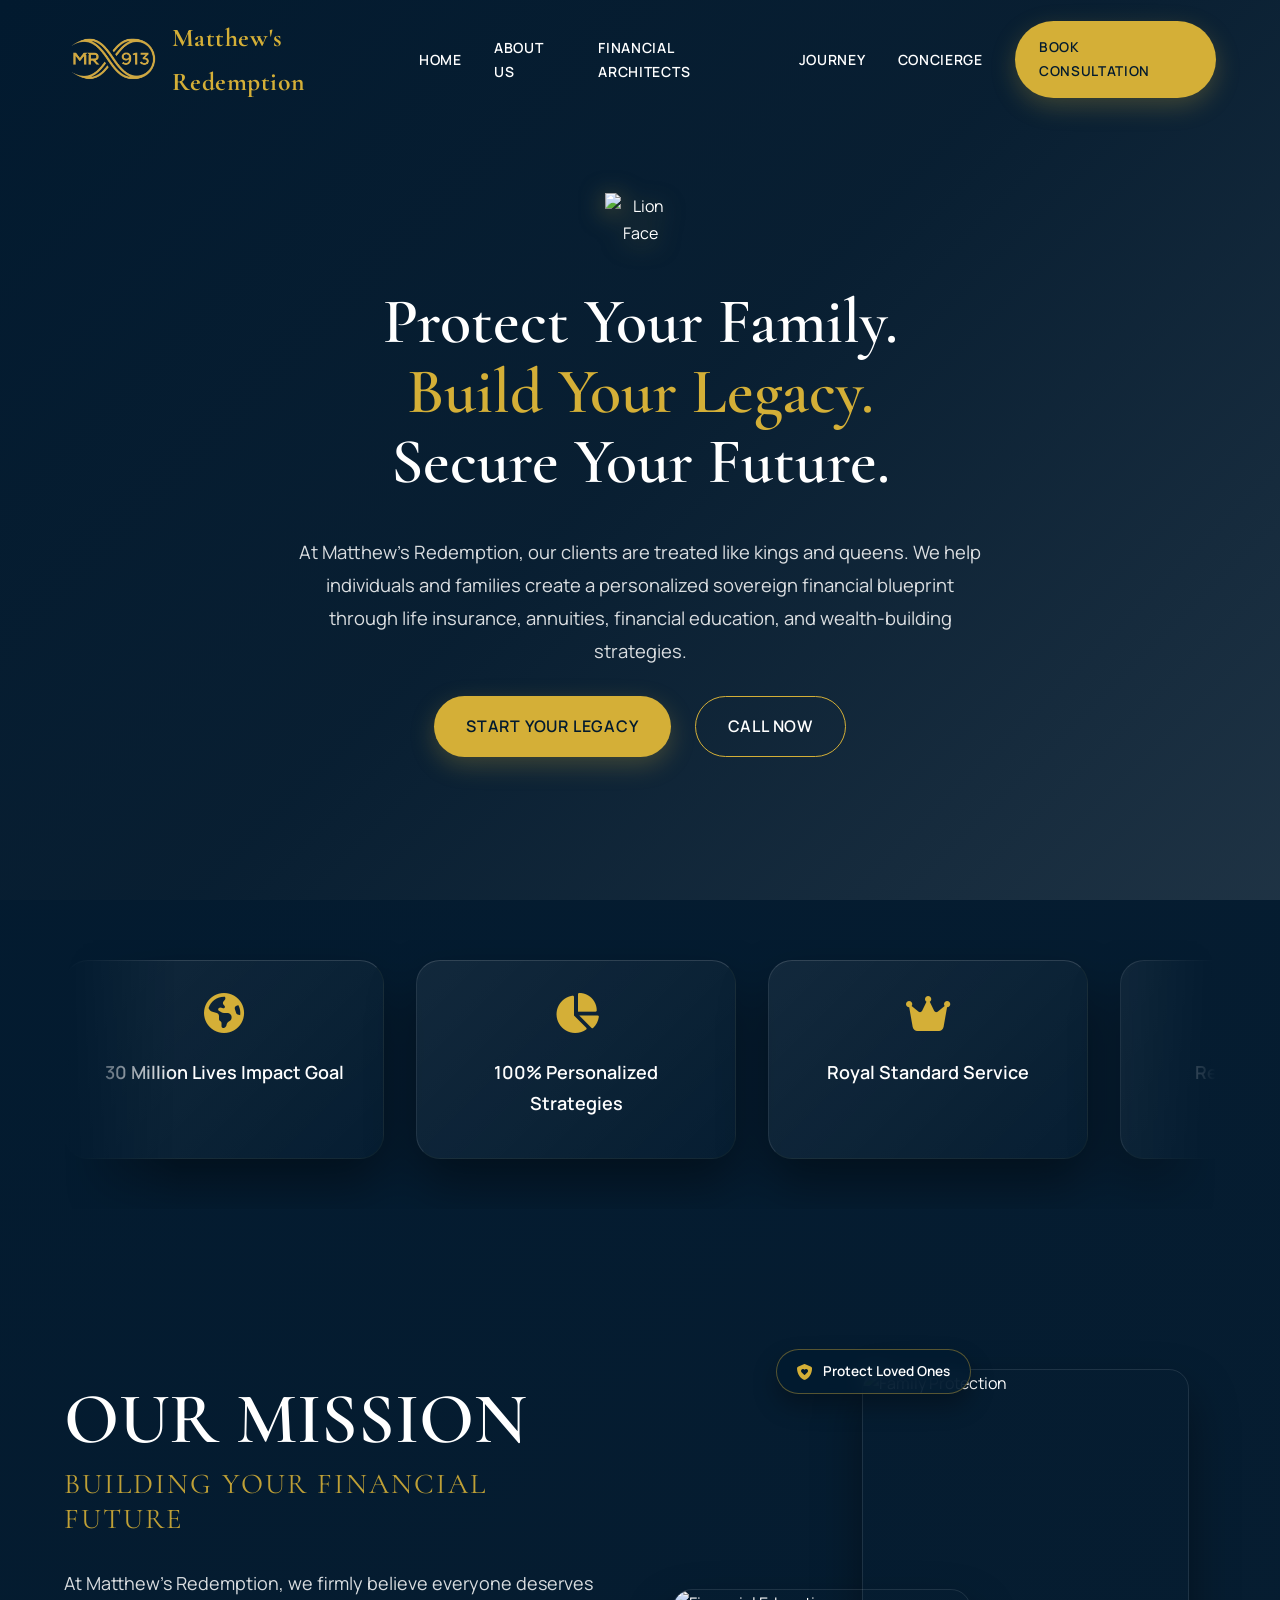
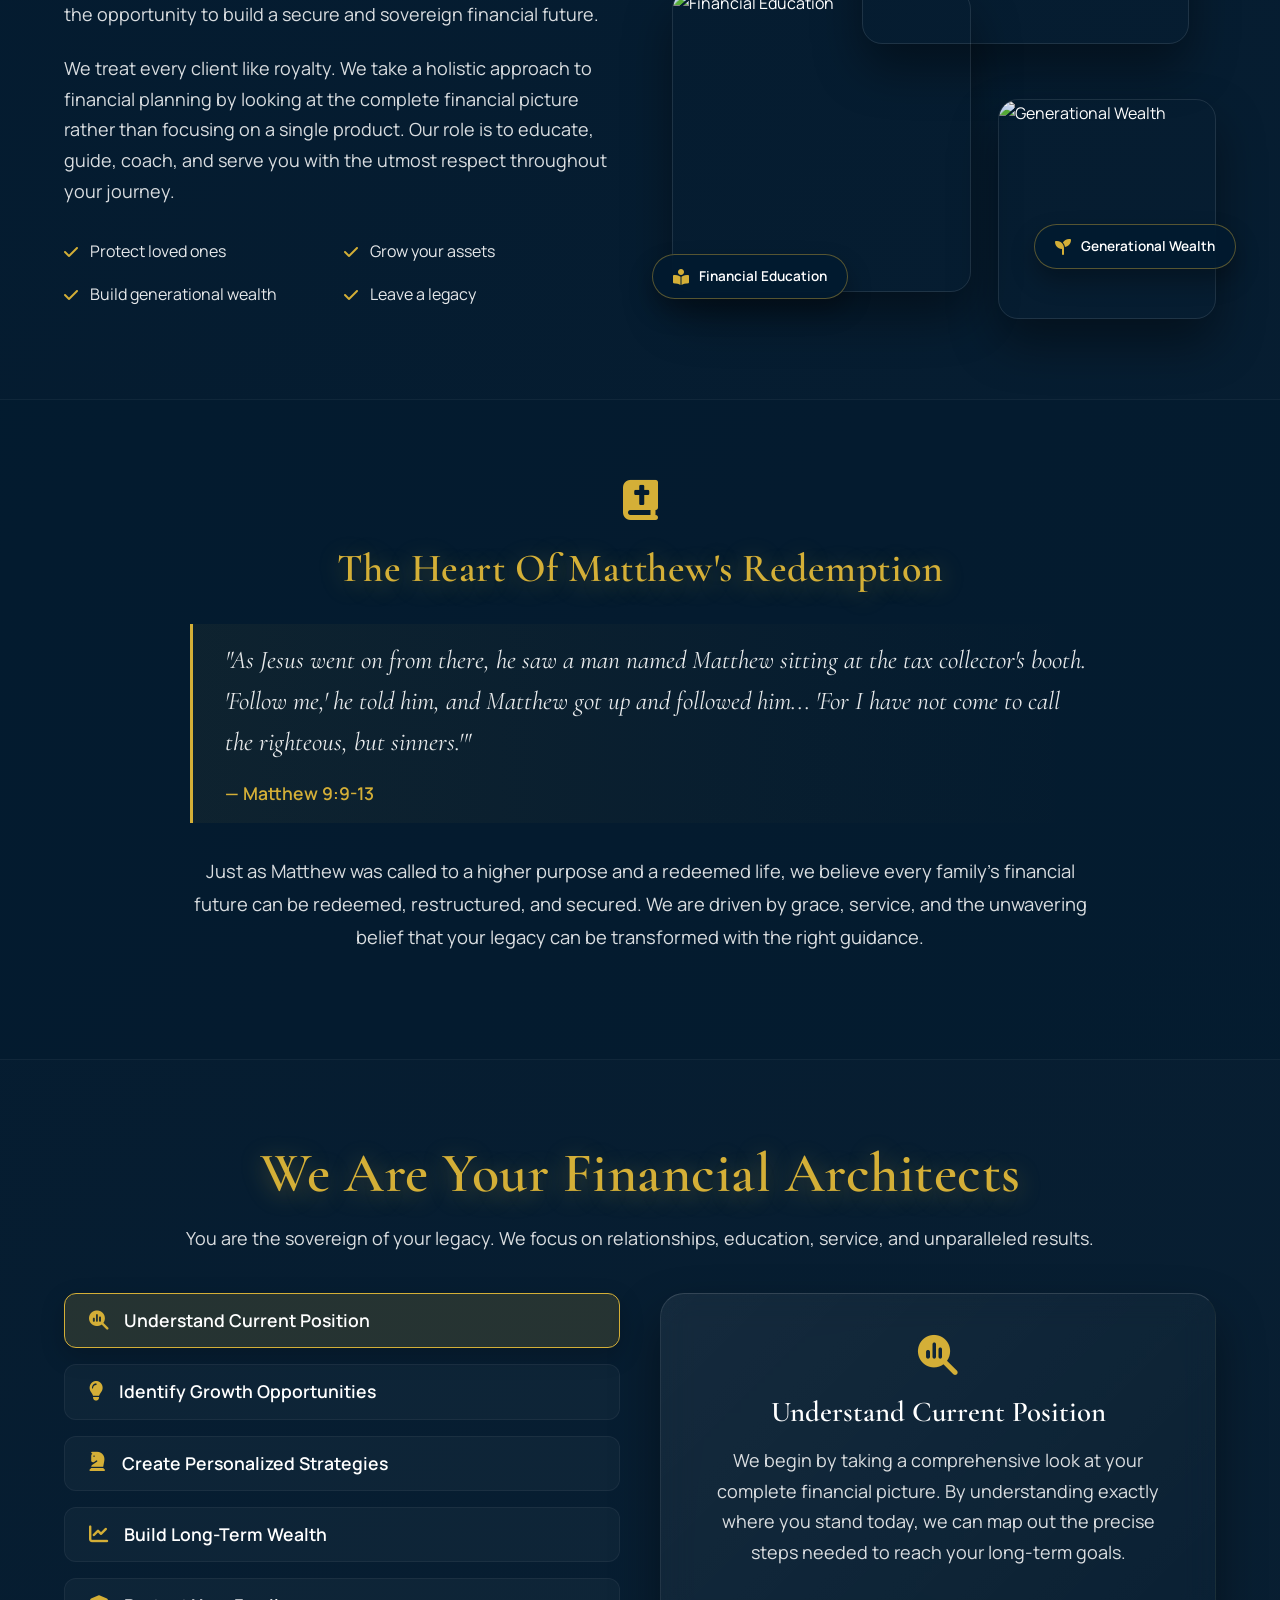
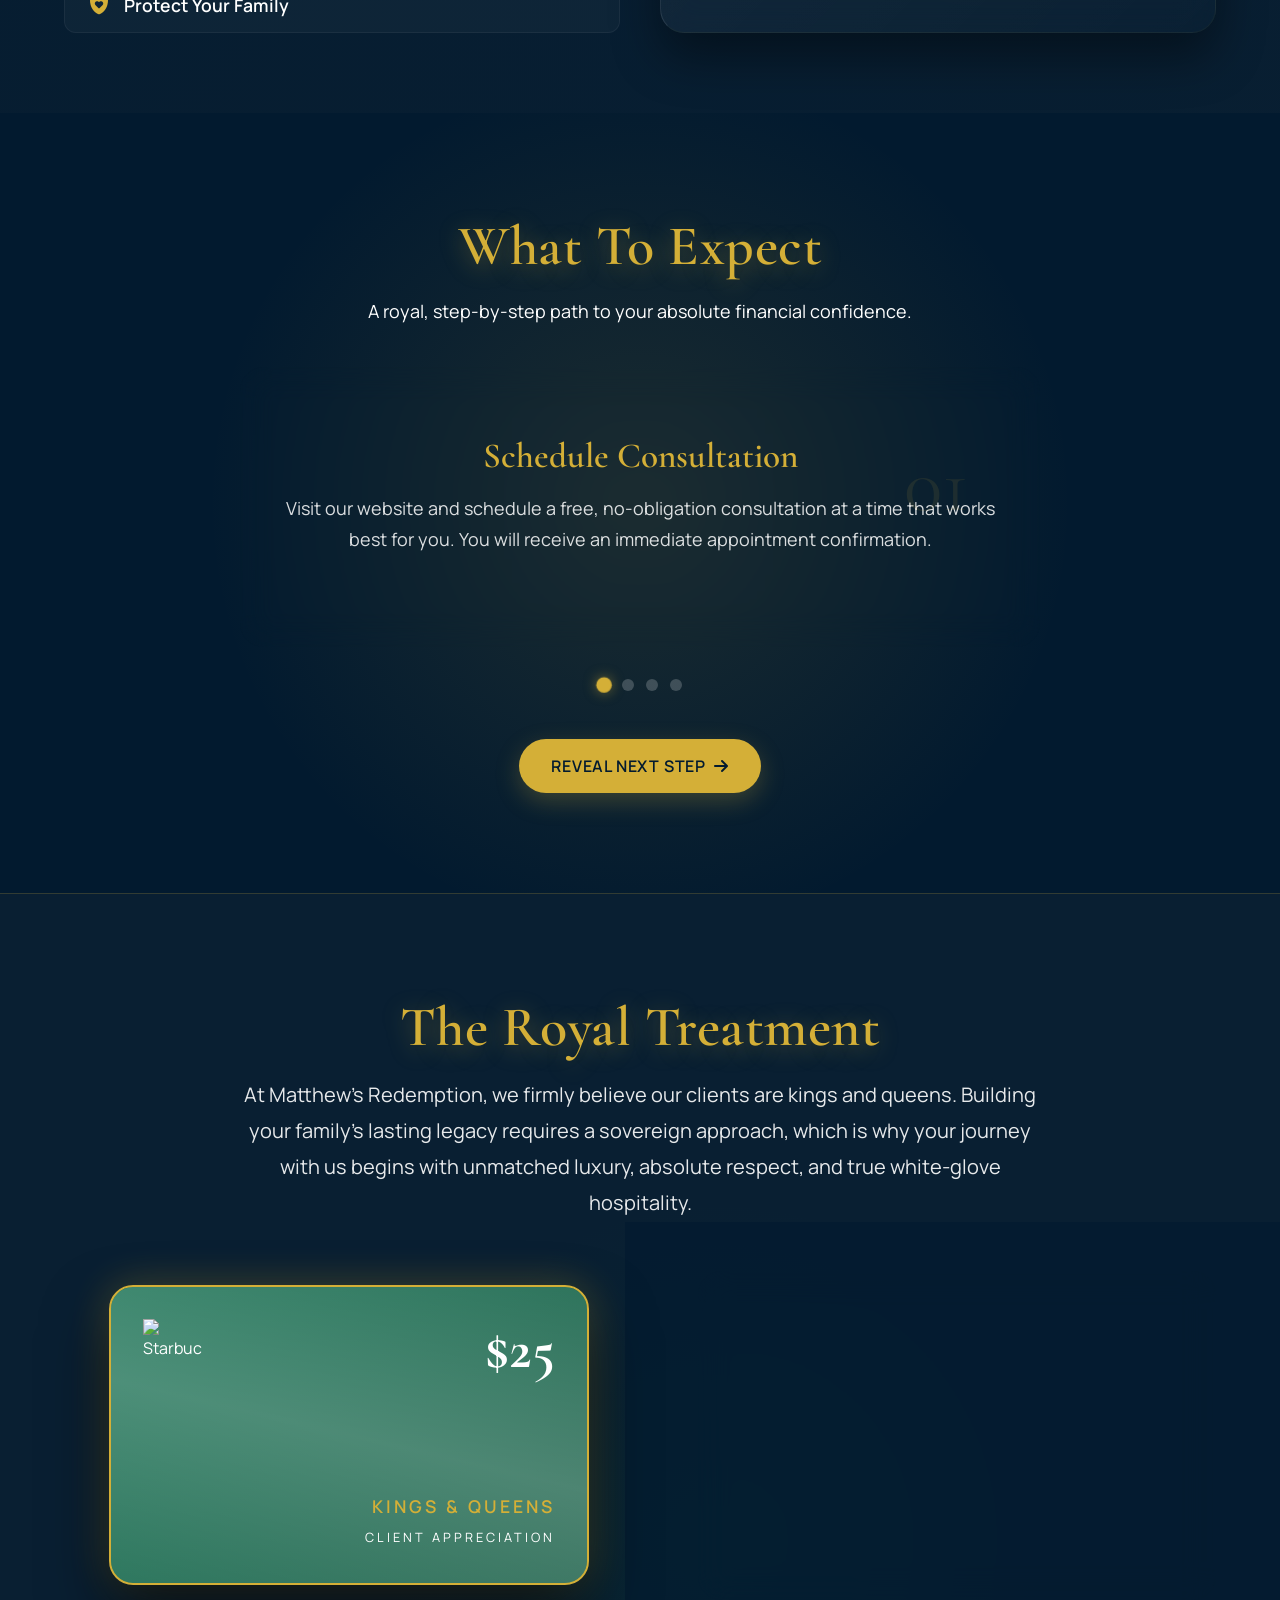
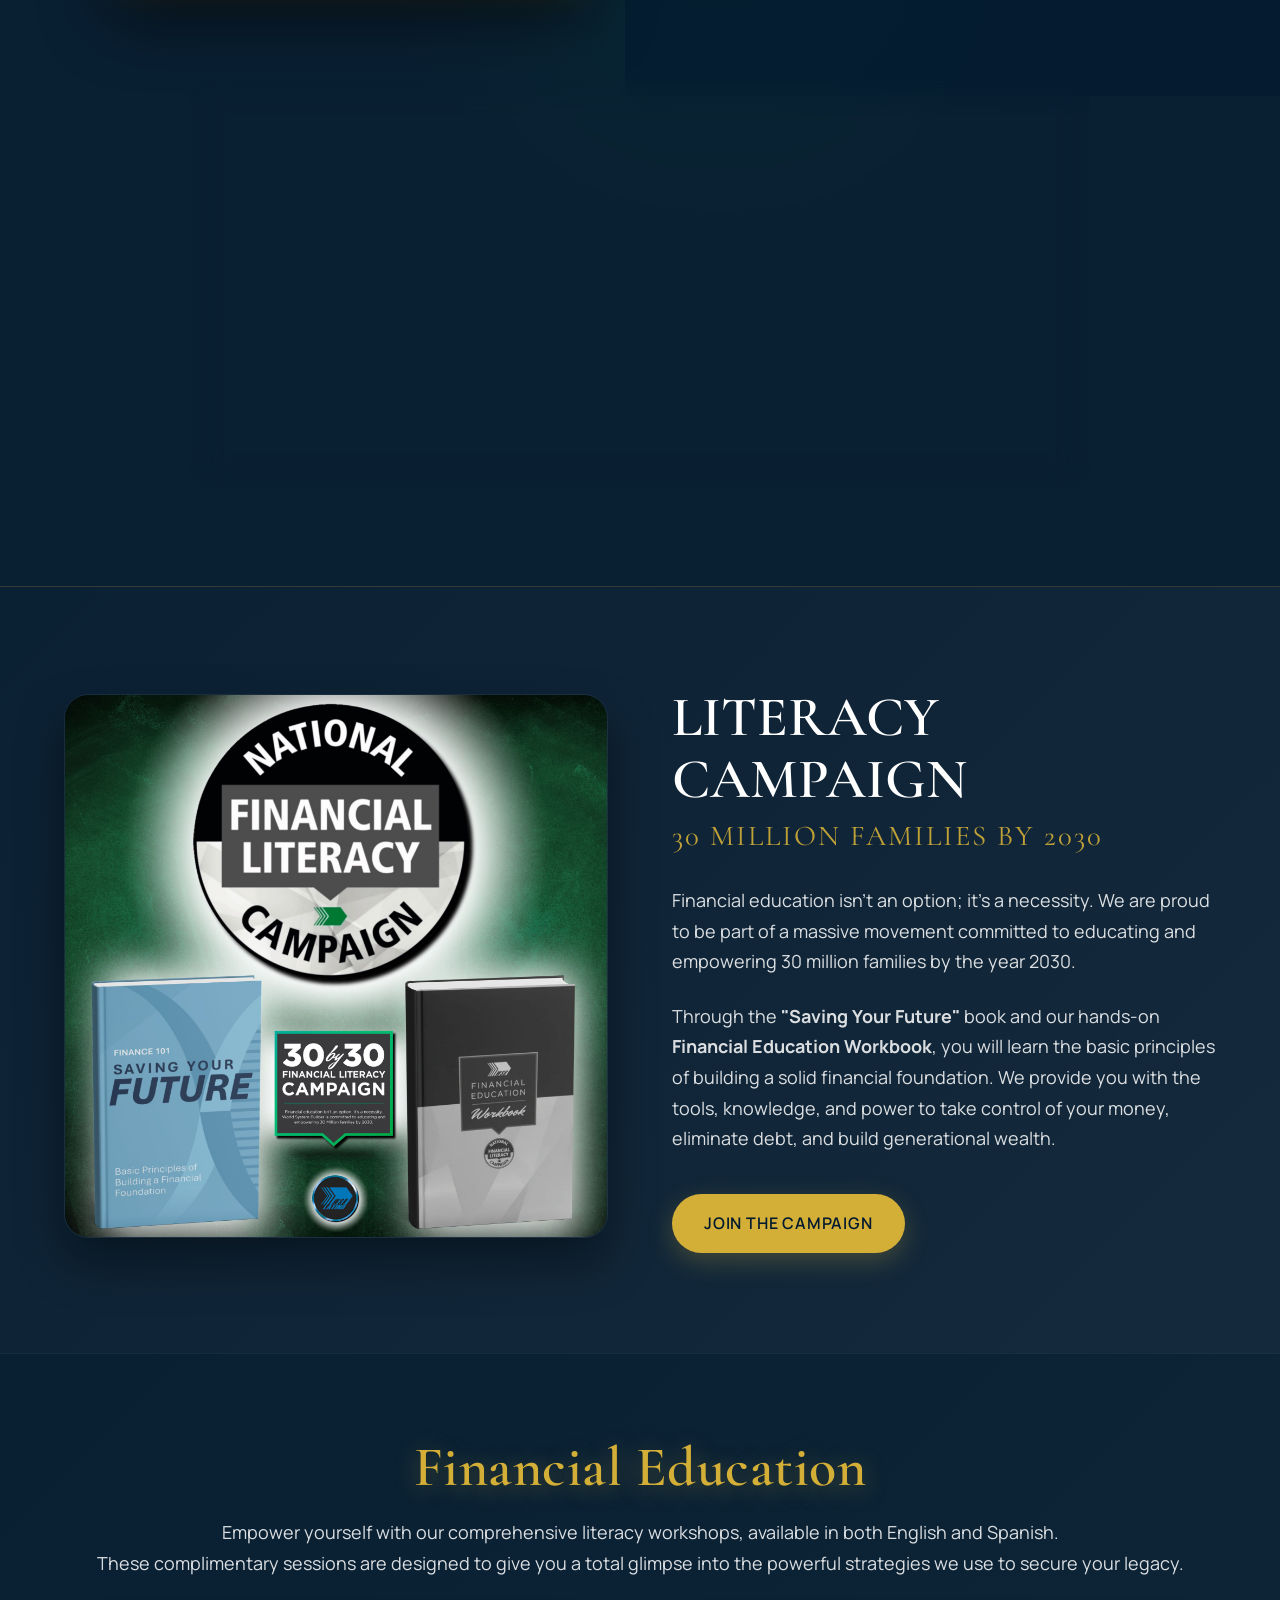
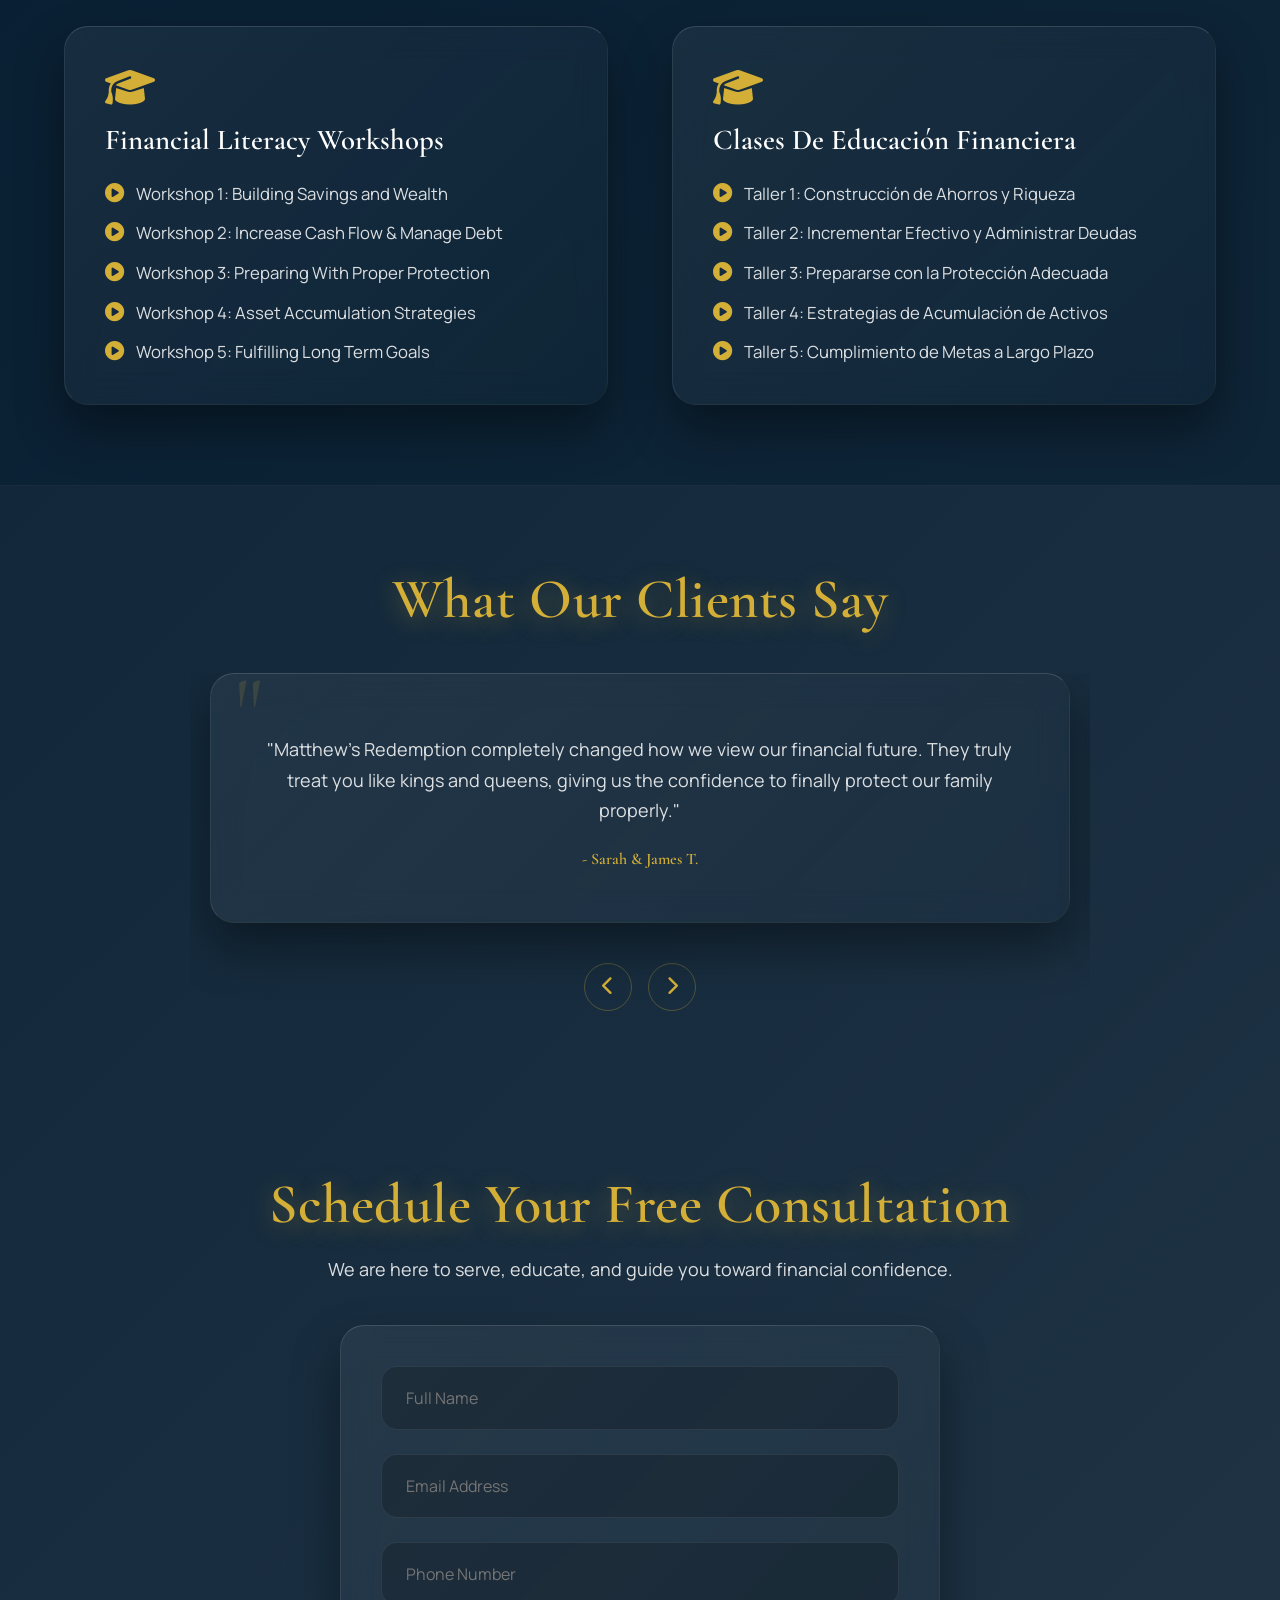
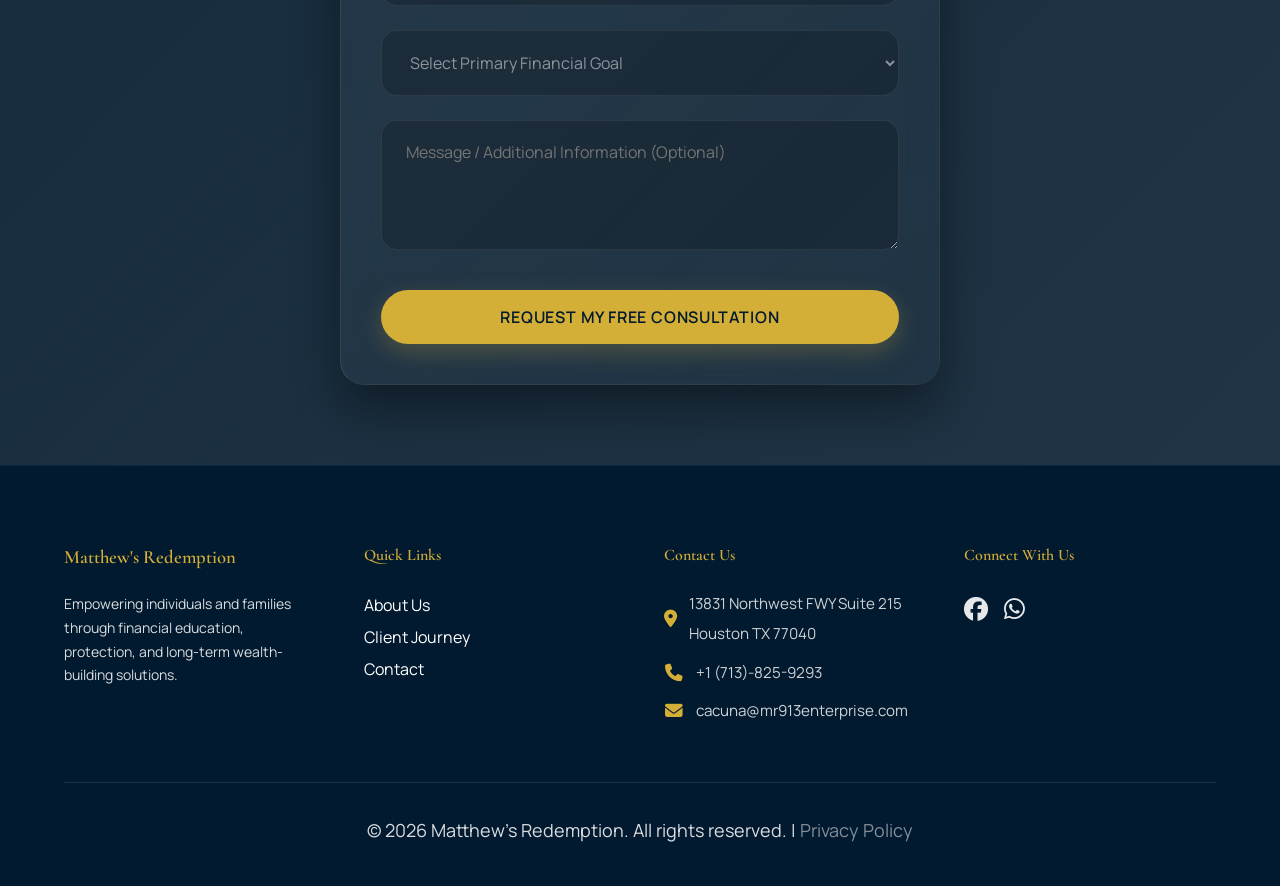
==== commit 030dc6d0: "Update index.html" ====
--- a/index.html
+++ b/index.html
@@ -433,7 +433,7 @@
                     <h4 class="gold-text">Contact Us</h4>
                     <ul class="footer-contact-list">
                         <li><i class="fa-solid fa-location-dot"></i> <span>13831 Northwest FWY Suite 215 Houston TX 77040</span></li>
-                        <li><i class="fa-solid fa-phone"></i> <span>+1 (832) 417-6723</span></li>
+                        <li><i class="fa-solid fa-phone"></i> <span>+1 (713)-825-9293 </span></li>
                         <li><i class="fa-solid fa-envelope"></i> <span>cacuna@mr913enterprise.com</span></li>
                     </ul>
                 </div>
